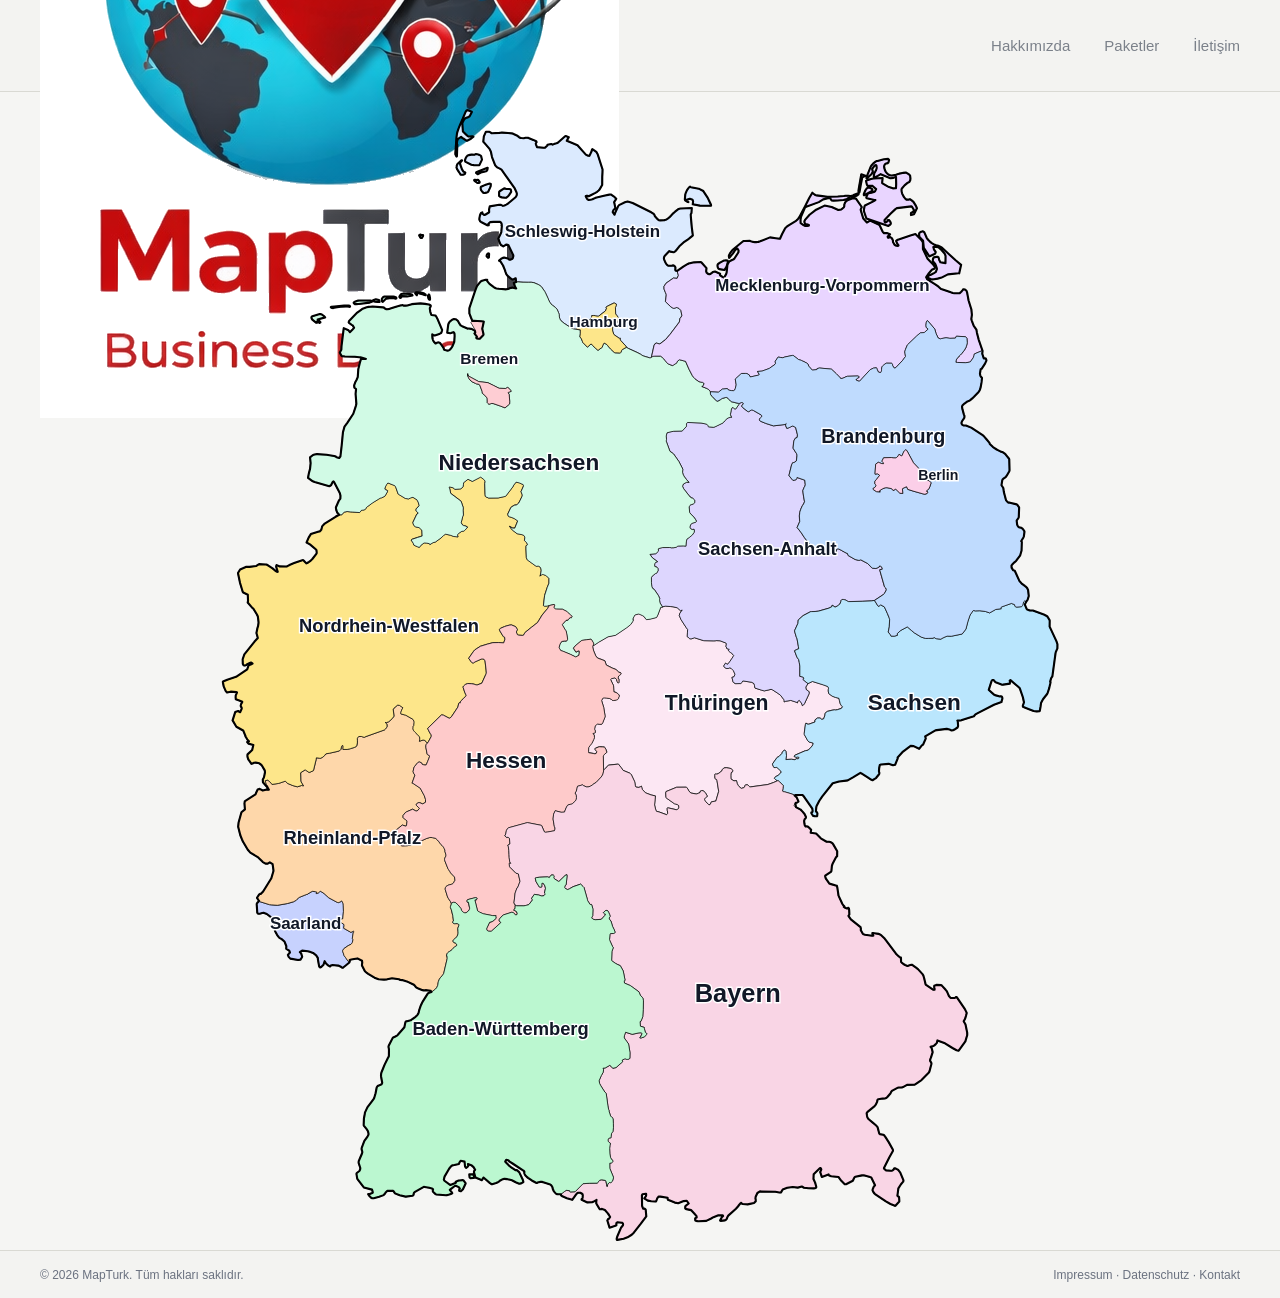
==== index.html @ 2ae25740 "index.html" ====
<!DOCTYPE html>
<html lang="tr">
<head>
<meta charset="UTF-8" />
<meta name="viewport" content="width=device-width, initial-scale=1.0" />
<title>MapTurk – Almanya Eyalet Haritası</title>
<style>
  :root {
    --bg: #f5f5f3;
    --line: #d9d9d3;
    --text: #374151;
    --muted: #6b7280;
  }
  * { box-sizing: border-box; }
  body { margin:0; font-family: Arial, Helvetica, sans-serif; background: var(--bg); color: var(--text); }
  .page { min-height: 100vh; display:flex; flex-direction:column; }
  .topbar { height: 92px; background:#f3f3f1; border-bottom:1px solid var(--line); display:flex; align-items:center; justify-content:center; padding:0 28px; }
  .topbar-inner { width:min(1200px, 100%); display:flex; align-items:center; justify-content:space-between; gap:24px; }
  .brand { display:flex; align-items:center; gap:14px; }
  .logo-box { width:48px; height:48px; border:2px dashed #94a3b8; border-radius:50%; display:grid; place-items:center; color:#94a3b8; font-size:11px; background:#fff; }
  .brand-text { line-height:1.05; }
  .brand-title { font-size:22px; font-weight:700; letter-spacing:0.02em; }
  .brand-sub { font-size:11px; color:var(--muted); margin-top:4px; }
  .nav { display:flex; align-items:center; gap:34px; flex-wrap:wrap; justify-content:flex-end; }
  .nav a { text-decoration:none; color:#7b818a; font-size:15px; }
  .nav a:hover { color:#111827; }
  .content { flex:1; display:flex; align-items:center; justify-content:center; padding:18px 28px 10px; }
  .map-wrap { width:min(1200px, 100%); height:100%; display:flex; align-items:flex-start; justify-content:center; }
  .map-card { width:100%; max-width:1040px; aspect-ratio: 0.92; display:flex; align-items:center; justify-content:center; }
  svg { width:100%; height:100%; overflow:visible; }
  .state { cursor:pointer; transform-box: fill-box; transform-origin: center; transition: transform .18s ease, filter .18s ease, stroke-width .18s ease, opacity .18s ease; }
  .state:hover { transform: translateY(-3px) scale(1.015); filter: drop-shadow(0 7px 10px rgba(15,23,42,.18)); stroke-width: 0.9 !important; }
  #Schleswig-Holstein { fill:#dbeafe !important; }
  #Hamburg { fill:#fde68a !important; }
  #Bremen { fill:#fecdd3 !important; }
  #Niedersachsen { fill:#d1fae5 !important; }
  #Mecklenburg-Vorpommern { fill:#e9d5ff !important; }
  #Brandenburg { fill:#bfdbfe !important; }
  #Berlin { fill:#fbcfe8 !important; }
  #Nordrhein-Westfalen { fill:#fde68a !important; }
  #Hessen { fill:#fecaca !important; }
  #Rheinland-Pfalz { fill:#fed7aa !important; }
  #Saarland { fill:#c7d2fe !important; }
  #Sachsen-Anhalt { fill:#ddd6fe !important; }
  #Thüringen { fill:#fce7f3 !important; }
  #Sachsen { fill:#bae6fd !important; }
  #Baden__x26__Württemberg { fill:#bbf7d0 !important; }
  #Bayern { fill:#f9d5e5 !important; }
  .footer { height:48px; border-top:1px solid var(--line); background:#f3f3f1; display:flex; align-items:center; justify-content:center; padding:0 24px; }
  .footer-inner { width:min(1200px, 100%); display:flex; align-items:center; justify-content:space-between; gap:16px; font-size:12px; color:#6b7280; }
  @media (max-width: 900px) {
    .topbar { height:auto; padding:16px 18px; }
    .topbar-inner { flex-direction:column; align-items:flex-start; }
    .nav { gap:16px; }
    .content { padding:10px 14px 8px; }
    .footer { height:auto; padding:10px 14px; }
    .footer-inner { flex-direction:column; align-items:flex-start; }
    .brand {
  display: flex;
  align-items: center;
}

.brand-logo {
  height: 20px;
  width: 20px;
  display: block;
}
  }
</style>
</head>
  <script>
  document.addEventListener("DOMContentLoaded", function () {
    const statePages = {
      "Baden__x26__Württemberg": "baden-wurttemberg.html",
      "Bayern": "bayern.html",
      "Berlin": "berlin.html",
      "Brandenburg": "brandenburg.html",
      "Bremen": "bremen.html",
      "Hamburg": "hamburg.html",
      "Hessen": "hessen.html",
      "Mecklenburg-Vorpommern": "mecklenburg.html",
      "Niedersachsen": "niedersachsen.html",
      "Nordrhein-Westfalen": "nordrhein-westfalen.html",
      "Rheinland-Pfalz": "rheinland-pfalz.html",
      "Saarland": "saarland.html",
      "Sachsen": "sachsen.html",
      "Sachsen-Anhalt": "sachsen-anhalt.html",
      "Schleswig-Holstein": "schleswig-holstein.html",
      "Thüringen": "thueringen.html"
    };

    Object.keys(statePages).forEach(function (stateId) {
      const el = document.getElementById(stateId);
      if (el) {
        el.addEventListener("click", function () {
          window.location.href = statePages[stateId];
        });
      }
    });
  });
</script>
  <script>
document.addEventListener("DOMContentLoaded", function () {
  const statePages = {
    "Baden__x26__Württemberg": "baden-wurttemberg.html",
    "Bayern": "bayern.html",
    "Berlin": "berlin.html",
    "Brandenburg": "brandenburg.html",
    "Bremen": "bremen.html",
    "Hamburg": "hamburg.html",
    "Hessen": "hessen.html",
    "Mecklenburg-Vorpommern": "mecklenburg.html",
    "Niedersachsen": "niedersachsen.html",
    "Nordrhein-Westfalen": "nordrhein-westfalen.html",
    "Rheinland-Pfalz": "rheinland-pfalz.html",
    "Saarland": "saarland.html",
    "Sachsen": "sachsen.html",
    "Sachsen-Anhalt": "sachsen-anhalt.html",
    "Schleswig-Holstein": "schleswig-holstein.html",
    "Thüringen": "thueringen.html"
  };

  Object.keys(statePages).forEach(function (stateId) {
    const el = document.getElementById(stateId);
    if (el) {
      el.addEventListener("click", function () {
        window.location.href = statePages[stateId];
      });
    }
  });
});
</script>
<body>
<div class="page">
  <header class="topbar">
    <div class="topbar-inner">
     <div class="brand">
  <a href="index.html" class="brand-logo-link">
    <img src="mapturk-logo.png" alt="MapTurk Logo" class="brand-logo">
  </a>
</div>
      <nav class="nav">
        <a href="#">Hakkımızda</a>
        <a href="#">Paketler</a>
        <a href="#">İletişim</a>
      </nav>
    </div>
  </header>
  <main class="content">
    <div class="map-wrap">
      <div class="map-card">
        <svg xmlns="http://www.w3.org/2000/svg" xmlns:cc="http://web.resource.org/cc/" xmlns:dc="http://purl.org/dc/elements/1.1/" xmlns:inkscape="http://www.inkscape.org/namespaces/inkscape" xmlns:rdf="http://www.w3.org/1999/02/22-rdf-syntax-ns#" xmlns:sodipodi="http://sodipodi.sourceforge.net/DTD/sodipodi-0.dtd" version="1.1" id="Bundesrepublik_Deutschland" width="100%" height="100%" viewBox="0 0 591.504 800.504" overflow="visible" enable-background="new 0 0 591.504 800.504" xml:space="preserve" sodipodi:version="0.32" inkscape:version="0.44.1" sodipodi:docname="Karte_Deutschland.svg" sodipodi:docbase="C:\temp"><metadata id="metadata24"><rdf:RDF><cc:Work rdf:about=""><dc:format>image/svg+xml</dc:format><dc:type rdf:resource="http://purl.org/dc/dcmitype/StillImage" /></cc:Work></rdf:RDF></metadata>
<sodipodi:namedview inkscape:window-height="1146" inkscape:window-width="1600" inkscape:pageshadow="2" inkscape:pageopacity="0.0" guidetolerance="10.0" gridtolerance="10.0" objecttolerance="10.0" borderopacity="1.0" bordercolor="#666666" pagecolor="#ffffff" id="base" inkscape:zoom="0.93940815" inkscape:cx="-47.643609" inkscape:cy="481.74912" inkscape:window-x="-4" inkscape:window-y="-4" inkscape:current-layer="Bundesrepublik_Deutschland" />

<style type="text/css"><![CDATA[
#Bundesrepublik_Deutschland path[id] {
  cursor: pointer;
  transition: transform 0.18s ease, filter 0.18s ease, stroke-width 0.18s ease;
  transform-box: fill-box;
  transform-origin: center;
}
#Bundesrepublik_Deutschland path[id]:hover {
  transform: translateY(-3px) scale(1.015);
  filter: drop-shadow(0 6px 10px rgba(0,0,0,0.22));
  stroke: #1f2937 !important;
  stroke-width: 2.2 !important;
}
]]></style>
<g id="g1923"><path id="Thüringen" class="state" d="M 312.004,351.725 L 313.849,351.324 L 317.239,351.598 L 319.151,351.767 L 322.07,352.455 L 322.5,352.763 L 324.461,354.581 L 325.726,354.041 L 324.06,356.282 L 323.582,357.889 L 324.794,360.775 L 326.884,364.032 L 328.564,366.623 L 329.522,367.85 L 329.376,370.24 L 329.243,372.946 L 330.019,373.413 L 330.879,374.374 L 331.721,374.479 L 332.471,374.406 L 333.629,373.994 L 334.258,373.678 L 340.703,375.718 L 341.162,375.772 L 347.604,375.909 L 349.006,375.879 L 349.709,375.731 L 352.479,375.847 L 356.667,377.453 L 356.899,377.749 L 356.941,378.088 L 356.667,379.959 L 357.217,380.975 L 357.238,381.376 L 359.036,381.98 L 358.513,382.487 L 358.449,382.635 L 358.43,382.781 L 358.92,383.415 L 359.597,384.061 L 359.906,384.165 L 360.302,384.377 L 361.608,385.55 L 362.074,386.059 L 362.115,386.332 L 362.052,386.48 L 361.652,387.168 L 360.949,388.277 L 359.483,390.423 L 358.665,391.574 L 358.145,392.168 L 357.872,392.367 L 357.399,392.548 L 357.347,392.536 L 356.597,391.682 L 356.411,391.693 L 356.188,391.851 L 355.849,392.379 L 355.273,393.384 L 355.169,394.187 L 356.723,395.424 L 358.314,395.466 L 359.251,395.022 L 359.494,395.043 L 360.355,395.401 L 361.926,397.008 L 363.008,399.46 L 363.008,399.735 L 362.475,400.982 L 362.201,401.49 L 360.885,401.732 L 361.715,405.158 L 362.201,405.529 L 363.104,405.952 L 363.158,406.216 L 367.032,406.133 L 367.874,405.424 L 368.129,405.193 L 368.471,404.44 L 368.673,404.261 L 374.969,405.255 L 376.53,406.216 L 376.843,407.434 L 377.031,408.765 L 377.171,409.327 L 381.947,410.848 L 383.753,411.334 L 386.561,410.753 L 388.59,410.214 L 389.425,410.486 L 392.877,412.685 L 395.045,414.241 L 395.299,414.472 L 397.647,417.485 L 397.827,418.015 L 397.848,418.257 L 397.891,419.147 L 398.847,418.722 L 399.19,418.639 L 402.417,418.118 L 402.66,418.097 L 406.275,419.292 L 407.365,419.79 L 407.291,419.069 L 407.539,418.797 L 407.814,418.488 L 408.49,417.938 L 408.596,418.042 L 410.002,419.841 L 410.445,420.677 L 410.71,421.753 L 410.752,421.784 L 411.328,421.383 L 411.57,421.259 L 412.284,420.326 L 415.467,413.455 L 415.53,413.147 L 415.572,412.122 L 415.097,411.498 L 414.715,411.266 L 413.408,410.303 L 413.16,408.622 L 414.767,406.116 L 417.758,404.657 L 417.854,404.636 L 425.546,407.046 L 428.442,408.103 L 428.818,408.347 L 429.008,408.621 L 429.249,409.511 L 429.122,410.164 L 429.051,411.412 L 429.358,413.179 L 431.833,415.039 L 434.213,415.937 L 436.634,416.549 L 436.973,418.197 L 437.559,420.469 L 437.705,420.724 L 438.366,421.822 L 438.631,422.076 L 439.172,422.447 L 438.357,423.684 L 435.561,424.595 L 434.139,424.847 L 433.577,424.711 L 431.683,425.006 L 428.474,425.819 L 428.209,425.967 L 426.755,427.202 L 426.724,428.449 L 425.8,431.072 L 425.599,431.156 L 424.332,431.526 L 424.292,431.463 L 423.736,430.734 L 423.143,430.513 L 421.568,430.513 L 421.272,430.609 L 419.639,431.879 L 419.628,431.95 L 419.649,433.326 L 415.293,434.9 L 413.968,434.753 L 413.396,434.014 L 412.925,434.977 L 412.17,440.42 L 412.085,441.468 L 412.116,441.974 L 412.137,442.26 L 414.627,446.689 L 415.42,447.473 L 418.375,448.266 L 418.152,449.558 L 417.067,450.996 L 416.973,451.1 L 414.932,453.236 L 412.997,453.679 L 412.849,453.658 L 409.206,455.223 L 405.975,456.64 L 405.457,456.861 L 405.246,457.01 L 404.955,457.854 L 406.922,458.435 L 407.272,458.119 L 407.955,458.14 L 408.05,458.181 L 408.282,458.584 L 408.135,459.124 L 408.03,459.208 L 407.819,459.312 L 406.977,459.406 L 406.626,459.269 L 405.47,460.031 L 402.996,459.726 L 399.03,459.925 L 399.489,457.112 L 399.051,454.038 L 398.3,453.246 L 397.924,453.349 L 397.787,453.436 L 396.439,454.671 L 396.384,455.484 L 394.143,457.801 L 393.931,457.884 L 393.206,458.222 L 392.826,458.447 L 389.695,462.843 L 389.573,463.183 L 389.563,463.278 L 390.308,465.074 L 390.615,465.582 L 391.529,465.603 L 392.655,465.465 L 393.485,466.228 L 395.469,468.087 L 395.706,468.582 L 395.748,468.85 L 395.415,469.377 L 393.568,471.109 L 391.939,471.976 L 391.328,472.473 L 390.884,473.171 L 391.022,473.37 L 391.508,473.856 L 393.078,474.957 L 390.413,476.151 L 386.307,477.609 L 373.825,479.324 L 373.612,479.324 L 373.317,479.155 L 372.753,478.626 L 372.33,478.14 L 372.045,477.929 L 371.656,477.741 L 370.34,478.024 L 370.182,478.119 L 370.025,478.374 L 369.865,479.145 L 369.845,479.357 L 369.406,479.77 L 367.519,480.362 L 366.931,480.067 L 365.256,478.194 L 364.595,477.009 L 364.046,474.821 L 362.29,475.034 L 360.308,473.859 L 360.203,473.68 L 360.117,473.12 L 360.083,471.014 L 360.225,469.439 L 360.669,468.785 L 361.112,468.796 L 361.186,468.691 L 361.456,468.015 L 361.456,467.868 L 360.891,467.043 L 360.564,466.566 L 360.299,466.345 L 356.823,465.677 L 355.249,465.887 L 355.079,465.951 L 353.995,467.103 L 353.773,467.854 L 351.574,469.63 L 350.057,470.328 L 349.961,470.17 L 349.506,470.032 L 349.077,470.17 L 348.855,470.422 L 348.709,471.046 L 348.709,471.247 L 348.823,473.382 L 349.515,473.859 L 349.959,474.018 L 350.256,474.853 L 351.455,482.414 L 351.455,482.477 L 349.449,489.35 L 346.338,489.866 L 345.4,491.75 L 345.304,491.888 L 344.485,491.917 L 342.275,489.781 L 341.579,488.766 L 341.548,488.661 L 341.45,488.176 L 341.557,487.595 L 341.979,487.118 L 342.307,486.833 L 342.862,486.421 L 343.285,486.282 L 343.328,485.67 L 341.971,483.302 L 340.348,481.938 L 339.453,481.928 L 338.709,482.095 L 338.582,482.202 L 338.199,483.354 L 337.032,483.85 L 335.673,484.315 L 335.272,484.262 L 331.687,483.627 L 330.339,482.157 L 329.202,480.128 L 328.653,479.566 L 328.464,479.524 L 328.304,479.524 L 321.664,479.566 L 314.156,482.632 L 313.944,483.571 L 314.125,486.628 L 314.211,486.999 L 314.578,487.307 L 320.082,491.195 L 320.253,491.251 L 320.876,491.398 L 322.158,491.819 L 322.746,492.129 L 323.159,492.655 L 323.213,494.03 L 322.989,494.645 L 322.852,494.812 L 322.168,495.277 L 321.472,495.459 L 321.187,495.417 L 318.359,494.77 L 315.936,494.211 L 315.355,494.095 L 315.064,494.319 L 314.991,494.53 L 315.033,496.23 L 315.177,496.295 L 315.315,498.05 L 314.866,498.81 L 314.678,498.896 L 314.402,498.94 L 309.174,497.023 L 307.339,496.571 L 307.148,496.127 L 306.731,494.964 L 306.064,492.087 L 306.404,488.516 L 306.668,485.703 L 303.624,485.006 L 299.627,483.506 L 297.343,481.01 L 297.035,479.825 L 296.781,478.81 L 295.898,479.253 L 294.973,479.676 L 293.117,479.476 L 292.948,479.455 L 292.415,478.703 L 292.394,478.121 L 292.003,475.712 L 289.571,470.553 L 289.067,470.024 L 288.519,469.58 L 283.844,467.627 L 282.389,465.658 L 280.549,463.25 L 280.01,463.194 L 273.37,463.903 L 271.557,465.912 L 270.569,466.895 L 270.199,467.074 L 269.92,467.161 L 269.718,457.455 L 269.888,457.086 L 270.284,456.449 L 270.497,456.218 L 272.3,454.707 L 271.56,452.645 L 270.783,451.291 L 270.487,451.049 L 269.215,450.922 L 267.057,450.795 L 266.576,450.922 L 264.145,451.872 L 263.902,452.188 L 263.944,452.802 L 265.176,454.334 L 264.636,455.571 L 263.711,455.76 L 262.626,455.578 L 259.354,454.998 L 259.291,454.066 L 259.363,451.415 L 259.666,450.972 L 260.344,449.999 L 261.733,448.283 L 262.987,445.609 L 263.459,444.372 L 263.459,444.045 L 263.29,442.573 L 262.363,441.444 L 263.713,441.019 L 263.977,440.924 L 264.104,440.778 L 264.093,440.313 L 263.999,439.339 L 263.616,438.628 L 263.606,438.068 L 263.964,436.271 L 264.102,435.922 L 265.198,435.032 L 265.657,434.706 L 267.279,434.917 L 268.66,434.876 L 269.375,433.722 L 270.998,429.62 L 270.977,428.826 L 270.009,422.918 L 268.544,418.105 L 269.152,416.837 L 269.299,416.54 L 269.446,416.444 L 269.711,416.306 L 270.573,416.201 L 272.006,416.348 L 274.301,416.665 L 275.585,417.364 L 275.881,417.721 L 276.171,417.944 L 276.636,418.081 L 277.049,418.027 L 278.763,417.795 L 279.004,417.616 L 279.185,417.659 L 279.7,417.459 L 279.973,417.3 L 280.523,416.646 L 280.376,416.465 L 280.964,415.302 L 281.134,414.805 L 280.609,413.864 L 280.102,413.337 L 279.901,413.125 L 279.006,412.521 L 277.21,411.868 L 276.998,407.555 L 276.386,406.327 L 275.037,403.464 L 274.931,403.197 L 275.387,402.628 L 277.997,401.992 L 279.05,403.07 L 279.409,404.392 L 279.688,404.835 L 279.677,404.879 L 280.048,405.574 L 280.617,405.574 L 280.803,405.353 L 280.845,404.569 L 280.803,402.783 L 280.597,402.814 L 280.239,402.287 L 280.207,402.022 L 280.63,400.689 L 280.964,400.383 L 281.333,400.202 L 281.947,399.759 L 282.268,398.965 L 281.989,398.353 L 280.746,398.057 L 279.43,396.767 L 278.848,396.291 L 278.031,395.794 L 276.377,395.231 L 271.818,392.918 L 270.903,390.021 L 269.015,389.217 L 265.601,388 L 264.389,386.467 L 262.951,383.02 L 262.37,380.854 L 262.223,379.849 L 262.422,378.94 L 262.623,379.078 L 262.835,379.015 L 263.327,378.824 L 266.402,376.753 L 273.064,372.884 L 278.382,371.806 L 286.402,366.369 L 288.995,364.299 L 289.138,364.182 L 290.645,361.931 L 290.792,361.603 L 291.024,360.789 L 290.981,360.693 L 290.547,360.493 L 291.456,358.557 L 292.147,357.395 L 294.516,356.772 L 294.707,356.751 L 295.547,357.024 L 297.086,357.679 L 297.503,357.868 L 298.242,358.334 L 298.629,358.589 L 299.839,360.386 L 300.421,360.692 L 302.854,360.386 L 307.421,359.223 L 308.347,357.457 L 310.429,351.927 L 310.704,351.97 L 311.859,351.811 L 312.004,351.725 z " style="fill:#e7e7e7;stroke:#000000;stroke-width:0.5;stroke-linejoin:round" /><path id="Schleswig-Holstein" class="state" d="M 321.984,114.018 L 322.887,117.02 L 321.942,119.156 L 319.319,118.967 L 314.097,122.635 L 312.678,124.909 L 312.699,126.717 L 313.687,129.191 L 313.889,129.572 L 314.22,130.471 L 314.284,130.978 L 314.103,132.479 L 313.685,135.598 L 317.493,139.298 L 319.019,140.229 L 319.243,140.325 L 320.495,140.262 L 320.897,140.146 L 320.928,139.966 L 321.144,139.839 L 321.315,139.797 L 322.441,140.028 L 323.339,140.463 L 324.659,141.911 L 325.37,145.695 L 323.968,147.641 L 323.567,150.072 L 317.01,158.763 L 314.864,161.29 L 313.864,162.389 L 313.557,162.706 L 309.723,165.613 L 308.344,165.317 L 307.696,165.043 L 307.186,165.012 L 306.187,165.593 L 305.58,166.872 L 303.8,174.971 L 303.853,175.013 L 303.768,175.066 L 303.333,175.321 L 303.011,175.469 L 302.527,175.425 L 298.39,174.21 L 297.81,173.978 L 296.894,173.439 L 296.075,172.857 L 293.655,171.61 L 287.759,168.914 L 286.156,168.037 L 285.617,167.001 L 281.886,162.993 L 281.642,162.2 L 281.78,161.577 L 281.303,161.64 L 280.923,161.555 L 277.429,159.114 L 277.216,158.913 L 276.366,156.491 L 276.302,154.408 L 276.599,153.224 L 277.249,152.589 L 279.306,150.929 L 280.558,148.265 L 280.6,148.161 L 280.829,147.495 L 279.232,145.328 L 278.481,144.438 L 278.338,139.765 L 278.945,138.349 L 279.072,137.492 L 277.788,136.763 L 277.587,136.68 L 277.302,136.637 L 273.019,138.709 L 271.587,139.649 L 272.084,140.272 L 271.28,142.217 L 266.399,145.99 L 265.649,145.99 L 265.145,145.937 L 264.184,145.726 L 263.935,145.525 L 262.694,145.495 L 261.567,145.558 L 261.494,146.319 L 261.505,146.646 L 261.178,147.209 L 260.807,147.769 L 257.281,152.189 L 256.526,152.558 L 255.997,152.326 L 254.945,151.354 L 253.244,149.282 L 253.117,148.615 L 253.211,148.097 L 252.82,148.118 L 252.588,148.434 L 251.863,150.528 L 251.608,151.427 L 251.185,152.98 L 250.737,155.254 L 249.059,155.073 L 247.411,154.522 L 242.052,151.023 L 239.787,149.206 L 239.352,148.594 L 238.947,147.715 L 238.596,146.467 L 238.512,144.86 L 238.408,144.395 L 237.99,143.372 L 237.208,141.489 L 236.864,140.896 L 235.882,139.796 L 233.544,138.062 L 232.683,137.27 L 232.096,136.446 L 231.356,135.167 L 230.589,133.316 L 228.766,129.393 L 228.243,128.43 L 225.886,125.027 L 224.083,123.726 L 220.535,122.193 L 218.641,121.939 L 216.57,121.971 L 212.936,121.918 L 209.745,121.706 L 208.734,121.736 L 207.893,121.884 L 207.628,119.273 L 207.459,119.315 L 205.979,120.056 L 205.663,120.172 L 205.198,120.161 L 204.833,120.012 L 203.786,119.157 L 201.883,117.602 L 200.948,116.28 L 200.302,114.568 L 199.979,113.468 L 198.642,110.265 L 196.559,106.955 L 196.189,107.008 L 195.873,106.955 L 195.82,106.742 L 197.326,105.496 L 198.505,104.841 L 199.464,104.64 L 201.959,105.232 L 202.435,105.559 L 202.874,106.045 L 203.526,106.142 L 204.369,105.919 L 204.877,105.708 L 205.125,105.517 L 205.379,105.232 L 205.601,104.851 L 205.749,104.281 L 205.919,103.614 L 205.93,103.361 L 205.897,103.054 L 205.793,102.695 L 202.567,96.034 L 202.329,95.738 L 201.641,95.527 L 201.382,95.474 L 200.43,95.663 L 200.034,95.917 L 198.781,96.74 L 198.261,96.414 L 197.177,95.717 L 197.03,95.537 L 196.497,94.52 L 195.472,91.729 L 195.371,91.253 L 195.392,91.083 L 195.63,90.479 L 196.692,88.238 L 197.338,86.875 L 197.434,86.452 L 197.742,82.963 L 197.794,82.244 L 197.794,82.044 L 197.563,81.99 L 197.744,81.843 L 197.744,81.547 L 197.681,80.965 L 197.554,80.542 L 197.28,80.023 L 196.91,79.547 L 196.74,79.42 L 196.439,79.335 L 192.638,79.325 L 191.881,79.378 L 189.449,79.558 L 188.434,80.552 L 187.804,81.302 L 187.857,81.365 L 188.343,81.481 L 188.486,81.493 L 188.571,81.429 L 188.602,81.451 L 188.55,81.566 L 188.434,81.693 L 188.28,81.756 L 187.921,81.799 L 187.521,81.746 L 183.081,79.409 L 182.519,79.028 L 181.975,77.992 L 181.869,77.464 L 181.924,76.725 L 182.176,75.287 L 182.399,74.481 L 182.744,73.604 L 182.944,73.224 L 183.049,73.107 L 183.964,72.631 L 184.027,73.54 L 185.257,74.417 L 185.819,74.364 L 185.988,74.301 L 188.595,72.715 L 188.722,72.611 L 188.805,72.399 L 188.805,71.491 L 188.784,71.31 L 188.721,70.76 L 189.259,68.349 L 195.889,67.198 L 197.184,67.336 L 198.564,67.991 L 199.659,67.694 L 200.914,67.125 L 202.007,66.554 L 207.48,61.933 L 207.617,61.787 L 208.263,60.719 L 208.433,59.619 L 208.412,59.269 L 208.201,58.488 L 206.936,55.675 L 200.523,46.562 L 197.547,42.333 L 196.367,41.624 L 194.554,40.769 L 193.375,39.606 L 193.03,39.172 L 190.825,33.442 L 190.05,29.659 L 189.178,27.84 L 189.062,27.682 L 186.809,25.017 L 184.695,22.661 L 184.664,22.46 L 185.051,18.844 L 186.535,15.482 L 188.364,15.515 L 189.052,15.599 L 189.464,15.788 L 190.664,16.612 L 196.103,16.328 L 196.806,16.212 L 197.567,16.127 L 198.1,16.159 L 202.176,16.432 L 204.884,16.664 L 205.448,16.833 L 205.703,16.938 L 208.806,18.376 L 209.689,19.011 L 209.653,19.222 L 210.092,19.487 L 210.79,19.889 L 211.673,19.984 L 213.32,20.1 L 214.628,19.75 L 215.984,19.761 L 216.386,19.836 L 217.11,20.078 L 220.06,21.306 L 222.144,22.268 L 222.417,22.902 L 222.048,23.38 L 221.837,23.771 L 221.868,24.194 L 222.014,24.638 L 222.692,26.414 L 227.396,26.879 L 228.407,26.783 L 229.868,25.493 L 230.047,25.312 L 230.121,24.678 L 232.73,24.17 L 233.827,24.646 L 235.185,24.097 L 236.522,23.726 L 237.446,23.292 L 242.587,18.715 L 243.058,18.619 L 245.214,19.39 L 244.807,20.045 L 243.777,21.938 L 248.059,23.694 L 251.374,25.048 L 257.277,31.731 L 258.289,32.27 L 259.186,32.523 L 259.701,32.577 L 259.796,32.577 L 259.9,32.461 L 261.513,28.982 L 261.427,28.771 L 261.607,28.274 L 261.784,27.967 L 261.888,27.883 L 262.945,28.538 L 264.679,29.712 L 265.751,31.678 L 269.13,42.273 L 269.067,44.439 L 268.898,47.474 L 268.874,52.856 L 268.83,53.299 L 267.154,56.176 L 266.965,56.439 L 266.335,57.169 L 265.294,58.046 L 263.692,58.977 L 261.111,60.299 L 259.355,61.165 L 258.943,61.261 L 258.703,61.092 L 258.519,60.849 L 257.902,60.828 L 257.576,60.901 L 257.309,61.048 L 257.193,61.186 L 257.902,62.592 L 258.176,63.057 L 258.541,63.459 L 259.026,63.755 L 259.301,63.828 L 261.299,63.521 L 261.981,63.374 L 262.289,63.193 L 264.183,62.358 L 264.183,62.286 L 264.944,62.031 L 270.052,60.814 L 273.878,60.064 L 274.236,60.001 L 274.756,59.989 L 275.227,60.075 L 276.712,61.047 L 277.383,61.586 L 278.806,62.993 L 278.346,63.785 L 277.299,65.36 L 277.479,65.963 L 278.23,69.728 L 276.988,70.775 L 276.427,71.907 L 276.3,72.519 L 277.648,74.296 L 277.986,73.067 L 280.302,68.004 L 280.761,67.497 L 285.324,65.245 L 286.353,65.044 L 286.91,65.023 L 287.534,65.129 L 288.722,65.456 L 290.425,65.941 L 302.861,72.148 L 303.587,72.559 L 305.071,73.511 L 305.441,73.838 L 305.921,74.567 L 306.153,75.086 L 306.09,75.14 L 306.206,75.426 L 308.247,77.624 L 308.67,77.973 L 308.913,78.111 L 309.478,78.27 L 310.1,78.259 L 312.771,78.132 L 313.164,78.079 L 313.703,77.91 L 314.448,77.602 L 314.977,77.286 L 316.836,75.784 L 317.561,75.045 L 318.708,73.681 L 320.469,72.126 L 322.986,70.19 L 324.174,69.883 L 332.333,69.513 L 332.079,73.087 L 331.619,73.89 L 331.555,74.207 L 331.702,76.521 L 332.31,83.237 L 333.054,88.903 L 333.023,89.007 L 332.939,89.081 L 330.333,91.206 L 329.679,91.671 L 326.45,93.935 L 323.476,96.672 L 320.858,99.961 L 320.417,100.331 L 319.919,100.638 L 319.418,100.827 L 317.186,100.426 L 316.871,100.341 L 316.395,100.003 L 313.238,103.364 L 312.973,103.639 L 312.804,103.989 L 312.629,104.592 L 312.566,105.068 L 312.578,105.353 L 312.682,105.862 L 313.375,107.533 L 313.962,108.632 L 314.343,109.235 L 314.766,109.774 L 314.998,109.998 L 315.521,110.326 L 315.974,110.399 L 317.869,110.399 L 318.1,110.368 L 318.982,110.145 L 319.3,110.187 L 319.817,110.43 L 320.225,110.768 L 320.541,111.18 L 320.742,111.7 L 320.753,111.89 L 320.615,112.936 L 320.742,113.729 L 321.264,113.953 L 321.57,113.994 L 321.984,114.018 z M 168.301,10.266 L 167.186,13.131 L 166.273,15.722 L 165.976,17.138 L 165.727,19.168 L 165.516,21.548 L 164.881,30.703 L 164.87,31.412 L 165.42,32.681 L 165.736,33.093 L 165.865,33.05 L 165.974,32.87 L 165.995,32.458 L 166.237,24.645 L 166.1,24.414 L 165.961,23.948 L 165.961,23.779 L 166.12,22.277 L 166.554,20.892 L 166.808,20.564 L 168.934,19.18 L 169.54,19.708 L 169.657,19.866 L 171.099,20.679 L 172.499,21.695 L 172.965,21.853 L 173.181,21.853 L 175.921,20.457 L 177.67,18.998 L 177.586,18.924 L 177.235,18.839 L 176.707,18.786 L 174.551,18.871 L 174.017,18.786 L 173.743,18.69 L 171.898,17.043 L 171.858,17 L 170.22,15.318 L 169.808,9.368 L 170.945,7.104 L 171.453,6.458 L 172.41,5.696 L 172.505,5.642 L 173.716,5.357 L 174.989,4.563 L 176.553,1.499 L 176.532,1.415 L 176.423,1.318 L 174.303,0.44 L 173.727,0.271 L 173.389,0.25 L 173.209,0.313 L 172.694,0.641 L 172.557,0.778 L 172.134,1.466 L 170.231,5.948 L 169.861,6.887 L 168.301,10.266 z M 176.734,31.719 L 176.221,31.708 L 174.28,32.078 L 173.716,32.288 L 173.293,32.617 L 172.748,33.177 L 172.347,33.896 L 171.819,35.167 L 171.74,35.992 L 171.831,36.415 L 171.999,36.721 L 172.2,36.89 L 176.203,38.857 L 177.032,39.089 L 178.001,39.152 L 181.263,39.279 L 181.685,39.258 L 181.898,39.163 L 183.75,35.294 L 183.151,32.903 L 183.004,32.629 L 182.09,31.994 L 180.984,31.602 L 180.53,31.498 L 180.234,31.424 L 179.52,31.37 L 178.69,31.666 L 178.374,31.794 L 176.734,31.719 z M 165.696,40.79 L 165.707,41.012 L 166.008,41.783 L 167.23,43.75 L 167.876,44.744 L 168.609,45.875 L 168.779,45.959 L 169.13,46.013 L 170.266,46.003 L 170.34,45.981 L 171.528,45.4 L 171.644,45.273 L 171.946,44.522 L 171.904,44.418 L 171.819,44.375 L 170.625,43.771 L 169.589,42.175 L 168.324,38.644 L 168.182,37.904 L 168.356,37.407 L 168.631,36.899 L 169.651,35.895 L 169.566,35.79 L 169.403,35.736 L 169,35.917 L 166.547,38.146 L 166.231,38.558 L 165.856,39.489 L 165.813,40.325 L 165.696,40.79 z M 182.946,44.406 L 186.597,43.497 L 187.075,43.212 L 187.42,42.768 L 187.608,42.164 L 187.79,41.148 L 187.62,41.064 L 181.334,43.527 L 179.686,44.205 L 179.54,44.618 L 179.592,44.765 L 180.644,45.621 L 182.946,44.406 z M 178.674,49.554 L 178.41,49.586 L 178.209,49.756 L 178.262,49.935 L 178.516,50.328 L 178.685,50.455 L 180.292,51.648 L 180.577,51.838 L 181.429,51.849 L 181.948,51.702 L 182.064,51.49 L 182.053,51.047 L 181.302,49.895 L 181.192,49.726 L 181.086,49.652 L 180.759,49.556 L 180.098,49.746 L 178.674,49.554 z M 184.199,58.299 L 184.749,58.795 L 185.061,58.891 L 185.728,58.859 L 186.749,58.648 L 187.621,58.394 L 187.864,58.248 L 188.213,57.855 L 189.317,55.414 L 189.916,54.007 L 190,52.527 L 189.768,52.389 L 189.149,52.285 L 188.589,52.358 L 186.367,53.056 L 186.051,53.151 L 183.465,54.229 L 183.096,54.419 L 182.883,54.692 L 182.831,54.958 L 182.86,56.101 L 182.989,56.587 L 183.136,56.901 L 183.368,57.219 L 183.505,57.324 L 184.199,58.299 z M 199.42,55.612 L 196.274,57.653 L 195.861,58.162 L 195.861,58.434 L 195.85,61.015 L 196.528,61.543 L 197.115,61.839 L 197.891,62.019 L 200.065,62.23 L 200.978,62.221 L 202.253,61.162 L 202.808,60.474 L 202.892,60.359 L 204.388,58.064 L 204.419,57.906 L 204.177,56.604 L 203.861,56.248 L 202.924,56.035 L 200.682,55.949 L 199.42,55.612 z M 331.823,54.883 L 331.353,54.725 L 331.164,54.544 L 331.067,54.386 L 330.91,54.449 L 330.582,54.705 L 329.794,55.601 L 329.187,56.447 L 328.83,57.072 L 328.132,58.627 L 327.786,59.62 L 327.691,59.947 L 327.384,63.352 L 327.511,63.913 L 327.648,64.113 L 329.219,65.172 L 329.467,65.288 L 329.859,65.351 L 329.912,65.298 L 329.859,65.255 L 329.838,65.298 L 329.775,65.298 L 329.382,65.16 L 328.427,64.556 L 328.437,63.933 L 328.628,63.753 L 330.941,62.938 L 331.994,63.278 L 332.387,63.447 L 332.798,63.616 L 332.931,63.881 L 333.217,64.717 L 333.131,65.648 L 332.984,66.926 L 338.048,67.866 L 345.851,67.94 L 345.92,67.919 L 345.952,67.823 L 345.909,67.231 L 344.65,64.525 L 343.615,62.337 L 340.469,57.525 L 337.24,55.843 L 331.823,54.883 z M 188.042,104.776 L 187.862,104.661 L 187.513,104.302 L 187.009,103.688 L 187.02,103.288 L 187.136,102.802 L 187.344,102.379 L 187.513,102.147 L 187.734,101.936 L 187.936,101.809 L 188.188,101.704 L 188.437,101.683 L 188.745,101.938 L 188.766,102.001 L 188.619,104.55 L 188.329,104.75 L 188.042,104.776 z M 140.778,88.758 L 141.958,88.642 L 142.031,89.256 L 141.165,90.777 L 140.43,90.714 L 140.145,90.651 L 139.262,89.036 L 139.304,88.792 L 139.837,88.422 L 140.272,88.274 L 140.778,88.758 z " style="fill:#e7e7e7;stroke:#000000;stroke-width:0.5;stroke-linejoin:round" /><path id="Sachsen-Anhalt" class="state" d="M 365.987,207.776 L 367.383,207.206 L 367.638,207.164 L 368.125,207.206 L 368.335,207.259 L 368.563,207.386 L 368.775,207.566 L 368.848,207.809 L 368.827,208.01 L 368.721,208.18 L 367.86,209.331 L 367.806,209.638 L 367.86,210.019 L 367.998,210.304 L 368.241,210.559 L 371.811,213.403 L 372.027,213.541 L 372.555,213.637 L 372.863,213.552 L 373.606,213.033 L 374.596,212.451 L 374.765,212.42 L 375.304,212.505 L 375.7,212.644 L 376.081,212.822 L 376.304,212.939 L 381.478,215.942 L 381.722,216.249 L 381.817,216.514 L 381.848,216.789 L 381.827,217.031 L 381.732,217.306 L 381.593,217.496 L 381.059,217.949 L 380.541,218.5 L 380.351,218.901 L 380.298,219.101 L 380.361,219.587 L 380.615,220.084 L 380.839,220.306 L 381.188,220.486 L 384.78,221.945 L 389.996,223.628 L 390.281,223.681 L 398.504,222.708 L 399.25,222.02 L 399.116,222.189 L 398.863,222.835 L 398.831,223.513 L 399.673,225.5 L 401.317,224.95 L 402.232,224.473 L 403.781,223.775 L 405.261,224.441 L 405.885,224.854 L 405.98,225.127 L 407.213,230.023 L 407.011,231.832 L 405.546,232.561 L 404.873,233.851 L 404.524,234.993 L 404.1,239.434 L 404.132,239.538 L 405.375,241.567 L 406.563,243.355 L 406.838,244.243 L 406.859,244.824 L 406.448,248.505 L 404.818,249.698 L 404.395,249.677 L 403.982,249.561 L 403.079,251.188 L 401.304,258.304 L 401.261,259.054 L 401.304,259.097 L 403.133,261.264 L 403.994,262.29 L 405.172,262.1 L 406.288,261.773 L 406.605,261.306 L 406.646,261.159 L 406.827,260.22 L 412.374,262.144 L 412.743,265.411 L 412.435,266.343 L 411.859,267.367 L 410.994,269.523 L 411.182,271.173 L 411.584,274.027 L 412.234,277.454 L 411.045,279.853 L 410.797,279.969 L 410.691,280.138 L 409.523,282.708 L 408.954,284.494 L 408.826,284.971 L 408.555,287.445 L 408.784,291.473 L 406.954,295.618 L 409.88,299.371 L 411.967,302.586 L 414.616,306.032 L 416.28,307.914 L 420.87,310.769 L 428.08,313.57 L 432.041,314.173 L 432.808,314.046 L 434.63,312.756 L 434.783,311.402 L 435.227,310.81 L 436.153,310.798 L 438.145,311.72 L 438.837,312.162 L 440.439,313.061 L 442.251,314 L 442.6,314.021 L 443.08,315.458 L 448.007,318.293 L 450.429,318.905 L 450.947,318.926 L 452.01,318.544 L 456.884,321.135 L 459.912,324.266 L 460.209,324.454 L 460.368,324.475 L 462.725,324.686 L 464.776,323.852 L 465.114,323.639 L 465.051,322.974 L 465.954,323.016 L 466.366,323.281 L 467.092,324 L 467.23,324.613 L 467.251,325.236 L 465.513,325.512 L 465.524,325.734 L 465.533,325.987 L 468.854,337.691 L 469.334,338.126 L 469.608,338.378 L 470.073,339.319 L 470.115,339.796 L 470.115,339.935 L 468.716,342.451 L 468.196,343.013 L 461.747,347.294 L 459.596,347.59 L 453.038,347.907 L 452.985,347.907 L 443.461,348.096 L 442.534,347.747 L 442.43,347.684 L 441.726,347.165 L 440.72,346.807 L 440.377,346.702 L 439.848,346.606 L 438.838,346.606 L 438.479,346.828 L 438.21,347.145 L 438.082,347.376 L 437.977,347.968 L 437.289,349.82 L 437.066,350 L 436.256,350.635 L 435.427,351.248 L 433.856,352.009 L 431.828,350.624 L 431.5,351.745 L 429.513,352.728 L 421.985,354.883 L 419.691,355.107 L 417.153,355.16 L 416.492,355.244 L 411.227,358.015 L 407.763,361.102 L 407.563,363.492 L 405.122,368.799 L 405.512,370.237 L 406.522,373.621 L 406.662,373.684 L 406.703,373.768 L 406.926,374.456 L 407.894,379.923 L 408.075,381.509 L 406.748,382.017 L 405.145,382.883 L 406.821,387.376 L 408.087,389.205 L 408.486,391.107 L 408.528,391.373 L 408.904,393.793 L 408.883,401.025 L 410.918,401.459 L 411.231,401.618 L 411.77,402.199 L 411.716,402.59 L 411.05,403.153 L 413.35,405.172 L 414.735,406.146 L 413.129,408.652 L 413.383,410.333 L 414.683,411.296 L 415.065,411.528 L 415.542,412.152 L 415.5,413.176 L 415.437,413.483 L 412.254,420.355 L 411.54,421.275 L 411.296,421.414 L 410.719,421.815 L 410.677,421.783 L 410.413,420.705 L 409.969,419.871 L 408.563,418.071 L 408.459,417.967 L 407.78,418.518 L 407.508,418.824 L 407.259,419.099 L 407.332,419.819 L 406.247,419.321 L 402.627,418.126 L 402.383,418.147 L 399.164,418.667 L 398.814,418.751 L 397.857,419.173 L 397.814,418.285 L 397.793,418.043 L 397.612,417.513 L 395.265,414.5 L 395.011,414.269 L 392.842,412.714 L 389.391,410.516 L 388.556,410.241 L 386.526,410.779 L 383.719,411.361 L 381.915,410.876 L 377.136,409.355 L 376.999,408.793 L 376.808,407.46 L 376.496,406.245 L 374.935,405.282 L 368.638,404.288 L 368.438,404.469 L 368.093,405.22 L 367.839,405.451 L 366.999,406.16 L 363.124,406.245 L 363.069,405.98 L 362.168,405.555 L 361.682,405.187 L 360.851,401.76 L 362.168,401.518 L 362.441,401.009 L 362.975,399.761 L 362.975,399.489 L 361.89,397.035 L 360.321,395.429 L 359.46,395.072 L 359.216,395.05 L 358.278,395.493 L 356.688,395.452 L 355.133,394.215 L 355.239,393.411 L 355.814,392.407 L 356.152,391.879 L 356.375,391.72 L 356.561,391.709 L 357.312,392.565 L 357.367,392.576 L 357.837,392.396 L 358.11,392.195 L 358.629,391.602 L 359.449,390.44 L 360.914,388.303 L 361.617,387.195 L 362.017,386.507 L 362.081,386.361 L 362.038,386.087 L 361.573,385.579 L 360.266,384.405 L 359.87,384.194 L 359.561,384.088 L 358.89,383.443 L 358.394,382.808 L 358.415,382.66 L 358.478,382.513 L 359,382.005 L 357.203,381.403 L 357.182,381.001 L 356.631,379.985 L 356.907,378.114 L 356.864,377.776 L 356.631,377.48 L 352.444,375.873 L 349.673,375.757 L 348.969,375.905 L 347.568,375.936 L 341.13,375.797 L 340.665,375.744 L 334.22,373.704 L 333.59,374.02 L 332.433,374.432 L 331.682,374.505 L 330.843,374.401 L 329.98,373.439 L 329.205,372.974 L 329.337,370.267 L 329.484,367.876 L 328.526,366.65 L 326.846,364.059 L 324.757,360.801 L 323.546,357.914 L 324.022,356.309 L 325.688,354.067 L 324.423,354.606 L 322.461,352.789 L 322.033,352.482 L 319.116,351.794 L 317.202,351.625 L 313.812,351.351 L 311.966,351.752 L 311.596,351.635 L 311.542,351.582 L 311.241,351.17 L 309.976,349.142 L 309.838,348.749 L 309.616,347.471 L 309.532,346.615 L 309.743,346.087 L 308.806,343.858 L 305.793,339.406 L 304.761,338.836 L 304.059,337.365 L 303.794,334.543 L 303.784,331.086 L 303.93,330.578 L 304.288,330.113 L 306.434,328.337 L 306.821,328.18 L 307.202,328.159 L 307.381,328.032 L 308.402,326.435 L 308.507,326.085 L 308.507,325.346 L 308.432,324.691 L 308.328,324.406 L 307.805,323.76 L 307.001,323.433 L 306.106,323.106 L 306.085,321.478 L 306.106,321.296 L 306.864,320.197 L 308.136,319.774 L 304.405,316.971 L 302.718,314.591 L 306.925,314.149 L 308.696,312.404 L 308.749,312.267 L 308.791,311.981 L 308.633,311.538 L 308.738,310.586 L 310.662,310.005 L 311.682,309.805 L 316.717,309.742 L 316.971,309.742 L 317.917,309.965 L 319.74,309.911 L 321.126,309.615 L 321.484,309.468 L 322.421,308.801 L 322.939,308.707 L 326.372,308.601 L 328.08,308.771 L 328.189,308.867 L 328.496,305.779 L 328.878,303.855 L 330.907,302.406 L 332.784,300.873 L 333.973,299.099 L 334.137,298.824 L 334.189,297.365 L 334.085,297.007 L 334.025,296.934 L 333.856,296.912 L 332.977,297.029 L 332.51,297 L 331.845,296.598 L 331.469,296.302 L 331.289,296.112 L 331.151,295.805 L 331.088,295.383 L 331.205,294.632 L 331.617,293.585 L 331.908,293.046 L 332.234,292.834 L 333.232,292.368 L 333.93,292.189 L 335.014,291.965 L 335.6,291.183 L 335.633,291.12 L 335.612,291.035 L 335.174,290.071 L 333.741,288.073 L 332.383,286.71 L 330.949,285.136 L 330.895,285.04 L 330.478,280.937 L 331.706,279.223 L 332.266,279.361 L 332.446,279.308 L 333.573,278.79 L 334.382,278.144 L 334.436,277.965 L 334.477,276.559 L 334.425,276.166 L 333.807,275.562 L 333.036,274.897 L 332.807,274.792 L 332.49,274.738 L 331.195,273.934 L 326.67,268.163 L 325.814,266.322 L 326.439,264.768 L 328.678,263.562 L 330.418,263.636 L 328.595,261.523 L 327.279,259.841 L 326.523,258.551 L 326.184,257.8 L 325.846,256.446 L 326.026,254.258 L 326.038,254.216 L 323.239,248.792 L 319.512,243.473 L 316.901,241.549 L 314.268,234.36 L 314.353,233.791 L 314.5,233.187 L 314.277,230.915 L 314.298,230.714 L 314.807,228.526 L 316.869,227.945 L 319.545,227.395 L 325.608,227.237 L 328.459,224.138 L 328.661,223.715 L 328.68,223.557 L 328.586,223.103 L 328.629,222.351 L 328.798,221.696 L 329.125,221.316 L 329.383,221.212 L 329.723,221.18 L 338.986,221.581 L 342.882,222.343 L 343.628,223.114 L 343.943,223.442 L 344.07,223.759 L 344.07,224.032 L 344.113,224.16 L 344.218,224.233 L 344.535,224.296 L 347.689,224.625 L 348.816,224.307 L 354.51,221.527 L 354.657,221.37 L 355.551,220.207 L 357.312,218.505 L 358.428,217.87 L 359.658,217.585 L 360.519,217.596 L 359.721,215.724 L 360.297,212.52 L 360.519,211.506 L 360.858,210.797 L 361.689,210.639 L 361.772,210.681 L 362.154,211.21 L 362.803,211.568 L 363.543,211.641 L 363.575,211.588 L 366.054,207.951 L 366.065,207.866 L 365.987,207.776 z " style="fill:#e7e7e7;stroke:#000000;stroke-width:0.5;stroke-linejoin:round" /><path id="Sachsen" class="state" d="M 461.779,347.263 L 464.189,351.144 L 464.765,351.46 L 465.499,350.983 L 465.827,350.668 L 466.016,350.36 L 468.661,351.776 L 469.109,352.589 L 470.975,356.682 L 472.102,359.431 L 472.324,360.107 L 472.482,360.784 L 472.261,365.997 L 471.488,369.686 L 473.016,371.516 L 473.239,372.15 L 473.451,372.551 L 475.733,372.604 L 476.246,372.477 L 477.955,372 L 477.851,370.933 L 477.84,370.786 L 480.46,368.461 L 484.998,366.028 L 485.591,366.482 L 487.896,368.535 L 490.042,370.278 L 494.957,373.293 L 497.859,374.159 L 498.208,374.201 L 500.196,374.148 L 503.511,374.053 L 503.976,373.375 L 504.315,373.81 L 505.144,374.264 L 505.653,374.368 L 508.756,374.749 L 509.597,374.179 L 511.654,373.163 L 513.231,372.571 L 516.023,372.656 L 516.349,372.602 L 523.872,371.059 L 526.536,367.559 L 527.958,362.04 L 529.471,357.599 L 531.592,354.523 L 531.988,354.46 L 533.283,354.671 L 536.35,354.575 L 540.368,355.094 L 543.298,356.109 L 547.644,353.656 L 551.086,353.214 L 551.413,353.394 L 551.327,352.855 L 551.316,352.474 L 551.443,352.114 L 551.803,351.861 L 558.749,349.397 L 560.958,350.254 L 561.107,350.919 L 561.545,351.67 L 561.692,351.839 L 562.116,351.934 L 562.649,352.008 L 565.842,351.691 L 566.011,351.628 L 566.481,351.078 L 566.639,350.847 L 566.745,350.581 L 567.394,348.233 L 568.219,347.472 L 569.197,348.265 L 568.198,350.22 L 568.168,350.378 L 569.44,353.37 L 569.878,353.898 L 570.951,354.29 L 571.807,354.533 L 572.689,354.596 L 573.627,354.523 L 573.869,354.544 L 582.068,357.599 L 582.292,357.715 L 583.941,358.594 L 584.045,358.689 L 584.479,359.386 L 585.744,361.522 L 585.765,361.934 L 585.712,365.962 L 590.586,376.407 L 591.247,378.428 L 591.215,381.324 L 590.058,384.019 L 589.831,385.214 L 587.878,399.562 L 587.657,401.2 L 586.796,402.417 L 586.102,404.9 L 586.362,405.143 L 586.383,405.228 L 586.166,406.296 L 585.427,409.52 L 584.227,413.179 L 583.931,413.686 L 582.397,415.642 L 581.017,417.386 L 579.617,420.125 L 579.3,422.534 L 578.851,424.955 L 578.705,425.666 L 578.354,425.877 L 576.922,426.003 L 576.451,426.016 L 574.326,425.666 L 568.857,423.593 L 566.805,422.769 L 566.711,421.998 L 567.551,419.563 L 566.711,415.809 L 564.596,409.646 L 563.269,408.367 L 557.96,403.885 L 557.438,404.235 L 557.596,404.911 L 557.512,406.349 L 552.754,407.037 L 552.257,407.091 L 552.088,407.08 L 547.498,405.357 L 547.317,405.26 L 547.123,405.091 L 546.16,403.949 L 545.954,403.779 L 545.806,403.749 L 545.098,403.801 L 544.734,404.256 L 544.46,404.88 L 542.605,410.716 L 542.69,410.905 L 546.322,414.098 L 546.554,414.277 L 546.998,414.467 L 550.504,415.398 L 551.185,415.21 L 551.556,415.378 L 551.863,415.59 L 552.133,416.003 L 552.272,416.922 L 551.569,419.428 L 546.293,421.33 L 535.127,427.01 L 533.177,428.076 L 532.06,429.43 L 531.475,429.651 L 523.063,432.339 L 522.254,432.41 L 520.407,432.55 L 520.661,433.015 L 520.885,436.189 L 520.821,436.611 L 520.494,437.403 L 518.021,439.063 L 517.412,439.263 L 516.233,439.444 L 516.095,439.423 L 515.672,439.296 L 515.117,438.905 L 514.809,438.789 L 512.922,438.377 L 512.768,438.356 L 505.805,439.277 L 504.827,439.413 L 497.583,443.747 L 497.773,444.257 L 498.004,445.178 L 497.964,445.316 L 496.133,449.469 L 495.213,450.038 L 493.311,452.481 L 489.436,450.579 L 487.299,450.379 L 481.426,454.884 L 478.06,458.594 L 478.154,459.281 L 476.299,463.797 L 474.798,464.126 L 471.721,463.152 L 466.206,463.638 L 465.603,463.869 L 465.45,463.942 L 465.407,464.11 L 464.983,466.246 L 464.837,468.299 L 464.963,469.019 L 465.12,469.4 L 465.101,469.897 L 465.09,469.938 L 465.004,470.308 L 464.781,470.678 L 462.771,473.185 L 462.371,473.46 L 460.267,474.749 L 459.521,474.484 L 456.604,472.59 L 452.426,469.913 L 451.771,469.563 L 451.708,469.596 L 446.437,472.767 L 442.731,474.851 L 441.626,474.997 L 436.582,475.643 L 432.12,476.891 L 424.721,486.162 L 422.616,489.261 L 420.687,493.047 L 420.481,493.807 L 420.207,496.567 L 420.364,497.024 L 420.493,497.162 L 420.72,497.277 L 420.931,497.478 L 421.281,498.195 L 421.112,500.078 L 420.838,500.279 L 420.062,500.279 L 419.296,500.184 L 418.311,499.973 L 418.116,499.865 L 418,499.731 L 417.197,498.444 L 416.927,497.883 L 416.968,497.629 L 417.501,497.397 L 417.681,497.268 L 417.882,496.467 L 417.65,494.836 L 411.84,486.484 L 410.704,485.183 L 410.226,485.162 L 408.26,485.183 L 405.541,485.279 L 405.154,485.594 L 404.688,484.95 L 402.702,484.198 L 398.233,482.877 L 397.078,482.686 L 396.671,482.391 L 396.982,480.636 L 397.206,478.922 L 397.249,478.499 L 394.688,475.855 L 394.005,475.222 L 393.08,475.032 L 391.51,473.93 L 391.024,473.446 L 390.892,473.245 L 391.33,472.55 L 391.941,472.05 L 393.57,471.184 L 395.417,469.45 L 395.75,468.922 L 395.708,468.657 L 395.471,468.162 L 393.487,466.301 L 392.658,465.54 L 391.531,465.679 L 390.618,465.658 L 390.31,465.149 L 389.565,463.352 L 389.576,463.256 L 389.704,462.917 L 392.828,458.52 L 393.208,458.297 L 393.933,457.957 L 394.145,457.873 L 396.386,455.56 L 396.441,454.747 L 397.789,453.51 L 397.926,453.426 L 398.302,453.321 L 399.053,454.113 L 399.491,457.189 L 399.03,460 L 402.996,459.8 L 405.47,460.108 L 406.626,459.346 L 406.977,459.484 L 407.819,459.389 L 408.03,459.282 L 408.135,459.198 L 408.283,458.657 L 408.05,458.259 L 407.955,458.215 L 407.272,458.194 L 406.922,458.512 L 404.955,457.931 L 405.246,457.085 L 405.457,456.937 L 405.975,456.714 L 409.206,455.298 L 412.849,453.733 L 412.997,453.754 L 414.932,453.311 L 416.978,451.175 L 417.067,451.07 L 418.152,449.632 L 418.375,448.342 L 415.42,447.55 L 414.632,446.767 L 412.137,442.336 L 412.116,442.052 L 412.085,441.543 L 412.17,440.496 L 412.925,435.052 L 413.402,434.09 L 413.968,434.829 L 415.293,434.975 L 419.672,433.401 L 419.651,432.026 L 419.663,431.952 L 421.297,430.683 L 421.593,430.589 L 423.167,430.589 L 423.761,430.811 L 424.317,431.54 L 424.358,431.603 L 425.623,431.232 L 425.823,431.148 L 426.748,428.526 L 426.779,427.279 L 428.233,426.03 L 428.498,425.892 L 431.708,425.078 L 433.602,424.783 L 434.163,424.919 L 435.584,424.668 L 438.381,423.759 L 439.194,422.523 L 438.656,422.153 L 438.391,421.898 L 437.73,420.799 L 437.583,420.546 L 436.997,418.272 L 436.657,416.624 L 434.236,416.012 L 431.857,415.113 L 429.382,413.252 L 429.074,411.486 L 429.147,410.239 L 429.274,409.583 L 429.032,408.696 L 428.846,408.421 L 428.466,408.179 L 425.569,407.111 L 417.877,404.713 L 417.781,404.724 L 414.791,406.193 L 413.404,405.221 L 411.104,403.2 L 411.771,402.64 L 411.824,402.247 L 411.284,401.665 L 410.972,401.508 L 408.937,401.073 L 408.958,393.843 L 408.583,391.421 L 408.539,391.156 L 408.138,389.255 L 406.874,387.426 L 405.197,382.932 L 406.8,382.065 L 408.128,381.558 L 407.946,379.972 L 406.978,374.505 L 406.757,373.817 L 406.714,373.732 L 406.574,373.669 L 405.564,370.284 L 405.172,368.847 L 407.615,363.537 L 407.816,361.148 L 411.278,358.06 L 416.545,355.289 L 417.206,355.204 L 419.743,355.151 L 422.037,354.929 L 429.564,352.772 L 431.553,351.789 L 431.881,350.67 L 433.909,352.054 L 435.48,351.293 L 436.309,350.681 L 437.117,350.046 L 437.342,349.864 L 438.03,348.013 L 438.134,347.421 L 438.261,347.189 L 438.532,346.873 L 438.891,346.651 L 439.9,346.651 L 440.429,346.746 L 440.774,346.851 L 441.779,347.21 L 442.482,347.728 L 442.587,347.791 L 443.512,348.141 L 453.036,347.951 L 453.091,347.951 L 459.647,347.635 L 461.779,347.263 z " style="fill:#e7e7e7;stroke:#000000;stroke-width:0.5;stroke-linejoin:round" /><path id="Saarland" class="state" d="M 25.858,560.262 L 26.339,560.548 L 33.381,562.745 L 34.707,562.905 L 39.06,563.202 L 46.144,561.952 L 50.415,560.718 L 51.022,560.377 L 52.371,559.606 L 52.551,559.479 L 53.08,558.939 L 53.291,558.59 L 53.856,557.979 L 54.13,557.79 L 54.896,557.429 L 57.92,556.215 L 59.823,555.474 L 60.257,555.474 L 60.246,555.389 L 60.3,555.326 L 60.427,555.222 L 63.476,553.434 L 63.847,553.296 L 65.834,553.55 L 66.78,553.731 L 66.707,554.037 L 66.537,554.735 L 66.548,554.924 L 66.695,554.883 L 68.34,554.247 L 68.874,553.794 L 69.425,553.172 L 72.057,554.883 L 75.352,557.874 L 81.456,561.163 L 82.213,561.309 L 83.023,561.035 L 84.132,560.454 L 84.561,560.03 L 84.741,560.339 L 85.1,561.068 L 85.56,562.084 L 85.581,562.282 L 85.644,563.118 L 85.769,567.527 L 85.29,572.75 L 83.625,573.26 L 83.243,573.535 L 83.264,573.681 L 83.445,574.676 L 83.592,575.067 L 86.109,576.747 L 86.214,577.571 L 85.941,579.063 L 85.92,579.434 L 90.941,582.307 L 91.666,582.119 L 92.909,581.556 L 93.351,581.94 L 92.749,582.371 L 92.035,586.719 L 92.056,586.814 L 92.633,587.207 L 92.099,589.49 L 91.516,590.335 L 91.142,590.771 L 90.539,591.033 L 89.158,591.722 L 86.299,593.656 L 85.299,594.977 L 85.289,595.137 L 85.257,595.729 L 86.278,598.785 L 87.173,599.979 L 88.97,602.57 L 89.129,602.791 L 89.394,603.005 L 90.373,602.992 L 89.839,603.848 L 85.477,607.349 L 85.123,607.571 L 84.394,607.339 L 83.415,606.599 L 81.963,605.995 L 77.84,605.605 L 77.395,605.709 L 76.734,605.977 L 76.142,606.662 L 75.911,606.547 L 75.068,606.061 L 74.589,605.789 L 73.305,604.55 L 72.342,602.894 L 71.512,605.441 L 69.873,607.057 L 69.206,607.282 L 68.879,607.166 L 68.589,606.88 L 68.388,606.383 L 67.721,602.627 L 67.484,601.201 L 67.558,600.673 L 66.315,598.748 L 64.11,597.067 L 61.775,596.221 L 60.379,595.828 L 56.364,595.374 L 54.931,596.274 L 54.793,596.494 L 55.235,596.875 L 55.812,597.691 L 56.374,599.58 L 56.332,599.891 L 56.163,600.312 L 55.225,601.791 L 53.529,602.089 L 48.005,601.086 L 46.847,599.828 L 46.287,598.474 L 47.728,596.719 L 47.237,595.365 L 45.106,594.139 L 45.18,592.309 L 45.138,592.121 L 43.837,588.917 L 41.907,587.255 L 40.29,586.359 L 39.993,586.05 L 39.047,584.865 L 38.709,584.39 L 37.34,581.863 L 37.266,581.695 L 35.728,575.721 L 35.665,575.287 L 35.769,575.021 L 36.467,574.472 L 37.065,574.324 L 36.659,573.7 L 36.131,573.129 L 35.644,572.758 L 31.352,569.449 L 29.025,568.582 L 27.349,568.932 L 27.006,569.091 L 26.34,569.25 L 25.087,569.174 L 24.595,568.605 L 24.194,562.357 L 24.248,562.168 L 24.512,561.733 L 25.858,560.262 z " style="fill:#e7e7e7;stroke:#000000;stroke-width:0.5;stroke-linejoin:round" /><path id="Rheinland-Pfalz" class="state" d="M 145.208,448.327 L 144.325,449.334 L 144.178,449.744 L 144.115,450.295 L 144.104,451.225 L 145.029,456.09 L 145.155,456.343 L 145.515,456.556 L 146.685,457.221 L 146.695,457.814 L 146.314,458.998 L 145.58,460.795 L 145.306,461.46 L 144.529,463.314 L 144.34,463.745 L 143.579,463.853 L 142.505,463.641 L 141.484,463.291 L 140.983,462.245 L 139.771,461.759 L 139.465,461.727 L 138.861,461.897 L 138.485,462.033 L 136.095,464.877 L 135.566,465.945 L 135.096,468.379 L 135.101,468.705 L 135.641,469.995 L 136.376,470.968 L 134.62,475.915 L 134.334,476.689 L 134.842,476.698 L 140.123,480.219 L 142.777,485.073 L 142.977,485.472 L 143.051,485.642 L 143.786,487.884 L 143.858,488.282 L 143.879,490.207 L 141.881,491.361 L 139.786,490.506 L 139.119,490.419 L 138.225,490.694 L 137.237,491.994 L 137.465,492.472 L 139.142,494.102 L 139.512,494.365 L 139.607,494.533 L 137.93,496.394 L 137.634,496.405 L 136.636,496.163 L 134.796,495.084 L 130.456,496.967 L 130.11,497.148 L 129.528,497.57 L 128.002,499.579 L 127.934,499.707 L 127.993,501.028 L 128.362,501.545 L 128.882,501.863 L 129.67,502.467 L 130.669,503.364 L 130.796,503.722 L 130.414,506.713 L 130.112,507.114 L 127.799,506.47 L 127.417,506.322 L 123.257,509.79 L 121.269,510.912 L 120.323,511.11 L 121.007,513.045 L 126.42,520.618 L 126.891,520.945 L 127.165,521.029 L 127.515,521.07 L 130.851,520.966 L 132.839,520.648 L 133.134,520.563 L 140.155,517.877 L 144.298,515.995 L 146.823,515.169 L 147.738,515.106 L 148.791,515.253 L 150.642,515.646 L 151.223,515.888 L 152.38,516.997 L 153.072,517.746 L 153.515,518.392 L 154.292,519.555 L 155.566,520.716 L 156.284,521.565 L 156.659,522.126 L 157.126,522.939 L 157.606,524.113 L 157.637,525.063 L 158.23,526.966 L 158.356,527.517 L 158.336,528.014 L 158.272,528.352 L 157.965,529 L 157.617,529.566 L 157.483,529.919 L 157.368,530.445 L 157.368,530.838 L 157.557,531.63 L 159.788,537.268 L 160.089,537.763 L 161.094,539.201 L 161.616,540.185 L 164.408,543.101 L 164.752,545.44 L 164.134,546.454 L 163.986,546.749 L 163.903,546.94 L 163.496,547.544 L 163.019,547.926 L 162.607,548.158 L 162.22,548.317 L 160.714,548.643 L 160.015,548.907 L 159.535,549.151 L 158.985,549.488 L 158.355,549.974 L 158.24,550.101 L 158.04,550.471 L 157.965,550.714 L 157.796,551.688 L 157.901,552.142 L 159.505,557.289 L 160.007,558.211 L 161.599,560.601 L 162.105,561.786 L 162.021,562.928 L 161.62,563.625 L 161.493,564.122 L 161.472,564.544 L 161.514,564.914 L 161.619,565.223 L 162.043,566.068 L 163.137,570.488 L 163.222,571.112 L 163.651,574.305 L 163.414,574.486 L 163.191,574.718 L 163.076,575.024 L 163.087,575.381 L 163.213,575.625 L 163.372,575.805 L 163.631,576.028 L 163.861,576.134 L 164.444,576.238 L 165.104,576.209 L 166.104,576.178 L 166.665,576.282 L 167.024,576.441 L 167.368,576.842 L 167.465,577.159 L 167.454,577.476 L 166.676,579.571 L 166.846,581.863 L 166.899,582.72 L 166.857,583.289 L 166.613,584.22 L 166.232,585.067 L 165.645,585.935 L 165.149,586.451 L 164.706,586.792 L 164.257,587.099 L 163.737,587.584 L 163.514,587.9 L 163.383,588.227 L 163.351,588.428 L 163.383,588.863 L 163.525,589.241 L 163.715,589.467 L 163.927,589.605 L 164.958,589.954 L 165.201,590.093 L 165.551,590.408 L 165.781,590.768 L 165.903,591.306 L 165.856,591.728 L 165.75,591.953 L 164.392,592.649 L 162.631,594.618 L 162.14,595.061 L 160.698,595.991 L 160.147,596.329 L 159.635,596.772 L 159.275,597.205 L 158.99,597.746 L 158.81,598.359 L 158.757,599.066 L 158.778,599.108 L 158.875,599.108 L 159.045,599.066 L 159.203,600.866 L 156.791,611.153 L 156.61,611.67 L 156.163,612.399 L 155.475,613.245 L 155.464,613.256 L 154.486,614.315 L 153.772,615.373 L 153.413,616.029 L 152.959,617.214 L 152.764,618.111 L 152.563,619.517 L 152.489,619.814 L 152.393,620.129 L 151.97,621.069 L 151.685,621.599 L 151.372,622.051 L 150.971,622.463 L 149.898,623.311 L 148.307,624.547 L 147.9,624.789 L 147.615,624.199 L 147.446,623.912 L 147.299,623.815 L 143.814,623.393 L 143.498,623.531 L 142.51,623.573 L 141.659,623.403 L 138.644,622.187 L 137.016,621.438 L 136.9,621.152 L 136.239,620.348 L 135.52,619.628 L 130.53,617.216 L 127.278,616.286 L 125.929,616.17 L 124.95,615.705 L 120.045,614.965 L 116.624,615.748 L 116.328,615.821 L 114.383,615.916 L 110.507,615.694 L 107.615,614.592 L 103.146,611.846 L 102.232,611.242 L 100.833,610.048 L 98.741,606 L 98.753,605.207 L 98.942,603.97 L 98.753,602.554 L 95.555,600.937 L 93.186,601.351 L 91.188,601.707 L 90.099,601.992 L 90.063,602.498 L 90.122,602.784 L 90.31,603.071 L 89.332,603.082 L 89.067,602.869 L 88.91,602.648 L 87.111,600.056 L 86.217,598.851 L 85.196,595.806 L 85.228,595.214 L 85.238,595.057 L 86.238,593.735 L 89.097,591.8 L 90.476,591.112 L 91.08,590.846 L 91.455,590.413 L 92.036,589.567 L 92.569,587.282 L 92.024,586.797 L 92.003,586.702 L 92.717,582.356 L 93.321,581.921 L 92.877,581.541 L 91.635,582.102 L 90.911,582.29 L 85.889,579.414 L 85.91,579.044 L 86.184,577.565 L 86.08,576.733 L 83.561,575.048 L 83.414,574.657 L 83.233,573.664 L 83.213,573.516 L 83.593,573.243 L 85.258,572.734 L 85.739,567.51 L 85.61,563.103 L 85.547,562.268 L 85.526,562.066 L 85.065,561.049 L 84.707,560.32 L 84.526,560.014 L 84.098,560.436 L 82.99,561.017 L 82.179,561.293 L 81.422,561.145 L 75.317,557.856 L 72.023,554.864 L 69.389,553.151 L 68.84,553.775 L 68.305,554.231 L 66.661,554.864 L 66.514,554.908 L 66.503,554.717 L 66.672,554.019 L 66.746,553.711 L 65.8,553.531 L 63.812,553.279 L 63.443,553.416 L 60.391,555.203 L 60.264,555.307 L 60.211,555.372 L 60.222,555.455 L 59.788,555.455 L 57.886,556.193 L 54.863,557.412 L 54.096,557.769 L 53.821,557.96 L 53.257,558.572 L 53.044,558.923 L 52.516,559.46 L 52.336,559.587 L 50.994,560.359 L 50.379,560.695 L 46.108,561.933 L 39.024,563.18 L 34.673,562.885 L 33.346,562.728 L 26.304,560.527 L 25.825,560.244 L 24.424,558.064 L 24.424,557.948 L 24.508,557.78 L 25.857,555.823 L 26.286,555.37 L 26.509,555.254 L 27.017,555.233 L 27.291,555.106 L 27.539,554.851 L 28.751,553.572 L 34.569,544.153 L 36.066,539.025 L 36.045,538.379 L 35.468,534.162 L 33.486,532.849 L 32.017,533.789 L 30.551,533.81 L 30.414,533.778 L 28.61,532.732 L 28.373,532.509 L 25.273,529.433 L 19.665,526.005 L 17.884,523.934 L 14.537,518.363 L 14.107,517.402 L 13.77,516.631 L 12.59,513.713 L 11.071,507.634 L 11.388,504.629 L 13.397,497.463 L 15.86,495.392 L 15.545,491.162 L 15.725,489.83 L 15.736,489.733 L 15.894,489.512 L 23.349,484.712 L 23.708,483.802 L 24.896,481.277 L 25.334,481.119 L 26.291,480.875 L 28.488,482 L 31.316,481.269 L 32.759,481.375 L 32.051,480.297 L 31.591,479.484 L 31.402,478.955 L 30.687,476.292 L 30.361,474.959 L 32.243,474.514 L 34.404,476.452 L 34.483,476.534 L 35.204,477.595 L 40.035,476.855 L 44.709,475.257 L 45.994,476.621 L 46.132,476.821 L 49.959,478.407 L 53.132,479.285 L 56.139,478.355 L 56.901,478.491 L 57.457,478.618 L 56.554,477.074 L 55.597,475.299 L 55.481,469.326 L 58.721,467.242 L 59.091,467.516 L 61.491,469.122 L 62.173,468.911 L 64.574,467.812 L 66.444,460.061 L 66.676,458.707 L 68.844,459.045 L 69.552,459.098 L 71.266,458.264 L 71.455,458.125 L 72.539,457.003 L 73.417,455.905 L 76.012,455.469 L 81.278,454.277 L 82.924,453.821 L 83.934,452.806 L 84.007,452.722 L 84.372,451.273 L 84.476,450.797 L 84.752,450.215 L 85.015,450.088 L 85.507,450.109 L 85.57,450.382 L 85.57,450.838 L 85.507,452.401 L 85.475,452.804 L 88.437,452.825 L 90.039,452.475 L 90.858,452.233 L 93.633,451.377 L 94.982,450.656 L 95.171,450.319 L 95.69,448.215 L 95.711,446.639 L 95.625,445.17 L 96.097,444.163 L 96.583,443.678 L 98.518,443.615 L 100.596,444.303 L 100.856,444.07 L 101.745,443.67 L 114.849,439.006 L 115.31,438.594 L 116.381,437.219 L 116.732,436.365 L 116.561,434.777 L 116.276,434.462 L 115.31,433.649 L 115.955,433.797 L 116.276,433.797 L 117.838,433.215 L 117.954,433.172 L 120.344,431.026 L 121.597,429.229 L 121.036,424.259 L 121.49,423.709 L 123.89,421.636 L 124.333,421.405 L 125.623,421.658 L 127.966,423.329 L 127.468,424.079 L 127.034,424.948 L 126.491,426.501 L 126.404,426.894 L 126.393,427.181 L 126.468,427.654 L 128.773,428.258 L 129.888,428.544 L 134.816,431.336 L 135.07,431.556 L 135.33,431.853 L 135.879,433.249 L 135.868,433.811 L 135.637,435.924 L 135.562,436.126 L 135.194,436.508 L 135.14,437.16 L 135.072,438.081 L 135.277,439.032 L 135.562,439.497 L 136.176,440.26 L 136.446,440.558 L 137.912,441.983 L 139.364,443.53 L 139.765,443.964 L 139.898,445.527 L 139.597,447.038 L 142.245,446.117 L 143.517,446.458 L 144.205,447.082 L 145.208,448.327 z " style="fill:#e7e7e7;stroke:#000000;stroke-width:0.5;stroke-linejoin:round" /><path id="Nordrhein-Westfalen" class="state" d="M 231.536,350.825 L 230.242,353.004 L 226.397,357.612 L 223.158,362.93 L 218.694,366.419 L 214.381,369.898 L 213.726,370.944 L 213.128,371.949 L 212.536,372.045 L 209.775,371.865 L 209.157,371.664 L 208.883,371.484 L 208.714,371.241 L 208.148,369.613 L 208.862,367.838 L 207.683,365.882 L 204.759,364.646 L 203.59,364.699 L 201.37,365.249 L 199.778,365.787 L 196.924,367.005 L 196.241,367.692 L 196.241,368.136 L 196.421,368.792 L 198.938,372.936 L 199.483,373.063 L 199.79,373.231 L 199.833,373.456 L 200.045,374.81 L 199.22,377.262 L 199.073,377.316 L 195.633,377.093 L 191.466,377.189 L 187.696,378.193 L 182.716,379.726 L 179.761,381.608 L 178.677,382.316 L 177.583,383.67 L 174.972,387.424 L 174.4,388.278 L 176.467,391.167 L 176.684,391.378 L 176.993,391.482 L 177.748,391.525 L 177.853,391.492 L 178.816,390.838 L 183.383,388.787 L 184.085,388.724 L 185,388.745 L 185.855,389.909 L 185.971,390.163 L 186.716,396.581 L 186.875,398.622 L 186.801,399.002 L 186.527,399.657 L 183.693,405.874 L 180.505,407.101 L 180.067,407.123 L 178.947,406.856 L 178.189,406.55 L 176.488,406.275 L 173.675,406.095 L 173.527,406.21 L 172.263,406.687 L 172.137,406.761 L 171.37,407.407 L 170.842,407.862 L 170.404,408.497 L 170.404,408.686 L 170.499,408.992 L 171.562,412.269 L 172.234,413.728 L 172.605,414.606 L 172.128,415.335 L 171.741,415.706 L 170.748,416.571 L 169.309,418.126 L 168.455,419.057 L 168.37,419.216 L 168.381,419.459 L 168.647,419.83 L 168.488,419.765 L 167.89,419.776 L 167.794,419.832 L 167.393,420.062 L 167.34,420.187 L 166.742,422.78 L 162.455,429.251 L 161.328,430.456 L 161.212,430.584 L 160.668,430.699 L 160.487,430.647 L 156.405,428.49 L 156.216,428.427 L 155.244,428.397 L 155.047,428.427 L 154.848,428.594 L 145.363,437.857 L 145.781,438.863 L 146.173,439.688 L 146.944,441.199 L 147.744,442.32 L 147.925,443.27 L 147.872,443.621 L 145.866,447.345 L 145.133,448.337 L 144.123,447.091 L 143.435,446.467 L 142.165,446.126 L 139.511,447.047 L 139.818,445.535 L 139.68,443.972 L 139.279,443.538 L 137.825,441.991 L 136.361,440.566 L 136.091,440.268 L 135.478,439.506 L 135.193,439.041 L 134.986,438.09 L 135.06,437.169 L 135.107,436.516 L 135.478,436.134 L 135.552,435.932 L 135.783,433.819 L 135.795,433.258 L 135.243,431.862 L 134.984,431.565 L 134.731,431.345 L 129.803,428.553 L 128.688,428.267 L 126.382,427.663 L 126.308,427.189 L 126.32,426.902 L 126.403,426.509 L 126.948,424.957 L 127.384,424.088 L 127.879,423.338 L 125.543,421.667 L 124.248,421.414 L 123.803,421.644 L 121.404,423.717 L 120.949,424.267 L 121.512,429.237 L 120.258,431.034 L 117.868,433.18 L 117.752,433.223 L 116.192,433.805 L 115.869,433.805 L 115.223,433.657 L 116.192,434.47 L 116.477,434.786 L 116.646,436.374 L 116.297,437.228 L 115.223,438.603 L 114.763,439.015 L 101.657,443.679 L 100.769,444.08 L 100.51,444.312 L 98.432,443.624 L 96.496,443.687 L 96.012,444.173 L 95.541,445.179 L 95.624,446.648 L 95.603,448.224 L 95.084,450.328 L 94.894,450.665 L 93.55,451.385 L 90.77,452.241 L 89.951,452.483 L 88.349,452.834 L 85.388,452.813 L 85.42,452.411 L 85.483,450.848 L 85.483,450.392 L 85.42,450.119 L 84.928,450.098 L 84.663,450.225 L 84.389,450.807 L 84.283,451.283 L 83.92,452.732 L 83.846,452.816 L 82.836,453.832 L 81.19,454.288 L 75.925,455.479 L 73.328,455.916 L 72.45,457.013 L 71.366,458.135 L 71.176,458.274 L 69.464,459.108 L 68.761,459.055 L 66.588,458.717 L 66.36,460.071 L 64.482,467.822 L 62.084,468.922 L 61.4,469.132 L 59,467.523 L 58.629,467.25 L 55.388,469.334 L 55.505,475.306 L 56.462,477.082 L 57.364,478.626 L 56.809,478.499 L 56.048,478.362 L 53.039,479.293 L 49.867,478.415 L 46.039,476.829 L 45.9,476.628 L 44.617,475.264 L 39.943,476.862 L 35.11,477.602 L 34.396,476.542 L 34.311,476.46 L 32.149,474.522 L 30.267,474.967 L 30.595,476.3 L 31.309,478.963 L 31.498,479.493 L 31.964,480.306 L 32.667,481.384 L 31.224,481.278 L 31.532,480.074 L 31.52,479.959 L 31.055,479.069 L 28.613,476.206 L 28.503,474.186 L 29.09,473.169 L 29.418,472.376 L 29.962,469.87 L 30.046,469.162 L 29.962,468.053 L 29.772,467.597 L 28.069,464.699 L 27.586,463.962 L 26.469,463.241 L 26.269,462.97 L 26.02,462.744 L 23.472,462.302 L 22.272,462.323 L 22.145,462.366 L 21.626,462.724 L 20.67,463.137 L 20.573,463.158 L 20.469,463.114 L 18.502,460.346 L 18.185,459.794 L 17.695,458.218 L 17.632,456.706 L 17.717,456.451 L 21.01,453.344 L 21.808,449.729 L 18.356,448.821 L 17.463,447.677 L 17.621,447.614 L 18.736,447.18 L 17.954,446.44 L 17.482,445.773 L 16.494,444.146 L 16.24,443.628 L 16.125,443.172 L 14.776,439.757 L 14.448,439.45 L 14.262,439.335 L 9.806,436.84 L 7.136,432.377 L 8.754,427.195 L 8.984,426.446 L 9.983,426.053 L 11.013,425.747 L 11.416,425.79 L 11.5,426.062 L 12.532,426.583 L 13.595,424.003 L 13.509,423.263 L 13.202,422.902 L 12.942,422.375 L 12.87,421.87 L 13.308,420.389 L 13.392,420.186 L 13.763,419.831 L 13.89,419.564 L 13.942,419.193 L 13.161,418.856 L 11.818,418.295 L 9.408,417.429 L 9.28,416.05 L 9.344,414.646 L 9.931,413.41 L 10.216,412.542 L 10.184,412.438 L 9.665,412.354 L 5.731,412.038 L 3.194,412.65 L 2.3,411.613 L 0.888,408.496 L 0.275,405.481 L 0.254,404.962 L 0.317,404.889 L 3.351,403.545 L 9.6,401.524 L 17.477,396.239 L 18.467,393.375 L 20.844,392.37 L 21.247,392.189 L 20.295,391.342 L 19.222,391.766 L 17.519,392.517 L 17.023,392.855 L 16.907,393.045 L 16.707,393.245 L 16.341,393.403 L 16.014,393.52 L 15.57,393.532 L 15.366,393.51 L 14.889,393.373 L 14.349,392.305 L 14.259,389.08 L 15.447,385.634 L 22.665,376.541 L 25.002,374.004 L 24.013,370.43 L 24.649,367.248 L 25.162,365.661 L 25.489,363.409 L 25.501,362.755 L 25.015,358.788 L 24.354,357.415 L 21.774,353.165 L 21.083,352.668 L 17.819,348.914 L 18.058,347.846 L 17.899,343.343 L 14.701,341.863 L 14.342,341.409 L 14.29,341.3 L 12.415,335.052 L 10.929,328.031 L 12.456,325.535 L 16.866,323.569 L 19.054,323.665 L 23.939,323.01 L 25.889,321.73 L 30.828,321.943 L 31.076,321.996 L 31.784,322.335 L 32.455,322.769 L 35.436,324.693 L 37.381,326.385 L 38.653,327.114 L 39.089,327.177 L 38.02,323.656 L 37.973,323.34 L 38.253,322.409 L 38.422,322.43 L 40.538,323.338 L 45.39,323.391 L 46.305,322.906 L 47.781,322.124 L 50.687,320.992 L 56.445,319.025 L 57.065,318.879 L 57.561,319.186 L 57.878,319.694 L 59.316,321.132 L 59.348,321.153 L 60.025,320.91 L 61.256,320.097 L 62.486,319.242 L 63.752,317.921 L 66.411,314.494 L 66.675,313.87 L 66.696,313.648 L 66.592,312.284 L 66.397,311.513 L 61.897,307.686 L 59.507,306.407 L 60.982,302.908 L 62.521,300.454 L 68.214,298.627 L 68.77,298.552 L 69.552,297.813 L 69.938,297.413 L 70.351,295.783 L 70.509,294.97 L 72.349,292.991 L 80.026,288.191 L 82.564,286.691 L 84.668,286.617 L 85.36,285.624 L 85.583,285.358 L 86.186,284.798 L 88.323,284.321 L 90.914,284.605 L 92.209,284.69 L 97.204,284.956 L 98.093,283.919 L 98.501,283.338 L 99.304,283.254 L 100.325,283.148 L 101.366,282.598 L 101.633,282.101 L 101.976,281.425 L 102.59,280.896 L 106.307,278.148 L 110.514,275.557 L 112.212,274.583 L 112.477,274.553 L 112.798,274.532 L 115.112,273.381 L 116.917,270.197 L 117.043,269.52 L 115.663,268.78 L 114.986,268.314 L 115.452,266.803 L 115.832,265.998 L 116.43,264.963 L 117.214,263.989 L 117.448,264.093 L 122.054,265.903 L 122.207,266.061 L 122.406,266.326 L 122.935,267.446 L 124.49,271.896 L 129.565,274.984 L 131.774,275.323 L 133.101,274.731 L 133.366,274.562 L 134.936,274.18 L 137.722,275.882 L 138.678,277.564 L 139.376,280.101 L 137.272,282.343 L 137.176,282.724 L 137.134,283.189 L 137.208,283.781 L 137.365,283.981 L 138.729,285.377 L 137.677,286.086 L 134.944,291.899 L 134.933,292.015 L 135.096,292.787 L 135.403,293.78 L 135.689,294.265 L 136.92,295.143 L 136.983,295.174 L 139.309,295.629 L 141.276,297.458 L 141.466,301.603 L 138.278,302.575 L 134.584,303.804 L 133.646,304.512 L 133.603,304.65 L 133.879,304.65 L 135.284,306.944 L 135.527,307.949 L 136.558,308.487 L 138.36,309.251 L 139.507,309.684 L 140.136,308.753 L 140.529,308.225 L 142.8,306.491 L 142.97,306.48 L 144.497,306.596 L 145.539,306.743 L 146.633,307.029 L 146.935,307.652 L 149.205,306.246 L 150.802,305.877 L 154.825,302.971 L 156.526,301.342 L 157.906,300.316 L 158.51,300.401 L 161.433,301.024 L 163.876,301.913 L 166.89,302.23 L 166.646,301.511 L 166.53,300.94 L 166.585,300.603 L 166.923,300.116 L 167.351,299.716 L 169.561,298.245 L 169.731,298.182 L 170.377,298.225 L 170.741,298.162 L 171.27,297.908 L 171.501,297.718 L 172.511,296.66 L 172.987,296.067 L 173.629,295.221 L 172.386,294.575 L 171.176,294.184 L 170.816,294.163 L 170.539,294.047 L 169.756,293.359 L 169.211,292.344 L 169.126,292.111 L 170.242,287.661 L 170.722,286.688 L 170.484,283.357 L 170.631,281.601 L 169.07,276.982 L 166.892,275.3 L 161.678,271.377 L 161.028,268.174 L 160.533,267.096 L 160.944,266.831 L 161.382,266.926 L 163.751,267.55 L 164.058,267.857 L 164.027,268.048 L 164.524,268.555 L 167.88,268.3 L 168.858,268.163 L 170.398,266.851 L 170.502,266.512 L 170.697,265.201 L 170.836,263.794 L 173.943,261.404 L 177.025,262.917 L 182.93,259.852 L 185.055,261.511 L 185.784,262.209 L 186.007,262.778 L 186.054,263.086 L 185.784,264.43 L 186.021,272.052 L 186.202,273.522 L 186.742,273.914 L 188.582,274.708 L 195.311,274.645 L 200.423,273.502 L 200.613,273.429 L 203.509,269.664 L 205.636,266.884 L 206.391,265.478 L 207.972,263.416 L 210.308,263.965 L 213.016,265.193 L 213.226,265.87 L 213.276,266.082 L 211.477,270.175 L 212.392,272.51 L 212.307,273.208 L 212.118,273.693 L 210.627,276.75 L 209.822,278.283 L 209.695,278.398 L 208.951,279.086 L 208.164,279.54 L 206.964,279.709 L 205.996,280.185 L 204.971,280.863 L 204.31,281.317 L 202.046,286.096 L 202.555,287.65 L 202.718,287.777 L 203.004,287.893 L 204.563,288.327 L 206.573,289.132 L 209.122,290.823 L 209.059,291.055 L 207.07,295.971 L 205.619,295.95 L 203.323,294.744 L 205.236,297.283 L 208.688,299.936 L 212.152,300.603 L 213.083,300.929 L 213.311,301.034 L 213.839,301.615 L 214.178,302.59 L 213.893,304.81 L 215.241,306.037 L 216.155,307.623 L 216.017,307.739 L 215.515,308 L 215.05,308.666 L 215.017,308.909 L 214.986,310.707 L 215.26,316.913 L 215.889,318.446 L 221.541,322.538 L 222.419,323.024 L 223.428,322.865 L 223.491,322.834 L 223.83,322.888 L 224.893,323.458 L 224.956,323.543 L 225.427,324.367 L 225.766,325.668 L 225.723,326.272 L 225.576,327.287 L 225.063,329.709 L 224.831,329.856 L 225.841,329.221 L 226.18,329.021 L 226.798,328.809 L 227.011,328.82 L 227.454,328.936 L 228.933,329.487 L 229.495,329.814 L 231.27,331.588 L 231.249,334.992 L 230.008,338.038 L 228.199,343.609 L 227.337,350.841 L 227.797,351.179 L 228.071,351.252 L 228.282,351.252 L 229.889,351.21 L 230.027,351.189 L 230.482,350.946 L 230.545,350.925 L 231.132,350.736 L 231.362,350.725 L 231.536,350.825 z " style="fill:#e7e7e7;stroke:#000000;stroke-width:0.5;stroke-linejoin:round" /><path id="Niedersachsen" class="state" d="M 176.903,149.425 L 175.989,147.247 L 174.81,144.223 L 174.798,142.203 L 174.798,140.934 L 174.861,140.278 L 178.632,128.924 L 179.154,127.538 L 180.185,124.916 L 182.379,122.052 L 183.219,121.258 L 185.028,120.719 L 186.312,120.392 L 187.417,120.329 L 187.386,120.869 L 187.449,121.176 L 187.595,121.483 L 189.06,123.259 L 191.883,125.33 L 192.851,126.007 L 193.492,126.303 L 194.23,126.505 L 195.787,126.705 L 200.86,127.117 L 202.495,126.79 L 202.786,126.685 L 202.849,126.61 L 202.86,126.463 L 203.145,126.359 L 205.228,125.916 L 205.756,125.947 L 207.902,126.465 L 207.418,125.831 L 206.651,123.863 L 206.238,122.636 L 207.051,122.267 L 207.945,121.959 L 208.787,121.812 L 209.796,121.78 L 212.991,121.993 L 216.622,122.046 L 218.693,122.014 L 220.587,122.269 L 224.135,123.801 L 225.938,125.102 L 228.295,128.507 L 228.818,129.469 L 230.641,133.391 L 231.409,135.242 L 232.149,136.522 L 232.735,137.346 L 233.595,138.138 L 235.933,139.872 L 236.916,140.971 L 237.26,141.564 L 238.043,143.446 L 238.459,144.471 L 238.564,144.936 L 238.649,146.533 L 238.999,147.793 L 239.406,148.671 L 239.84,149.283 L 242.103,151.101 L 247.463,154.6 L 249.112,155.151 L 250.789,155.332 L 253.483,155.701 L 253.483,158.523 L 253.177,160.743 L 254.007,161.6 L 254.963,163.83 L 255.037,164.422 L 258.448,167.933 L 258.701,167.817 L 259.531,167.192 L 260.815,165.765 L 261.068,165.607 L 261.396,165.83 L 262.141,166.75 L 264.255,168.759 L 265.837,170.08 L 266.26,170.049 L 269.077,167.977 L 269.257,167.069 L 269.861,165.767 L 270.417,165.028 L 272.178,166.074 L 272.691,166.655 L 273.061,167.165 L 274.821,169.173 L 277.364,171.572 L 277.807,171.868 L 278.189,171.953 L 281.399,172.092 L 281.769,172.038 L 281.954,171.911 L 282.196,171.657 L 282.8,170.167 L 282.989,169.893 L 283.237,169.638 L 283.608,169.439 L 285.829,168.222 L 286.018,168.127 L 286.165,168.115 L 287.768,168.993 L 293.664,171.687 L 296.084,172.935 L 296.903,173.516 L 297.819,174.056 L 298.4,174.289 L 302.536,175.505 L 303.02,175.546 L 303.342,175.399 L 303.777,175.145 L 303.86,175.092 L 303.808,175.05 L 304.469,174.638 L 305.146,174.395 L 306.197,174.291 L 310.157,174.27 L 310.358,174.354 L 310.587,174.502 L 311.608,175.305 L 312.231,175.897 L 313.455,177.368 L 313.957,178.023 L 314.306,178.573 L 315.401,179.566 L 316.066,179.968 L 318.725,180.983 L 319.582,180.498 L 320.686,179.769 L 321.813,179.029 L 321.855,178.755 L 321.813,178.659 L 322.206,177.907 L 323.59,176.83 L 326.171,177.495 L 327.963,177.972 L 330.404,183.534 L 332.689,187.966 L 333.835,189.52 L 334.508,190.198 L 337.373,192.323 L 338.542,192.608 L 339.436,192.819 L 340,192.873 L 340.782,193.307 L 340.929,193.538 L 340.972,193.898 L 340.676,194.829 L 340.612,195.029 L 340.063,195.579 L 339.518,195.779 L 343.077,197.207 L 343.694,197.515 L 344.265,197.915 L 345.201,198.932 L 345.414,199.217 L 345.594,199.567 L 345.626,201.015 L 345.655,201.353 L 345.729,201.554 L 346.876,202.94 L 349.862,206.005 L 350.148,206.162 L 350.381,206.204 L 350.84,206.194 L 352.537,205.285 L 353.566,204.491 L 353.841,204.333 L 354.227,204.229 L 356.262,203.658 L 356.669,203.615 L 357.188,203.658 L 357.6,203.858 L 357.964,204.143 L 358.672,204.937 L 359.831,206.163 L 360.395,206.564 L 361.032,206.755 L 365.418,207.812 L 366.022,207.833 L 366.113,207.972 L 366.101,208.057 L 363.622,211.694 L 363.589,211.747 L 362.85,211.674 L 362.201,211.315 L 361.82,210.787 L 361.735,210.745 L 360.905,210.903 L 360.566,211.611 L 360.344,212.627 L 359.766,215.83 L 360.566,217.701 L 359.705,217.69 L 358.474,217.976 L 357.36,218.611 L 355.598,220.312 L 354.704,221.475 L 354.557,221.634 L 348.864,224.414 L 347.736,224.722 L 344.583,224.404 L 344.265,224.341 L 344.161,224.267 L 344.119,224.141 L 344.119,223.866 L 343.993,223.551 L 343.674,223.223 L 342.931,222.451 L 339.035,221.69 L 329.771,221.289 L 329.432,221.32 L 329.173,221.425 L 328.845,221.806 L 328.675,222.46 L 328.635,223.211 L 328.729,223.666 L 328.708,223.824 L 328.506,224.247 L 325.656,227.346 L 319.593,227.505 L 316.918,228.054 L 314.855,228.636 L 314.348,230.824 L 314.327,231.024 L 314.549,233.298 L 314.401,233.901 L 314.317,234.471 L 316.949,241.66 L 319.561,243.584 L 323.289,248.901 L 326.087,254.326 L 326.076,254.368 L 325.895,256.556 L 326.234,257.899 L 326.572,258.66 L 327.329,259.95 L 328.645,261.633 L 330.468,263.745 L 328.728,263.673 L 326.487,264.877 L 325.864,266.433 L 326.719,268.273 L 331.244,274.044 L 332.54,274.85 L 332.856,274.903 L 333.084,275.008 L 333.855,275.674 L 334.472,276.277 L 334.525,276.669 L 334.483,278.075 L 334.431,278.254 L 333.622,278.9 L 332.496,279.419 L 332.315,279.473 L 331.752,279.334 L 330.526,281.048 L 330.943,285.151 L 330.998,285.246 L 332.43,286.821 L 333.789,288.185 L 335.222,290.183 L 335.66,291.146 L 335.681,291.23 L 335.649,291.293 L 335.063,292.075 L 333.98,292.298 L 333.282,292.478 L 332.283,292.943 L 331.956,293.156 L 331.666,293.695 L 331.253,294.742 L 331.137,295.492 L 331.201,295.915 L 331.338,296.223 L 331.517,296.412 L 331.894,296.708 L 332.559,297.11 L 333.039,297.121 L 333.917,297.004 L 334.086,297.025 L 334.146,297.099 L 334.251,297.457 L 334.197,298.915 L 334.034,299.191 L 332.845,300.965 L 330.968,302.498 L 328.938,303.946 L 328.557,305.871 L 328.25,308.959 L 328.139,308.863 L 326.433,308.693 L 323,308.797 L 322.48,308.894 L 321.545,309.56 L 321.186,309.707 L 319.799,309.992 L 317.976,310.055 L 317.032,309.832 L 316.776,309.832 L 311.744,309.895 L 310.723,310.095 L 308.799,310.676 L 308.694,311.628 L 308.852,312.071 L 308.81,312.345 L 308.757,312.492 L 306.986,314.236 L 302.779,314.68 L 304.465,317.059 L 308.197,319.861 L 306.924,320.284 L 306.168,321.386 L 306.147,321.566 L 306.168,323.193 L 307.061,323.52 L 307.868,323.849 L 308.389,324.494 L 308.494,324.779 L 308.568,325.434 L 308.568,326.174 L 308.462,326.524 L 307.441,328.121 L 307.261,328.248 L 306.88,328.269 L 306.494,328.428 L 304.348,330.203 L 303.989,330.668 L 303.842,331.175 L 303.854,334.633 L 304.119,337.455 L 304.821,338.925 L 305.852,339.496 L 308.866,343.948 L 309.802,346.178 L 309.591,346.705 L 309.675,347.56 L 309.899,348.839 L 310.036,349.231 L 311.3,351.261 L 311.602,351.672 L 311.655,351.726 L 312.025,351.842 L 311.92,352.022 L 310.763,352.181 L 310.489,352.138 L 308.406,357.667 L 307.48,359.434 L 302.915,360.597 L 300.48,360.904 L 299.899,360.597 L 298.688,358.797 L 298.302,358.545 L 297.562,358.08 L 297.145,357.89 L 295.607,357.235 L 294.764,356.961 L 294.575,356.982 L 292.207,357.606 L 291.51,358.769 L 290.606,360.703 L 291.042,360.905 L 291.082,361 L 290.851,361.814 L 290.705,362.129 L 289.198,364.393 L 289.054,364.498 L 286.463,366.58 L 278.438,372.016 L 273.125,373.093 L 266.462,376.964 L 263.385,379.036 L 262.895,379.224 L 262.683,379.287 L 262.482,379.151 L 262.841,378.918 L 262.884,378.78 L 262.841,377.607 L 262.502,377.014 L 261.249,374.985 L 260.964,374.816 L 257.871,375.227 L 254.673,375.682 L 254.492,375.724 L 254.058,375.998 L 249.66,379.698 L 248.577,381.199 L 250.351,383.98 L 252.072,383.156 L 252.585,383.135 L 252.658,383.282 L 252.731,384.645 L 252.637,385.122 L 252.366,386.307 L 250.045,387.501 L 249.913,387.27 L 246.551,385.61 L 241.258,383.4 L 239.529,382.849 L 238.868,381.698 L 238.361,380.915 L 238.434,380.599 L 238.942,378.601 L 239.142,378.166 L 240.215,376.476 L 240.729,376.38 L 242.341,376.115 L 243.624,376.168 L 244.369,375.026 L 244.466,374.815 L 243.71,370.511 L 243.361,368.925 L 242.816,368.322 L 240.75,364.801 L 240.696,364.643 L 240.707,364.546 L 240.854,364.23 L 243.286,361.513 L 244.812,361.247 L 244.994,360.889 L 245.581,360.095 L 246.31,359.492 L 246.97,359.682 L 247.076,359.682 L 247.192,359.512 L 247.518,358.677 L 247.338,358.275 L 247.157,358.085 L 246.339,357.558 L 245.641,356.977 L 244.218,355.423 L 244.146,355.317 L 240.737,353.573 L 239.767,353.594 L 236.57,353.54 L 235.873,353.445 L 235.148,353.001 L 234.84,352.59 L 234.798,352.263 L 235.01,351.438 L 235.252,350.899 L 235.22,350.518 L 235.073,350.295 L 234.8,350.241 L 231.527,350.961 L 231.389,350.876 L 231.159,350.888 L 230.572,351.077 L 230.508,351.098 L 230.053,351.341 L 229.916,351.362 L 228.31,351.404 L 228.097,351.404 L 227.824,351.331 L 227.364,350.992 L 228.224,343.761 L 230.034,338.191 L 231.277,335.145 L 231.298,331.741 L 229.522,329.967 L 228.962,329.639 L 227.483,329.088 L 227.038,328.96 L 226.827,328.95 L 226.208,329.173 L 225.87,329.373 L 224.86,330.009 L 225.092,329.861 L 225.604,327.439 L 225.752,326.424 L 225.794,325.821 L 225.456,324.52 L 224.985,323.696 L 224.922,323.611 L 223.859,323.04 L 223.52,322.987 L 223.457,323.018 L 222.447,323.176 L 221.575,322.69 L 215.917,318.599 L 215.288,317.066 L 215.013,310.859 L 215.045,309.062 L 215.077,308.819 L 215.542,308.153 L 216.044,307.888 L 216.182,307.772 L 215.267,306.186 L 213.919,304.959 L 214.205,302.739 L 213.866,301.765 L 213.338,301.184 L 213.11,301.079 L 212.178,300.751 L 208.716,300.084 L 205.263,297.432 L 203.348,294.894 L 205.645,296.1 L 207.098,296.121 L 209.085,291.205 L 209.148,290.974 L 206.6,289.283 L 204.59,288.478 L 203.031,288.045 L 202.745,287.929 L 202.581,287.802 L 202.074,286.246 L 204.337,281.469 L 205.002,281.014 L 206.023,280.338 L 206.992,279.86 L 208.192,279.691 L 208.977,279.226 L 209.729,278.548 L 209.839,278.409 L 210.643,276.867 L 212.134,273.821 L 212.324,273.336 L 212.408,272.639 L 211.494,270.302 L 213.297,266.211 L 213.243,265.998 L 213.033,265.321 L 210.325,264.093 L 207.989,263.545 L 206.408,265.607 L 205.651,267.012 L 203.525,269.793 L 200.629,273.556 L 200.44,273.63 L 195.328,274.773 L 188.598,274.836 L 186.759,274.042 L 186.219,273.65 L 186.045,272.181 L 185.801,264.556 L 186.072,263.214 L 186.025,262.906 L 185.801,262.337 L 185.072,261.639 L 182.947,259.979 L 177.042,263.045 L 173.96,261.533 L 170.851,263.923 L 170.714,265.328 L 170.518,266.64 L 170.414,266.979 L 168.874,268.291 L 167.896,268.429 L 164.539,268.683 L 164.042,268.175 L 164.074,267.986 L 163.766,267.678 L 161.399,267.054 L 160.961,266.959 L 160.548,267.224 L 161.044,268.301 L 161.695,271.505 L 166.908,275.428 L 169.086,277.109 L 170.647,281.729 L 170.499,283.485 L 170.737,286.814 L 170.256,287.789 L 169.14,292.239 L 169.226,292.471 L 169.772,293.487 L 170.554,294.175 L 170.833,294.291 L 171.192,294.312 L 172.402,294.705 L 173.644,295.35 L 173.003,296.196 L 172.527,296.79 L 171.516,297.847 L 171.285,298.036 L 170.757,298.291 L 170.393,298.354 L 169.747,298.311 L 169.577,298.374 L 167.367,299.844 L 166.939,300.245 L 166.599,300.731 L 166.546,301.07 L 166.662,301.64 L 166.906,302.359 L 163.89,302.042 L 161.449,301.154 L 158.526,300.519 L 157.922,300.445 L 156.542,301.471 L 154.84,303.098 L 150.818,306.005 L 149.22,306.375 L 146.957,307.781 L 146.649,307.158 L 145.554,306.873 L 144.512,306.725 L 142.986,306.609 L 142.816,306.62 L 140.544,308.354 L 140.151,308.882 L 139.523,309.813 L 138.376,309.378 L 136.573,308.616 L 135.543,308.077 L 135.299,307.072 L 133.894,304.778 L 133.619,304.778 L 133.662,304.64 L 134.599,303.932 L 138.293,302.704 L 141.481,301.731 L 141.292,297.586 L 139.325,295.747 L 136.999,295.303 L 136.936,295.272 L 135.705,294.393 L 135.419,293.908 L 135.118,292.914 L 134.949,292.143 L 134.96,292.027 L 137.693,286.214 L 138.745,285.506 L 137.382,284.11 L 137.221,283.91 L 137.15,283.318 L 137.192,282.853 L 137.287,282.472 L 139.391,280.23 L 138.694,277.693 L 137.738,276.011 L 134.952,274.31 L 133.381,274.69 L 133.117,274.859 L 131.79,275.451 L 129.581,275.113 L 124.505,272.026 L 122.951,267.575 L 122.422,266.455 L 122.222,266.19 L 122.07,266.031 L 117.464,264.223 L 117.227,264.117 L 116.446,265.092 L 115.847,266.128 L 115.467,266.931 L 115.002,268.444 L 115.677,268.909 L 117.058,269.649 L 116.931,270.326 L 115.129,273.509 L 112.814,274.662 L 112.492,274.683 L 112.226,274.714 L 110.53,275.687 L 106.323,278.278 L 102.605,281.026 L 101.992,281.546 L 101.649,282.233 L 101.382,282.731 L 100.341,283.28 L 99.32,283.385 L 98.515,283.47 L 98.109,284.051 L 97.225,285.088 L 92.213,284.718 L 90.918,284.634 L 88.328,284.347 L 86.191,284.823 L 85.587,285.386 L 85.365,285.65 L 84.672,286.645 L 82.568,286.718 L 81.175,285.143 L 80.569,283.504 L 80.421,282.733 L 80.275,281.887 L 80.328,281.4 L 81.708,278.27 L 82.368,276.801 L 83.431,275.373 L 83.536,273.236 L 83.04,271.365 L 78.969,263.543 L 78.884,263.394 L 78.63,263.172 L 78.002,263.564 L 77.451,264.611 L 76.938,265.711 L 75.933,266.389 L 75.61,266.505 L 65.239,263.574 L 63.906,263.078 L 60.544,260.626 L 60.587,260.33 L 60.945,258.374 L 61.189,257.157 L 61.975,254.27 L 62.388,250.179 L 61.954,246.151 L 64.067,244.418 L 65.125,244.08 L 66.722,243.814 L 67.157,243.825 L 73.692,244.217 L 78.989,245.105 L 80.262,245.54 L 80.443,245.783 L 80.464,245.846 L 80.829,246.057 L 82.58,246.522 L 82.653,246.501 L 82.896,246.258 L 83.494,245.434 L 84.324,238.233 L 84.724,234.122 L 85.275,228.358 L 86.37,224.34 L 88.474,221.486 L 92.597,215.238 L 93.978,211.03 L 94.54,209.255 L 94.761,208.111 L 94.235,201.167 L 94.55,197.72 L 93.392,196.78 L 93.254,195.944 L 93.212,195.098 L 94.074,192.73 L 94.872,191.313 L 95.75,189.251 L 96.137,183.783 L 97.251,179.037 L 97.928,176.923 L 98.012,176.67 L 98.109,176.573 L 98.642,176.384 L 101.518,176.384 L 101.161,176.247 L 98.896,175.601 L 97.655,175.314 L 96.794,175.177 L 93.695,174.902 L 86.706,174.68 L 84.676,174.395 L 84.276,174.152 L 83.996,173.793 L 83.255,172.419 L 83.067,171.911 L 83.152,171.627 L 84.133,169.935 L 84.266,167.324 L 85.836,154.573 L 89.193,156.095 L 90.17,157.481 L 92.09,155.556 L 93.153,154.414 L 92.154,152.627 L 91.476,152.225 L 89.828,151.126 L 89.32,150.47 L 89.605,149.572 L 94.194,144.814 L 95.406,143.609 L 98.123,141.631 L 99.227,140.86 L 102.046,139.866 L 103.394,139.559 L 104.624,139.412 L 106.279,139.265 L 113.744,139.878 L 114.098,140.005 L 114.702,140.355 L 114.84,140.544 L 115.352,140.894 L 116.073,141.253 L 116.532,141.264 L 118.293,140.936 L 122.237,139.657 L 126.451,138.463 L 126.847,138.389 L 127.451,138.305 L 127.893,138.348 L 127.905,138.506 L 128.47,138.653 L 129.617,138.683 L 130.847,138.567 L 134.003,137.616 L 140.193,137.066 L 143.381,137.417 L 146.235,137.87 L 147.214,138.368 L 147.458,138.664 L 147.415,139.141 L 147.33,139.372 L 146.881,140.007 L 146.785,140.736 L 147.13,143.008 L 147.351,143.875 L 147.881,145.26 L 150.761,145.66 L 151.046,146.01 L 151.566,146.792 L 152.142,147.912 L 155.498,155.79 L 155.498,155.894 L 155.445,156.222 L 155.34,156.581 L 155.081,157.47 L 154.796,158.051 L 153.892,158.516 L 152.994,158.854 L 150.848,159.636 L 150.442,159.741 L 149.523,159.711 L 148.534,158.939 L 148.608,161.002 L 148.712,161.933 L 148.839,162.462 L 149.083,163.128 L 149.395,163.805 L 150.009,164.618 L 150.807,165.485 L 151.2,165.327 L 152.03,164.776 L 152.218,164.734 L 153.113,164.703 L 153.81,164.903 L 154.81,166.183 L 156.02,167.938 L 156.66,168.953 L 156.714,169.058 L 156.693,169.302 L 156.904,169.724 L 157.042,169.871 L 157.691,170.146 L 158.77,170.399 L 159.556,170.495 L 159.926,170.452 L 160.546,170.137 L 161.052,169.756 L 161.227,169.567 L 161.906,168.804 L 162.48,167.991 L 162.947,167.168 L 163.68,165.433 L 164.008,164.662 L 164.135,163.87 L 164.368,160.148 L 164.293,158.593 L 164.221,158.37 L 163.977,157.873 L 163.829,157.704 L 163.391,157.45 L 161.821,158.063 L 161.271,158.221 L 159.135,157.82 L 159.62,153.654 L 159.874,151.994 L 159.949,151.688 L 160.366,150.798 L 160.694,150.333 L 161.629,149.402 L 162.567,148.663 L 163.881,148.177 L 165.082,148.293 L 166.481,149.213 L 166.917,149.837 L 167.661,151.232 L 168.576,152.596 L 169.692,153.21 L 173.419,154.89 L 173.631,154.934 L 174.032,154.881 L 174.492,154.869 L 175.904,155.112 L 176.66,155.239 L 178.579,156.424 L 178.706,156.561 L 178.802,156.826 L 178.966,157.788 L 178.945,157.862 L 178.759,158.031 L 178.41,158.285 L 178.748,158.762 L 180.111,160.579 L 180.111,160.76 L 180.052,160.961 L 179.683,161.489 L 179.852,161.721 L 180.174,161.922 L 181.997,162.121 L 182.177,162.11 L 184.738,159.403 L 184.833,158.885 L 183.935,155.005 L 185.008,150.034 L 184.945,149.939 L 183.262,149.675 L 177.869,149.4 L 176.903,149.425 z M 204.517,199.233 L 204.251,198.664 L 202.871,196.993 L 202.188,196.507 L 201.872,196.496 L 200.726,197.225 L 196.02,197.087 L 192.251,195.173 L 188.022,193.102 L 181.545,192.331 L 174.031,188.279 L 173.757,187.414 L 173.746,186.736 L 173.725,187.465 L 173.948,188.777 L 174.344,189.632 L 174.662,190.193 L 175.395,191.271 L 176.944,192.519 L 179.323,193.662 L 180.123,194 L 181.031,194.128 L 181.799,194.329 L 182.156,194.636 L 182.412,195.143 L 183.986,199.34 L 184.134,200.661 L 185.049,201.285 L 187.009,203.399 L 187.502,204.076 L 187.565,204.71 L 187.628,207.321 L 188.114,207.83 L 188.659,208.295 L 188.966,208.369 L 190.019,208.01 L 190.388,207.862 L 191.737,207.874 L 197.083,209.725 L 200.191,210.941 L 203.442,208.161 L 203.496,206.193 L 203.114,201.425 L 202.327,200.197 L 202.412,200.07 L 202.55,199.997 L 203.517,199.638 L 204.517,199.233 z M 137.575,131.304 L 136.544,130.045 L 136.438,129.93 L 136.438,129.749 L 136.873,129.368 L 137.254,129.21 L 138.591,129.156 L 139.337,129.187 L 140.018,129.284 L 141.78,129.675 L 142.399,129.855 L 142.621,129.971 L 143.851,130.828 L 143.906,131.304 L 143.736,131.346 L 142.108,130.743 L 138.264,129.76 L 138.116,129.77 L 138.021,129.844 L 137.767,130.278 L 137.575,131.304 z M 146.854,134.475 L 146.75,134.464 L 146.422,134.317 L 146.167,134.149 L 145.956,133.906 L 145.86,133.674 L 145.431,131.993 L 145.442,131.61 L 146.167,130.745 L 146.526,131.188 L 146.937,133.302 L 146.916,134.37 L 146.854,134.475 z M 126.208,133.153 L 125.679,133.058 L 125.504,132.954 L 125.294,132.551 L 125.305,132.16 L 125.578,131.598 L 126.186,130.837 L 126.471,130.563 L 126.735,130.394 L 127.342,130.204 L 128.396,130.163 L 129.902,130.204 L 132.281,130.415 L 132.716,130.479 L 134.07,130.848 L 134.462,131.26 L 134.515,131.407 L 134.462,131.45 L 130.788,132.138 L 127.093,131.905 L 126.208,133.153 z M 113.525,135.986 L 113.302,135.944 L 112.943,135.648 L 112.796,134.751 L 112.817,134.022 L 112.891,133.736 L 113.609,132.755 L 113.806,132.586 L 114.43,132.268 L 114.863,132.194 L 118.254,132.173 L 120.934,132.31 L 121.907,132.427 L 122.155,132.5 L 122.556,132.647 L 122.915,132.859 L 123.043,133.049 L 123.074,133.535 L 123.053,133.639 L 123.011,133.65 L 122.218,133.704 L 122.207,133.65 L 122.333,133.523 L 122.321,133.47 L 122.258,133.449 L 120.134,133.312 L 119.9,133.312 L 118.314,133.449 L 115.987,133.673 L 115.703,133.768 L 113.525,135.986 z M 111.209,136.114 L 109.829,136.06 L 108.217,135.871 L 106.826,135.555 L 106.503,135.069 L 106.514,134.965 L 106.6,134.868 L 108.07,134.265 L 108.323,134.212 L 108.651,134.212 L 110.734,134.667 L 110.873,134.74 L 111.188,135.859 L 111.231,136.018 L 111.209,136.114 z M 93.805,137.721 L 93.166,137.182 L 92.899,136.802 L 92.845,136.611 L 92.973,136.38 L 93.28,136.157 L 93.655,135.969 L 95.067,135.334 L 95.994,135.091 L 96.543,135.017 L 103.69,135.048 L 104.762,135.08 L 105.291,135.218 L 105.541,135.344 L 105.72,135.852 L 105.677,135.999 L 104.793,136.315 L 104.194,136.506 L 96.529,137.457 L 94.543,137.626 L 93.805,137.721 z M 78.277,140.406 L 77.69,140.362 L 77.575,140.352 L 77.235,140.237 L 76.733,139.909 L 76.67,139.739 L 76.733,139.601 L 77.077,139.506 L 79.178,139.305 L 86.103,138.618 L 89.228,138.618 L 90.101,138.807 L 90.227,138.965 L 90.28,139.112 L 90.27,139.366 L 90.1,139.6 L 90.041,139.442 L 89.956,139.4 L 88.46,139.304 L 87.836,139.283 L 87.09,139.304 L 83.553,139.431 L 78.88,140.15 L 78.318,140.32 L 78.277,140.406 z M 68.587,150.948 L 68.067,149.87 L 67.76,149.669 L 67.238,149.701 L 66.804,149.858 L 66.741,149.997 L 66.741,150.293 L 66.845,150.6 L 66.972,150.695 L 66.961,150.737 L 66.845,150.769 L 66.196,150.664 L 63.594,148.594 L 63.151,147.916 L 62.982,147.06 L 63.065,146.647 L 63.223,146.394 L 63.319,146.298 L 63.605,146.193 L 68.845,144.608 L 69.118,144.596 L 69.668,144.671 L 70.329,144.955 L 72.091,146.276 L 72.612,146.827 L 72.666,146.985 L 67.385,148.475 L 68.648,149.606 L 69.32,150.421 L 69.266,150.515 L 68.712,150.939 L 68.587,150.948 z " style="fill:#e7e7e7;stroke:#000000;stroke-width:0.5;stroke-linejoin:round" /><path id="Mecklenburg-Vorpommern" class="state" d="M 321.984,114.018 L 326.543,110.91 L 329.498,109.143 L 330.508,108.709 L 330.942,108.604 L 333.121,108.077 L 333.776,108.023 L 338.714,107.791 L 338.994,107.96 L 339.352,108.331 L 342.719,112.115 L 342.508,114.009 L 342.539,114.558 L 342.877,115.362 L 343.469,115.913 L 344.077,116.229 L 344.627,116.41 L 345.172,116.356 L 345.318,116.293 L 346.508,115.48 L 346.962,115.142 L 347.136,114.877 L 348.76,114.497 L 351.118,115.52 L 352.371,116.091 L 352.308,116.988 L 352.424,117.221 L 353.032,117.697 L 354.357,118.479 L 355.139,118.88 L 356.618,116.332 L 356.967,115.327 L 357.54,109.734 L 358.44,107.905 L 358.57,107.715 L 358.966,107.356 L 360.77,106.321 L 361.622,106.035 L 361.949,105.823 L 362.426,105.381 L 362.6,105.138 L 365.35,100.867 L 365.433,99.704 L 365.38,99.452 L 364.73,98.403 L 364.52,98.172 L 364.276,98.172 L 363.98,98.437 L 362.674,99.75 L 362.099,100.773 L 361.347,101.81 L 360.591,102.75 L 358.866,104.844 L 358.803,104.875 L 358.73,104.812 L 358.584,103.935 L 358.563,103.407 L 358.678,102.899 L 359.319,101.663 L 361.058,99.273 L 368.624,93.044 L 368.835,92.981 L 369.374,92.928 L 369.928,92.896 L 373.329,92.78 L 373.498,92.801 L 374.122,93.087 L 374.855,93.309 L 375.811,93.532 L 376.97,93.679 L 377.979,93.711 L 378.868,93.648 L 379.424,93.509 L 380.699,93.109 L 387.686,90.329 L 391.826,90.951 L 394.77,91.334 L 396.268,87.938 L 398.245,84.142 L 398.562,83.688 L 399.56,82.779 L 401.173,81.647 L 404.677,79.459 L 405.824,78.76 L 406.314,78.401 L 406.843,77.968 L 407.474,77.322 L 407.938,76.751 L 408.519,75.811 L 412.728,67.892 L 415.465,62.489 L 417.675,58.694 L 419.431,60.132 L 420.278,60.49 L 420.739,60.607 L 424.813,61.135 L 428.381,61.547 L 435.636,61.357 L 439.96,61.05 L 441.275,60.892 L 443.073,60.85 L 444.422,60.997 L 444.539,61.06 L 444.602,61.176 L 444.633,61.377 L 444.561,61.481 L 442.001,63.194 L 441.605,63.417 L 439.727,63.902 L 435.478,64.219 L 432.558,64.314 L 431.528,64.24 L 431.402,64.2 L 431.179,64.009 L 430.73,63.321 L 430.476,62.644 L 430.21,62.507 L 430.156,62.507 L 428.613,62.58 L 425.356,63.415 L 422.263,65.36 L 413.319,68.617 L 412.388,69.388 L 409.643,75.836 L 409.337,77.708 L 409.368,80.214 L 409.41,80.287 L 411.64,81.809 L 412.703,82.201 L 413.882,82.274 L 414.88,82.094 L 415.24,81.893 L 415.251,81.693 L 414.954,81.451 L 414.605,81.27 L 413.368,81.016 L 412.901,81.016 L 412.722,80.942 L 412.135,79.791 L 412.061,78.935 L 412.51,77.941 L 415.694,74.314 L 420.368,70.71 L 426.347,67.813 L 431.408,68.838 L 436.092,70.975 L 438.053,70.617 L 438.429,70.373 L 439.788,69.168 L 439.999,68.957 L 440.211,68.544 L 440.295,68.09 L 440.305,67.128 L 440.893,65.584 L 440.947,65.436 L 442.339,64.209 L 442.582,64.019 L 446.341,62.603 L 448.561,62.826 L 452.674,68.831 L 451.886,70.63 L 452.055,71.422 L 453.778,77.004 L 456.288,79.817 L 458.015,78.844 L 458.708,78.507 L 458.877,78.507 L 465.004,81.434 L 465.151,81.583 L 465.582,82.312 L 467.15,85.601 L 467.404,86.193 L 467.628,86.585 L 467.808,86.701 L 467.993,86.689 L 468.267,87.293 L 470.466,87.272 L 472.687,88.118 L 472.708,88.214 L 471.017,89.704 L 471.154,90.381 L 471.344,90.582 L 471.645,90.612 L 472.165,90.274 L 472.397,90.043 L 472.626,90.022 L 473.856,90.793 L 473.952,90.866 L 474.099,91.151 L 474.755,92.568 L 474.765,93.488 L 474.86,93.774 L 475.987,95.613 L 476.352,95.93 L 476.72,96.099 L 478.207,96.364 L 478.396,96.311 L 478.644,96.152 L 478.676,96.089 L 478.603,95.847 L 478.165,95.255 L 477.699,94.599 L 477.038,93.035 L 477.027,92.835 L 477.953,92.072 L 478.279,91.957 L 487.109,89.018 L 490.645,87.951 L 494.541,91.831 L 495.171,92.54 L 495.72,93.419 L 495.933,94.073 L 495.974,94.431 L 495.985,98.619 L 499.299,105.437 L 503.218,109.549 L 503.962,110.596 L 504.386,111.284 L 504.513,111.622 L 504.481,111.864 L 504.101,112.458 L 503.771,112.807 L 503.667,112.87 L 503.486,112.816 L 503.1,112.828 L 502.719,112.997 L 502.37,113.304 L 501.561,114.182 L 499.751,116.265 L 498.298,118.39 L 498.381,118.781 L 498.958,119.934 L 499.159,120.122 L 504.979,123.718 L 507.03,125.239 L 508.599,126.677 L 508.98,126.846 L 515.769,129.267 L 517.106,129.702 L 518.147,129.859 L 521.515,129.934 L 521.854,129.913 L 522.065,129.774 L 523.138,128.824 L 523.979,127.883 L 524.381,127.271 L 524.518,127.124 L 524.948,127.103 L 525.625,127.261 L 526.001,127.419 L 526.836,128.148 L 527.254,129.292 L 528.326,135.001 L 530.307,141.377 L 530.672,145.162 L 530.276,147.995 L 530.265,148.11 L 530.517,149.093 L 531.231,151.049 L 532.06,153.174 L 532.231,153.301 L 533.854,155.573 L 534.219,157.794 L 535.46,162.721 L 538.009,170.07 L 538.295,170.767 L 537.851,170.671 L 537.539,170.692 L 532.517,172.806 L 532.358,173.738 L 531.741,175.534 L 529.716,178.369 L 528.907,178.634 L 526.401,179.034 L 520.57,178.835 L 519.464,178.708 L 519.645,177.49 L 519.749,177.014 L 520.229,176.211 L 521.8,174.308 L 522.533,173.642 L 523.55,172.574 L 524.623,171.286 L 525.41,170.238 L 526.421,168.59 L 526.845,167.607 L 526.981,167.13 L 527.515,165.165 L 527.536,164.635 L 527.294,161.792 L 526.874,161.104 L 526.145,160.619 L 519.811,160.227 L 519.09,161.623 L 515.211,161.749 L 512.525,161.325 L 509.126,161.929 L 508.545,162.183 L 506.927,161.528 L 505.451,158.378 L 504.484,155.068 L 499.481,149.274 L 498.962,149.401 L 498.598,150.035 L 498.524,150.352 L 498.271,152.288 L 498.283,152.615 L 498.44,154.001 L 499.808,155.237 L 497.06,157.67 L 494.374,157.871 L 492.629,159.256 L 491.677,160.111 L 485.09,166.433 L 484.879,166.931 L 483.698,169.764 L 483.227,171.371 L 483.476,172.671 L 483.772,174.479 L 483.784,174.595 L 483.72,174.691 L 481.585,177.567 L 476.848,182.546 L 476.145,182.853 L 475.787,182.749 L 474.703,181.12 L 474.575,180.231 L 474.512,180.029 L 474.121,179.491 L 473.909,179.376 L 470.392,179.321 L 469.298,179.842 L 467.479,181.416 L 467.121,181.924 L 466.932,182.675 L 466.827,183.902 L 466.838,184.409 L 466.71,185.087 L 466.22,185.954 L 464.734,185.731 L 464.553,185.53 L 463.736,183.774 L 463.503,183.14 L 463.197,182.57 L 461.259,182.823 L 461.079,182.855 L 458.817,183.956 L 458.382,184.356 L 451.371,192.002 L 451.07,192.161 L 450.911,192.181 L 448.839,191.293 L 448.692,191.166 L 448.681,191.103 L 448.952,190.69 L 449.883,189.961 L 450.924,189.337 L 450.903,189.168 L 450.69,188.661 L 450.651,188.619 L 449.965,188.418 L 442.681,188.619 L 440.899,189.199 L 440.815,189.262 L 440.794,189.41 L 439.638,189.853 L 438.807,190.161 L 437.638,190.035 L 437.259,189.347 L 434.795,186.788 L 431.406,183.627 L 430.628,183.488 L 422.952,182.769 L 421.186,183.15 L 421.228,183.67 L 421.028,183.882 L 417.776,184.273 L 415.299,181.481 L 414.791,180.054 L 413.813,179.261 L 411.953,178.256 L 411.214,177.905 L 410.607,177.736 L 410.055,177.367 L 408.07,176.764 L 404.204,173.804 L 403.871,173.825 L 398.342,174.957 L 396.858,175.497 L 395.155,175.265 L 393.617,174.979 L 391.544,177.94 L 391.702,179.716 L 391.333,180.213 L 387.585,182.887 L 387.199,183.13 L 382.186,184.959 L 378.976,185.19 L 380.08,187.051 L 380.213,187.4 L 380.187,187.516 L 379.975,187.748 L 374.448,188.984 L 373.818,189.089 L 373.121,187.63 L 371.417,186.668 L 370.396,186.595 L 367.658,186.637 L 367.092,187.071 L 363.218,190.602 L 363.902,194.694 L 363.26,197.231 L 362.932,198.213 L 362.073,198.817 L 360.534,198.764 L 358.9,198.468 L 358.257,198.172 L 358.227,197.917 L 357.428,197.324 L 354.05,197.727 L 351.29,199.904 L 345.67,199.576 L 345.49,199.227 L 345.28,198.942 L 344.342,197.926 L 343.773,197.525 L 343.155,197.218 L 339.596,195.79 L 340.139,195.591 L 340.692,195.04 L 340.754,194.839 L 341.051,193.899 L 341.009,193.549 L 340.863,193.317 L 340.081,192.883 L 339.515,192.83 L 338.621,192.619 L 337.454,192.334 L 334.587,190.208 L 333.915,189.53 L 332.768,187.975 L 330.48,183.545 L 328.042,177.983 L 326.251,177.506 L 323.67,176.84 L 322.278,177.919 L 321.892,178.669 L 321.934,178.765 L 321.892,179.039 L 320.766,179.779 L 319.662,180.508 L 318.807,180.994 L 316.147,179.978 L 315.482,179.577 L 314.387,178.584 L 314.039,178.033 L 313.535,177.379 L 312.311,175.909 L 311.688,175.316 L 310.667,174.512 L 310.435,174.364 L 310.242,174.28 L 306.282,174.301 L 305.229,174.405 L 304.551,174.648 L 303.89,175.06 L 305.666,166.961 L 306.28,165.683 L 307.279,165.1 L 307.786,165.132 L 308.434,165.406 L 309.816,165.703 L 313.65,162.797 L 313.951,162.479 L 314.956,161.378 L 317.102,158.852 L 323.659,150.163 L 324.059,147.73 L 325.461,145.786 L 324.752,142.001 L 323.424,140.553 L 322.531,140.119 L 321.404,139.886 L 321.235,139.929 L 321.013,140.056 L 320.981,140.237 L 320.585,140.352 L 319.332,140.416 L 319.11,140.319 L 317.582,139.388 L 313.775,135.687 L 314.194,132.568 L 314.374,131.068 L 314.31,130.56 L 313.972,129.662 L 313.777,129.281 L 312.783,126.807 L 312.762,124.998 L 314.186,122.725 L 319.41,119.056 L 322.031,119.246 L 322.976,117.109 L 321.984,114.018 z M 463.021,36.296 L 462.439,36.654 L 460.674,38.092 L 459.389,39.571 L 459.167,39.921 L 456.174,47.375 L 456.101,47.576 L 456.01,48.454 L 456.143,48.475 L 456.62,48.317 L 456.852,48.128 L 459.838,45.251 L 460.493,43.561 L 460.335,42.957 L 460.069,42.067 L 460.038,41.929 L 460.092,41.814 L 461.745,39.466 L 462.786,39.17 L 462.893,39.201 L 463.093,39.635 L 463.244,40.852 L 463.223,41.159 L 463.113,41.751 L 462.785,42.756 L 462.047,44.077 L 461.767,44.459 L 461.524,45.028 L 461.165,47.068 L 461.208,48.104 L 464.01,46.773 L 466.082,45.579 L 472.913,48.392 L 473.071,48.435 L 473.186,48.424 L 475.068,48.191 L 476.925,47.44 L 477.039,52.622 L 476.902,55.435 L 476.754,55.531 L 476.385,55.543 L 474.693,55.585 L 472.018,54.729 L 471.327,54.39 L 467.335,52.064 L 467.104,51.8 L 467.125,51.472 L 467.452,48.342 L 464.327,48.459 L 460.997,48.597 L 459.871,48.85 L 456.577,49.791 L 455.683,50.31 L 456.291,52.974 L 456.744,53.851 L 458.765,53.736 L 460.346,53.884 L 462.852,56.155 L 461.995,57.795 L 461.759,57.933 L 459.517,58.716 L 458.361,58.927 L 457.087,59.181 L 455.93,61.76 L 455.941,62.31 L 455.984,62.449 L 456.326,62.638 L 461.636,63.801 L 462.308,63.939 L 460.864,64.828 L 454.928,67.703 L 454.774,67.926 L 454.637,68.328 L 454.193,70.78 L 454.236,71.826 L 455.912,76.796 L 456.033,77.04 L 471.539,82.24 L 472.813,81.279 L 473.078,80.951 L 473.216,80.686 L 473.247,80.56 L 473.173,79.967 L 472.761,79.027 L 471.909,78.033 L 471.813,77.99 L 471.249,77.99 L 471.091,78.191 L 471.005,78.36 L 471.06,78.603 L 471.017,78.731 L 470.371,79.291 L 469.584,79.684 L 469.213,79.715 L 468.85,79.291 L 468.818,78.087 L 473,73.653 L 476.294,70.491 L 477.348,69.71 L 477.675,69.583 L 487.721,68.355 L 488.138,68.429 L 489.529,70.723 L 489.571,70.84 L 489.582,71.305 L 489.394,71.739 L 489.321,71.866 L 488.52,72.47 L 488.457,72.511 L 487.513,72.998 L 487.5,74.54 L 489.639,73.979 L 490.533,72.204 L 491.743,69.709 L 491.051,68.049 L 489.28,65.174 L 488.016,64.137 L 486.736,63.239 L 486.62,63.378 L 486.399,63.493 L 485.753,63.567 L 484.512,63.63 L 484.316,63.609 L 484.032,63.429 L 483.619,63.059 L 482.609,61.865 L 481.505,59.782 L 481.25,59.128 L 480.933,58.008 L 480.823,56.548 L 480.933,55.986 L 481.123,55.648 L 481.282,55.425 L 481.376,55.309 L 482.958,53.523 L 485.062,51.756 L 485.622,51.471 L 485.829,51.429 L 486.441,50.985 L 487.006,49.822 L 487.153,48.765 L 486.91,46.651 L 486.514,46.142 L 485.826,45.508 L 484.398,44.568 L 484.144,44.483 L 483.691,44.483 L 481.915,44.653 L 481.492,44.695 L 479.219,45.172 L 478.903,45.309 L 476.861,45.955 L 473.975,46.481 L 473.333,46.438 L 472.303,46.186 L 471.911,46.047 L 471.431,45.73 L 471.135,45.53 L 470.301,44.684 L 469.566,43.711 L 469.042,42.622 L 468.619,41.1 L 468.482,40.243 L 468.525,39.918 L 468.873,38.881 L 469.218,38.404 L 469.388,38.289 L 469.925,38.033 L 470.322,37.929 L 470.714,37.898 L 470.998,37.771 L 471.41,37.412 L 471.658,36.935 L 472.009,35.571 L 471.997,35.508 L 471.634,35 L 471.388,34.735 L 468.342,35.009 L 463.847,36.279 L 463.021,36.296 z M 450.555,58.489 L 450.681,58.804 L 450.778,58.804 L 450.959,58.552 L 451.139,57.854 L 452.233,51.763 L 453.022,47.872 L 455.305,46.72 L 452.328,45.662 L 450.515,56.045 L 450.377,57.092 L 450.366,57.631 L 450.439,57.969 L 450.555,58.489 z M 455.407,59.989 L 459.658,57.642 L 460.178,57.23 L 460.294,57.083 L 460.008,56.163 L 459.754,55.846 L 458.447,55.243 L 458.21,55.138 L 457.522,55.054 L 456.851,55.223 L 456.195,55.666 L 455.354,56.787 L 455.196,57.145 L 454.133,59.629 L 454.103,60.296 L 454.165,60.454 L 454.304,60.517 L 455.407,59.989 z M 445.84,60.941 L 445.693,60.899 L 445.48,60.911 L 445.295,60.974 L 445.062,61.121 L 444.947,61.248 L 444.959,61.386 L 445.231,61.65 L 445.48,61.873 L 446.146,61.831 L 449.375,60.688 L 450.043,60.106 L 450.397,59.726 L 449.895,59.176 L 449.672,59.229 L 446.838,60.297 L 446.474,60.719 L 445.954,61.343 L 445.84,60.941 z M 497.063,86.929 L 496.555,86.379 L 496.312,86.21 L 495.798,86.084 L 495.471,86.114 L 494.811,86.295 L 494.082,86.686 L 493.601,87.068 L 493.454,87.279 L 493.285,87.638 L 493.328,88.98 L 493.678,90.04 L 493.889,90.304 L 495.876,92.525 L 496.089,92.663 L 496.602,97.685 L 500.307,103.446 L 500.411,103.605 L 500.592,103.711 L 500.782,103.74 L 504.585,101.901 L 504.633,101.871 L 505.032,100.769 L 505.011,100.653 L 503.759,98.782 L 503.388,97.134 L 503.377,97.081 L 503.45,96.976 L 506.929,97.282 L 508.473,98.615 L 511.169,101.618 L 511.422,101.946 L 511.611,102.327 L 512.029,103.435 L 511.956,108.584 L 508.333,107.948 L 507.59,106.417 L 506.997,104.438 L 506.844,104.301 L 506.389,104.1 L 505.645,104.005 L 503.758,104.501 L 503.618,104.554 L 503.491,104.65 L 503.127,105.412 L 502.958,106.775 L 502.989,107.018 L 503.17,107.43 L 503.472,107.684 L 504.702,109.174 L 505.062,110.03 L 505.849,112.336 L 505.88,112.821 L 505.451,113.942 L 505.125,114.766 L 504.893,114.967 L 503.83,115.612 L 502.576,116.289 L 501.292,116.935 L 500.873,117.02 L 500.473,116.999 L 500.207,116.957 L 499.45,118.501 L 500.196,119.22 L 501.387,119.738 L 502.785,120.089 L 503.827,119.983 L 506.429,119.528 L 509.178,118.778 L 509.5,118.641 L 513.66,116.505 L 521.157,115.723 L 521.479,115.734 L 521.69,115.776 L 523.039,109.751 L 519.133,106.547 L 514.851,102.612 L 509.712,97.781 L 508.616,97.135 L 507.141,96.374 L 506.777,96.204 L 506.427,96.12 L 505.406,95.951 L 504.396,95.592 L 502.561,94.555 L 502.028,94.239 L 500.924,93.308 L 499.827,92.187 L 499.044,91.29 L 498.802,90.931 L 497.063,86.929 z M 356.921,110.972 L 357.628,108.773 L 357.846,107.567 L 357.791,107.041 L 357.714,106.851 L 357.447,106.724 L 356.511,106.501 L 355.454,106.66 L 355.109,106.755 L 354.611,106.956 L 352.265,108.191 L 350.79,109.323 L 350.529,109.917 L 350.584,110.952 L 350.727,111.606 L 350.97,112.135 L 351.201,112.442 L 351.56,112.738 L 351.924,112.812 L 355.461,113.467 L 356.921,110.972 z " style="fill:#e7e7e7;stroke:#000000;stroke-width:0.5;stroke-linejoin:round" /><path id="Hessen" class="state" d="M 262.476,379.055 L 262.275,379.965 L 262.422,380.969 L 262.999,383.137 L 264.441,386.582 L 265.652,388.104 L 269.061,389.351 L 270.95,390.155 L 271.865,393.052 L 276.423,395.366 L 278.077,395.928 L 278.895,396.425 L 279.477,396.901 L 280.789,398.191 L 282.031,398.487 L 282.316,399.1 L 281.99,399.893 L 281.382,400.336 L 281.011,400.517 L 280.678,400.823 L 280.255,402.156 L 280.287,402.41 L 280.646,402.948 L 280.851,402.918 L 280.893,404.693 L 280.851,405.487 L 280.666,405.709 L 280.095,405.709 L 279.724,405.012 L 279.735,404.969 L 279.458,404.526 L 279.098,403.204 L 278.046,402.126 L 275.434,402.762 L 274.979,403.331 L 275.086,403.598 L 276.434,406.462 L 277.046,407.688 L 277.253,412.003 L 279.055,412.656 L 279.95,413.26 L 280.15,413.473 L 280.659,414 L 281.181,414.94 L 281.011,415.437 L 280.424,416.589 L 280.571,416.779 L 280.021,417.434 L 279.748,417.593 L 279.233,417.792 L 279.053,417.75 L 278.811,417.928 L 277.099,418.161 L 276.685,418.215 L 276.22,418.079 L 275.929,417.853 L 275.633,417.497 L 274.348,416.798 L 272.054,416.482 L 270.621,416.334 L 269.76,416.439 L 269.495,416.566 L 269.347,416.67 L 269.201,416.968 L 268.593,418.237 L 270.057,423.05 L 271.025,428.958 L 271.046,429.752 L 269.422,433.854 L 268.709,435.008 L 267.329,435.049 L 265.706,434.838 L 265.246,435.165 L 264.151,436.055 L 264.013,436.403 L 263.654,438.199 L 263.665,438.762 L 264.046,439.471 L 264.142,440.445 L 264.153,440.91 L 264.025,441.056 L 263.761,441.151 L 262.413,441.575 L 263.338,442.707 L 263.507,444.177 L 263.507,444.504 L 263.029,445.742 L 261.783,448.417 L 260.391,450.13 L 259.715,451.104 L 259.413,451.547 L 259.338,454.198 L 259.401,455.129 L 262.673,455.711 L 263.757,455.893 L 264.682,455.704 L 265.221,454.456 L 263.992,452.933 L 263.949,452.32 L 264.186,452.005 L 266.618,451.054 L 267.103,450.927 L 269.26,451.054 L 270.534,451.181 L 270.83,451.424 L 271.606,452.778 L 272.346,454.84 L 270.543,456.353 L 270.332,456.584 L 269.935,457.219 L 269.766,457.59 L 269.967,467.296 L 270.01,468.058 L 269.702,469.707 L 269.235,471.016 L 268.31,472.404 L 264.785,476.197 L 263.192,477.119 L 261.982,478.1 L 260.814,478.819 L 259.614,479.316 L 258.071,479.499 L 255.829,478.565 L 255.067,477.961 L 251.509,478.999 L 251.16,480.584 L 250.594,482.732 L 250.436,483.059 L 249.753,483.691 L 250.445,484.697 L 250.699,485.259 L 250.784,486.897 L 250.699,488.007 L 250.583,488.4 L 250.149,489.204 L 249.382,489.965 L 247.77,491.425 L 247.045,491.707 L 246.949,491.742 L 246.265,491.742 L 244.558,492.353 L 244.431,492.521 L 244.104,493.062 L 243.412,494.342 L 242.475,496.718 L 242.4,497.141 L 242.274,497.247 L 240.683,497.353 L 239.907,497.372 L 236.855,496.594 L 235.766,496.224 L 234.578,498.748 L 234.224,502.162 L 234.894,506.225 L 235.138,507.45 L 235.573,508.487 L 235.573,509.291 L 235.172,510.477 L 230.065,511.396 L 228.716,511.544 L 228.521,511.544 L 227.981,511.11 L 226.123,506.797 L 226.016,506.67 L 225.709,506.584 L 216.013,504.692 L 202.543,508.393 L 202.416,508.487 L 201.896,509.098 L 201.162,510.284 L 200.696,512.767 L 200.048,514.08 L 201.343,515.2 L 201.645,515.136 L 202.226,515.157 L 202.739,515.316 L 202.877,515.38 L 203.193,515.654 L 203.333,515.927 L 203.691,519.818 L 202.11,520.705 L 202.46,521.184 L 202.502,521.405 L 202.877,524.43 L 203.025,527.284 L 203.121,529.346 L 203.502,532.393 L 203.606,532.614 L 204.32,533.565 L 203.405,533.461 L 203.193,533.515 L 203.224,534.148 L 203.34,535.586 L 203.437,535.978 L 203.702,536.262 L 208.057,540.618 L 208.45,540.639 L 209.225,540.808 L 209.458,540.88 L 209.638,541.007 L 210.817,546.315 L 209.195,550.629 L 208.699,550.872 L 207.34,554.595 L 206.522,561.562 L 207.416,563.2 L 207.242,564.841 L 207.331,564.925 L 206.945,565.908 L 206.798,566.13 L 206.258,566.563 L 207.871,567.431 L 208.219,567.686 L 208.784,569.07 L 208.773,569.492 L 208.483,569.917 L 207.562,570.16 L 206.083,568.437 L 204.939,568.169 L 199.299,569.979 L 199.055,570.094 L 198.013,570.835 L 196.427,572.664 L 196.047,573.373 L 195.845,574.009 L 196.586,574.686 L 197.141,575.529 L 190.661,581.45 L 190.406,581.633 L 190.28,581.665 L 188.415,581.579 L 187.934,581.485 L 187.342,580.839 L 187.04,579.971 L 187.414,579.117 L 189.176,575.372 L 191.481,574.569 L 193.806,572.464 L 193.606,571.218 L 193.764,570.573 L 191.375,570.573 L 184.877,569.293 L 184.417,569.136 L 182.111,568.11 L 180.658,567.117 L 178.787,559.482 L 179.15,559.282 L 179.246,559.471 L 179.681,559.63 L 179.785,559.515 L 180.299,558.52 L 180.172,558.044 L 179.204,557.821 L 175.27,558.804 L 173.561,559.29 L 173.265,559.894 L 173.308,560.708 L 173.519,561.099 L 174.149,561.003 L 175.046,565.063 L 175.046,565.57 L 174.942,566.109 L 174.275,567.2 L 172.543,568.562 L 171.605,568.605 L 171.31,568.521 L 170.855,568.341 L 169.941,567.653 L 169.31,566.797 L 168.931,565.612 L 166.89,562.989 L 165.436,561.721 L 164.886,561.255 L 163.886,561.14 L 163.602,561.161 L 163.289,561.234 L 162.248,561.742 L 162.089,561.825 L 161.583,560.64 L 159.991,558.25 L 159.489,557.331 L 157.885,552.183 L 157.78,551.727 L 157.949,550.755 L 158.023,550.513 L 158.224,550.142 L 158.34,550.015 L 158.969,549.529 L 159.52,549.179 L 160,548.949 L 160.698,548.682 L 162.204,548.355 L 162.591,548.196 L 163.003,547.965 L 163.479,547.586 L 163.885,546.982 L 163.97,546.793 L 164.118,546.496 L 164.737,545.478 L 164.391,543.143 L 161.599,540.226 L 161.077,539.242 L 160.074,537.804 L 159.771,537.307 L 157.54,531.672 L 157.351,530.877 L 157.351,530.487 L 157.467,529.96 L 157.6,529.61 L 157.949,529.039 L 158.257,528.393 L 158.32,528.057 L 158.341,527.56 L 158.214,527.011 L 157.622,525.108 L 157.59,524.157 L 157.109,522.981 L 156.643,522.168 L 156.269,521.607 L 155.55,520.761 L 154.275,519.598 L 153.499,518.436 L 153.056,517.79 L 152.365,517.037 L 151.206,515.93 L 150.625,515.687 L 148.774,515.295 L 147.722,515.149 L 146.807,515.212 L 144.28,516.025 L 140.14,517.918 L 133.119,520.606 L 132.823,520.69 L 130.835,521.005 L 127.5,521.11 L 127.148,521.069 L 126.875,520.983 L 126.404,520.656 L 120.991,513.087 L 120.308,511.152 L 121.253,510.95 L 123.246,509.83 L 127.4,506.362 L 127.783,506.51 L 130.097,507.154 L 130.398,506.753 L 130.78,503.762 L 130.653,503.403 L 129.654,502.505 L 128.866,501.901 L 128.346,501.586 L 127.982,501.065 L 127.919,499.743 L 127.994,499.618 L 129.515,497.61 L 130.098,497.186 L 130.442,497.006 L 134.784,495.125 L 136.623,496.202 L 137.622,496.443 L 137.919,496.434 L 139.595,494.574 L 139.499,494.404 L 139.129,494.139 L 137.458,492.511 L 137.226,492.034 L 138.215,490.733 L 139.107,490.459 L 139.774,490.543 L 141.87,491.398 L 143.868,490.248 L 143.846,488.322 L 143.774,487.921 L 143.04,485.682 L 142.966,485.511 L 142.766,485.11 L 140.112,480.256 L 134.832,476.735 L 134.322,476.724 L 134.609,475.953 L 136.365,471.007 L 135.63,470.032 L 135.096,468.741 L 135.086,468.414 L 135.557,465.982 L 136.085,464.916 L 138.474,462.07 L 138.85,461.932 L 139.454,461.764 L 139.761,461.794 L 140.971,462.279 L 141.473,463.327 L 142.494,463.675 L 143.567,463.887 L 144.329,463.783 L 144.518,463.348 L 145.295,461.498 L 145.568,460.833 L 146.303,459.032 L 146.685,457.847 L 146.674,457.257 L 145.505,456.589 L 145.146,456.379 L 145.018,456.124 L 144.093,451.261 L 144.104,450.331 L 144.167,449.78 L 144.314,449.368 L 145.198,448.363 L 145.931,447.37 L 147.934,443.648 L 147.99,443.299 L 147.808,442.348 L 147.004,441.226 L 146.237,439.712 L 145.845,438.89 L 145.427,437.884 L 154.912,428.623 L 155.112,428.453 L 155.306,428.422 L 156.28,428.453 L 156.465,428.516 L 160.553,430.672 L 160.732,430.725 L 161.277,430.609 L 161.394,430.484 L 162.519,429.278 L 166.807,422.806 L 167.405,420.217 L 167.46,420.089 L 167.859,419.856 L 167.955,419.805 L 168.553,419.794 L 168.711,419.856 L 168.447,419.486 L 168.435,419.246 L 168.52,419.087 L 169.376,418.156 L 170.814,416.601 L 171.803,415.733 L 172.196,415.366 L 172.672,414.636 L 172.303,413.759 L 171.63,412.299 L 170.567,409.023 L 170.472,408.714 L 170.472,408.525 L 170.91,407.891 L 171.437,407.437 L 172.205,406.791 L 172.332,406.717 L 173.596,406.24 L 173.743,406.125 L 176.551,406.305 L 178.259,406.579 L 179.015,406.886 L 180.131,407.151 L 180.574,407.13 L 183.762,405.901 L 186.597,399.684 L 186.871,399.029 L 186.943,398.648 L 186.786,396.608 L 186.036,390.19 L 185.925,389.936 L 185.069,388.773 L 184.156,388.752 L 183.452,388.815 L 178.885,390.868 L 177.923,391.523 L 177.818,391.554 L 177.061,391.511 L 176.755,391.407 L 176.537,391.193 L 174.47,388.307 L 175.041,387.451 L 177.651,383.698 L 178.747,382.344 L 179.832,381.636 L 182.787,379.754 L 187.766,378.221 L 191.537,377.216 L 195.703,377.122 L 199.143,377.344 L 199.292,377.29 L 200.115,374.837 L 199.904,373.483 L 199.861,373.261 L 199.553,373.091 L 199.01,372.965 L 196.492,368.819 L 196.31,368.165 L 196.31,367.722 L 196.995,367.034 L 199.849,365.817 L 201.436,365.278 L 203.662,364.728 L 204.831,364.674 L 207.755,365.911 L 208.934,367.867 L 208.22,369.642 L 208.785,371.271 L 208.955,371.514 L 209.228,371.693 L 209.847,371.894 L 212.607,372.075 L 213.2,371.979 L 213.798,370.974 L 214.448,369.927 L 218.766,366.448 L 223.228,362.96 L 226.469,357.642 L 230.313,353.034 L 231.608,350.854 L 234.88,350.145 L 235.155,350.201 L 235.301,350.412 L 235.333,350.793 L 235.09,351.331 L 234.878,352.155 L 234.92,352.495 L 235.227,352.895 L 235.953,353.338 L 236.65,353.434 L 239.848,353.487 L 240.815,353.466 L 244.226,355.211 L 244.298,355.315 L 245.722,356.871 L 246.414,357.452 L 247.239,357.979 L 247.418,358.169 L 247.593,358.57 L 247.27,359.406 L 247.155,359.575 L 247.051,359.575 L 246.389,359.385 L 245.66,359.989 L 245.073,360.782 L 244.891,361.141 L 243.365,361.406 L 240.931,364.123 L 240.785,364.439 L 240.773,364.535 L 240.827,364.695 L 242.889,368.215 L 243.439,368.818 L 243.79,370.405 L 244.546,374.709 L 244.451,374.92 L 243.706,376.063 L 242.42,376.01 L 240.809,376.284 L 240.296,376.369 L 239.223,378.059 L 239.022,378.494 L 238.514,380.492 L 238.441,380.807 L 238.949,381.59 L 239.609,382.742 L 241.338,383.303 L 246.629,385.502 L 249.986,387.161 L 250.124,387.393 L 252.438,386.199 L 252.712,385.013 L 252.809,384.537 L 252.734,383.173 L 252.661,383.026 L 252.147,383.048 L 250.429,383.872 L 248.653,381.092 L 249.738,379.59 L 254.135,375.89 L 254.569,375.615 L 254.744,375.574 L 257.949,375.119 L 261.042,374.707 L 261.327,374.877 L 262.579,376.904 L 262.917,377.498 L 262.96,378.671 L 262.917,378.809 L 262.476,379.055 z " style="fill:#e7e7e7;stroke:#000000;stroke-width:0.5;stroke-linejoin:round" /><path id="Hamburg" class="state" d="M 250.76,155.304 L 251.21,153.03 L 251.633,151.477 L 251.886,150.579 L 252.611,148.484 L 252.843,148.169 L 253.236,148.148 L 253.139,148.668 L 253.267,149.334 L 254.968,151.405 L 256.022,152.379 L 256.549,152.61 L 257.305,152.24 L 260.831,147.82 L 261.202,147.26 L 261.529,146.698 L 261.518,146.371 L 261.59,145.609 L 262.717,145.546 L 263.959,145.577 L 264.208,145.777 L 265.171,145.988 L 265.673,146.042 L 266.423,146.042 L 271.302,142.268 L 272.108,140.325 L 271.61,139.701 L 273.044,138.76 L 277.327,136.688 L 277.612,136.731 L 277.81,136.815 L 279.096,137.544 L 278.969,138.399 L 278.362,139.816 L 278.506,144.489 L 279.256,145.379 L 280.853,147.546 L 280.625,148.212 L 280.583,148.316 L 279.33,150.98 L 277.273,152.64 L 276.623,153.274 L 276.327,154.46 L 276.39,156.543 L 277.241,158.965 L 277.454,159.165 L 280.949,161.607 L 281.328,161.69 L 281.804,161.627 L 281.667,162.251 L 281.91,163.043 L 285.641,167.051 L 286.18,168.087 L 286.034,168.098 L 285.844,168.193 L 283.623,169.41 L 283.253,169.61 L 283.005,169.864 L 282.814,170.139 L 282.211,171.628 L 281.969,171.883 L 281.782,172.01 L 281.414,172.063 L 278.204,171.925 L 277.822,171.841 L 277.379,171.544 L 274.836,169.145 L 273.076,167.135 L 272.706,166.628 L 272.191,166.047 L 270.431,165 L 269.878,165.74 L 269.274,167.04 L 269.094,167.949 L 266.277,170.021 L 265.853,170.052 L 264.272,168.73 L 262.159,166.721 L 261.414,165.802 L 261.086,165.578 L 260.832,165.737 L 259.548,167.166 L 258.718,167.789 L 258.464,167.904 L 255.054,164.393 L 254.98,163.801 L 254.023,161.571 L 253.193,160.716 L 253.501,158.495 L 253.501,155.673 L 250.76,155.304 z " style="fill:#e7e7e7;stroke:#000000;stroke-width:0.5;stroke-linejoin:round" /><path id="Bremen" class="state" d="M 178.358,158.232 L 178.932,157.862 L 179.113,157.406 L 179.187,157.143 L 179.144,156.36 L 179.081,156.022 L 178.956,155.715 L 176.81,151.941 L 175.948,150.598 L 176.917,149.414 L 177.842,149.34 L 183.235,149.613 L 184.918,149.879 L 184.981,149.974 L 183.908,154.943 L 184.807,158.825 L 184.711,159.344 L 182.152,162.05 L 181.972,162.061 L 180.147,161.86 L 179.827,161.661 L 179.656,161.429 L 180.025,160.901 L 180.088,160.711 L 180.088,160.521 L 178.719,158.704 L 178.358,158.232 z M 204.24,198.642 L 202.862,196.971 L 202.178,196.485 L 201.862,196.474 L 200.716,197.203 L 196.01,197.064 L 192.24,195.151 L 188.011,193.08 L 181.533,192.309 L 174.019,188.259 L 173.745,187.392 L 173.734,186.715 L 173.713,187.444 L 173.936,188.757 L 174.332,189.612 L 174.647,190.174 L 175.382,191.252 L 176.932,192.5 L 179.31,193.641 L 180.108,193.981 L 181.019,194.107 L 181.787,194.308 L 182.145,194.615 L 182.398,195.123 L 183.974,199.319 L 184.121,200.641 L 185.036,201.265 L 186.997,203.379 L 187.489,204.056 L 187.552,204.691 L 187.615,207.302 L 188.101,207.809 L 188.645,208.275 L 188.952,208.349 L 190.006,207.989 L 190.376,207.842 L 191.724,207.853 L 197.069,209.705 L 200.178,210.922 L 203.429,208.141 L 203.482,206.174 L 203.101,201.404 L 202.314,200.178 L 202.398,200.05 L 202.537,199.977 L 203.505,199.619 L 204.515,199.237 L 204.24,198.642 z " style="fill:#e7e7e7;stroke:#000000;stroke-width:0.5;stroke-linejoin:round" /><path id="Brandenburg" class="state" d="M 538.222,170.708 L 538.01,172.759 L 539.073,176.048 L 539.898,176.027 L 540.547,176.154 L 540.874,177.073 L 540.948,177.57 L 539.97,179.727 L 537.537,183.406 L 537.018,183.65 L 536.849,183.798 L 536.516,185.901 L 536.369,186.864 L 536.381,187.107 L 536.651,188.166 L 536.778,188.566 L 537.819,189.92 L 537.56,192.479 L 537.485,193.007 L 536.936,196.199 L 536.264,198.463 L 535.681,199.444 L 535.429,199.761 L 532.166,203.176 L 530.943,204.351 L 529.261,205.777 L 528.322,206.275 L 527.523,206.539 L 525.397,207.977 L 523.933,209.373 L 523.66,210.292 L 523.691,210.449 L 523.976,212.1 L 525.07,216.021 L 525.42,216.73 L 525.315,218.042 L 524.57,219.27 L 523.777,220.358 L 523.305,221.468 L 523.337,222.113 L 523.4,222.294 L 523.754,222.93 L 523.922,223.11 L 524.61,223.418 L 526.449,223.564 L 530.198,225.054 L 538.008,230.129 L 539.534,231.588 L 541.138,233.447 L 542.84,235.478 L 542.913,235.573 L 543.156,235.974 L 543.337,236.672 L 545.431,238.67 L 546.409,239.335 L 548.233,240.541 L 549.054,240.953 L 550.486,241.662 L 551.347,242.096 L 551.655,242.201 L 552.145,242.296 L 552.462,242.466 L 554.191,243.64 L 554.619,244.105 L 556.956,247.097 L 557.114,247.393 L 557.326,255.174 L 557.188,255.84 L 557.049,256.105 L 555.324,259.119 L 554.574,260.134 L 553.001,261.234 L 552.716,261.435 L 552.399,261.805 L 552.197,262.259 L 552.093,262.768 L 551.728,265.062 L 551.644,265.824 L 552.685,267.43 L 552.949,267.981 L 553.295,270.655 L 554.79,276.269 L 554.862,276.523 L 555.053,276.746 L 555.998,277.804 L 556.198,277.994 L 556.611,278.194 L 557.345,278.151 L 557.661,278.215 L 562.378,279.399 L 562.474,279.441 L 562.765,279.664 L 562.976,279.938 L 563.965,281.323 L 564.08,281.513 L 564.101,281.745 L 563.88,288.151 L 563.825,288.595 L 563.354,289.515 L 562.535,290.55 L 562.398,290.816 L 562.386,291.166 L 562.687,293.734 L 563.089,294.568 L 563.405,295.013 L 563.907,295.531 L 564.131,295.679 L 564.86,295.742 L 565.479,295.93 L 565.902,296.153 L 566.501,296.587 L 566.913,297 L 567.859,298.522 L 567.89,298.838 L 567.457,302.126 L 567.401,302.253 L 567.047,302.982 L 565.625,305.393 L 565.752,305.467 L 566.026,306.07 L 565.847,312.065 L 564.878,315.459 L 561.94,319.486 L 560.784,320.461 L 559.087,322.216 L 558.732,322.617 L 558.732,322.69 L 558.763,323.863 L 558.816,324.384 L 559.637,325.642 L 559.837,325.949 L 560.006,326.065 L 561.027,326.361 L 563.879,332.652 L 564.375,333.762 L 565.913,335.474 L 568.176,337.177 L 568.515,337.399 L 569.207,337.961 L 569.762,338.615 L 570.439,340.022 L 570.941,344.24 L 570.143,346.936 L 569.249,348.3 L 568.27,347.506 L 567.448,348.268 L 566.797,350.615 L 566.692,350.881 L 566.535,351.112 L 566.062,351.662 L 565.893,351.725 L 562.702,352.041 L 562.168,351.968 L 561.745,351.871 L 561.598,351.702 L 561.16,350.952 L 561.013,350.286 L 558.803,349.431 L 551.856,351.894 L 551.497,352.148 L 551.371,352.508 L 551.382,352.888 L 551.466,353.427 L 551.138,353.246 L 547.698,353.69 L 543.351,356.142 L 540.421,355.127 L 536.403,354.608 L 533.338,354.704 L 532.043,354.492 L 531.647,354.555 L 529.525,357.631 L 528.014,362.07 L 526.592,367.591 L 523.926,371.09 L 516.405,372.633 L 516.078,372.687 L 513.287,372.602 L 511.705,373.195 L 509.652,374.211 L 508.812,374.78 L 505.709,374.4 L 505.201,374.295 L 504.371,373.841 L 504.031,373.407 L 503.567,374.083 L 500.252,374.179 L 498.265,374.233 L 497.915,374.19 L 495.014,373.324 L 490.098,370.31 L 487.952,368.565 L 485.64,366.514 L 485.053,366.06 L 480.517,368.491 L 477.896,370.818 L 477.905,370.966 L 478.012,372.032 L 476.303,372.51 L 475.79,372.635 L 473.507,372.582 L 473.295,372.181 L 473.072,371.547 L 471.545,369.718 L 472.316,366.028 L 472.54,360.816 L 472.382,360.14 L 472.159,359.462 L 471.032,356.714 L 469.167,352.621 L 468.718,351.807 L 466.073,350.39 L 465.884,350.698 L 465.557,351.015 L 464.821,351.491 L 464.246,351.175 L 461.836,347.295 L 468.285,343.013 L 468.804,342.451 L 470.2,339.935 L 470.2,339.797 L 470.164,339.319 L 469.697,338.379 L 469.425,338.126 L 468.944,337.691 L 465.625,325.987 L 465.613,325.734 L 465.601,325.512 L 467.341,325.236 L 467.32,324.613 L 467.183,324 L 466.458,323.281 L 466.045,323.016 L 465.14,322.974 L 465.205,323.639 L 464.866,323.852 L 462.813,324.686 L 460.457,324.475 L 460.299,324.454 L 460.002,324.266 L 456.973,321.135 L 452.098,318.545 L 451.035,318.926 L 450.516,318.905 L 448.095,318.294 L 443.167,315.459 L 442.686,314.021 L 442.335,314 L 440.524,313.061 L 438.923,312.162 L 438.23,311.72 L 436.237,310.799 L 435.312,310.81 L 434.869,311.402 L 434.711,312.756 L 432.893,314.046 L 432.125,314.173 L 428.166,313.569 L 420.954,310.768 L 416.364,307.913 L 414.699,306.031 L 412.051,302.586 L 409.963,299.37 L 407.039,295.618 L 408.869,291.472 L 408.637,287.444 L 408.911,284.97 L 409.038,284.494 L 409.609,282.707 L 410.777,280.137 L 410.882,279.968 L 411.129,279.852 L 412.318,277.454 L 411.669,274.026 L 411.267,271.172 L 411.078,269.522 L 411.946,267.367 L 412.521,266.342 L 412.829,265.411 L 412.458,262.143 L 406.913,260.219 L 406.733,261.159 L 406.69,261.305 L 406.373,261.772 L 405.258,262.099 L 404.08,262.289 L 403.216,261.263 L 401.388,259.096 L 401.346,259.053 L 401.388,258.303 L 403.164,251.187 L 404.068,249.56 L 404.48,249.676 L 404.903,249.697 L 406.531,248.503 L 406.944,244.823 L 406.923,244.242 L 406.649,243.353 L 405.46,241.565 L 404.218,239.537 L 404.187,239.432 L 404.611,234.992 L 404.96,233.849 L 405.631,232.559 L 407.098,231.83 L 407.297,230.021 L 406.067,225.125 L 405.97,224.852 L 405.346,224.439 L 403.867,223.773 L 402.318,224.471 L 401.404,224.949 L 399.759,225.498 L 398.918,223.511 L 398.949,222.833 L 399.197,222.187 L 399.335,222.018 L 398.59,222.706 L 390.368,223.679 L 390.083,223.626 L 384.865,221.944 L 381.275,220.484 L 380.924,220.304 L 380.703,220.082 L 380.448,219.585 L 380.385,219.099 L 380.438,218.899 L 380.628,218.498 L 381.146,217.948 L 381.68,217.494 L 381.819,217.304 L 381.915,217.03 L 381.936,216.787 L 381.905,216.512 L 381.808,216.247 L 381.567,215.94 L 376.389,212.937 L 376.167,212.821 L 375.786,212.642 L 375.39,212.503 L 374.85,212.418 L 374.681,212.45 L 373.694,213.032 L 372.949,213.55 L 372.641,213.635 L 372.114,213.539 L 371.895,213.402 L 368.328,210.557 L 368.085,210.302 L 367.947,210.017 L 367.893,209.636 L 367.947,209.329 L 368.807,208.178 L 368.912,208.008 L 368.933,207.807 L 368.861,207.564 L 368.648,207.384 L 368.417,207.257 L 368.211,207.204 L 367.725,207.162 L 367.471,207.204 L 366.072,207.775 L 365.472,207.754 L 361.084,206.696 L 360.45,206.507 L 359.885,206.105 L 358.726,204.879 L 358.018,204.085 L 357.654,203.8 L 357.242,203.599 L 356.723,203.557 L 356.315,203.599 L 354.281,204.169 L 353.894,204.275 L 353.621,204.433 L 352.59,205.226 L 350.894,206.134 L 350.435,206.145 L 350.203,206.103 L 349.918,205.945 L 346.93,202.88 L 345.784,201.495 L 345.71,201.294 L 345.678,200.967 L 345.648,199.507 L 351.268,199.835 L 354.027,197.656 L 357.405,197.255 L 358.205,197.847 L 358.235,198.102 L 358.876,198.399 L 360.51,198.695 L 362.049,198.748 L 362.91,198.144 L 363.238,197.163 L 363.879,194.626 L 363.195,190.534 L 367.07,187.003 L 367.635,186.569 L 370.372,186.527 L 371.393,186.599 L 373.095,187.562 L 373.792,189.02 L 374.422,188.916 L 379.951,187.679 L 380.163,187.448 L 380.187,187.332 L 380.054,186.982 L 378.95,185.122 L 382.159,184.89 L 387.17,183.061 L 387.558,182.819 L 391.304,180.143 L 391.675,179.646 L 391.517,177.872 L 393.589,174.911 L 395.129,175.196 L 396.83,175.427 L 398.314,174.888 L 403.843,173.756 L 404.177,173.736 L 408.042,176.696 L 410.03,177.299 L 410.579,177.668 L 411.185,177.839 L 411.926,178.188 L 413.786,179.193 L 414.765,179.986 L 415.271,181.413 L 417.748,184.205 L 421,183.812 L 421.201,183.6 L 421.158,183.082 L 422.924,182.701 L 430.602,183.42 L 431.378,183.558 L 434.766,186.719 L 437.231,189.279 L 437.611,189.967 L 438.778,190.094 L 439.61,189.788 L 440.767,189.343 L 440.789,189.197 L 440.872,189.134 L 442.654,188.552 L 449.939,188.352 L 450.621,188.552 L 450.665,188.595 L 450.875,189.114 L 450.896,189.271 L 449.854,189.895 L 448.924,190.625 L 448.653,191.036 L 448.664,191.099 L 448.811,191.225 L 450.883,192.114 L 451.041,192.093 L 451.343,191.933 L 458.354,184.289 L 458.789,183.888 L 461.052,182.788 L 461.232,182.756 L 463.167,182.503 L 463.474,183.073 L 463.707,183.707 L 464.524,185.463 L 464.705,185.663 L 466.19,185.887 L 466.683,185.019 L 466.81,184.343 L 466.799,183.835 L 466.903,182.607 L 467.094,181.857 L 467.453,181.348 L 469.269,179.774 L 470.365,179.255 L 473.881,179.309 L 474.093,179.424 L 474.485,179.963 L 474.548,180.164 L 474.674,181.052 L 475.758,182.681 L 476.118,182.786 L 476.82,182.478 L 481.557,177.499 L 483.694,174.624 L 483.757,174.528 L 483.746,174.412 L 483.45,172.603 L 483.201,171.302 L 483.673,169.697 L 484.851,166.863 L 485.062,166.366 L 491.651,160.044 L 492.602,159.187 L 494.346,157.803 L 497.033,157.602 L 499.783,155.17 L 498.413,153.933 L 498.255,152.548 L 498.244,152.22 L 498.498,150.285 L 498.57,149.968 L 498.935,149.334 L 499.454,149.207 L 504.456,155.001 L 505.425,158.31 L 506.9,161.46 L 508.517,162.116 L 509.098,161.862 L 512.497,161.259 L 515.184,161.68 L 519.065,161.554 L 519.784,160.158 L 526.118,160.55 L 526.847,161.036 L 527.265,161.724 L 527.508,164.569 L 527.487,165.097 L 526.954,167.064 L 526.815,167.54 L 526.392,168.522 L 525.382,170.171 L 524.595,171.217 L 523.515,172.508 L 522.506,173.575 L 521.771,174.241 L 520.202,176.143 L 519.722,176.947 L 519.617,177.423 L 519.436,178.64 L 520.541,178.767 L 526.373,178.967 L 528.878,178.566 L 529.689,178.302 L 531.712,175.469 L 532.33,173.671 L 532.487,172.74 L 537.511,170.625 L 537.823,170.604 L 538.222,170.708 z M 479.231,243.809 L 478.608,244.867 L 477.946,245.723 L 477.482,246.081 L 477.094,246.293 L 476.659,246.431 L 475.935,246.41 L 475.026,246.356 L 473.879,246.125 L 468.28,246.294 L 467.154,248.523 L 467.124,248.629 L 467.261,248.935 L 467.78,249.539 L 468.144,249.824 L 468.249,249.971 L 468.27,250.107 L 468.207,250.49 L 467.113,250.406 L 466.61,250.309 L 465.367,249.77 L 464.871,249.484 L 464.351,249.631 L 462.682,250.753 L 462.639,251.154 L 462.216,257.306 L 462.268,257.918 L 463.892,257.602 L 465.468,258.723 L 463.225,261.651 L 462.808,261.959 L 462.353,262.637 L 462.069,263.187 L 462.069,264.709 L 462.523,265.237 L 462.923,265.933 L 462.321,266.98 L 461.818,267.489 L 460.825,268.029 L 460.994,268.8 L 461.226,268.99 L 463.288,270.279 L 465.263,270.407 L 465.911,270.344 L 465.365,270.227 L 465.451,269.582 L 467.672,268.186 L 469.249,267.593 L 469.459,267.54 L 470.647,267.455 L 474.015,268.175 L 475.003,269.475 L 476.9,268.523 L 479.845,271.411 L 481.848,271.558 L 481.616,268.333 L 481.647,268.164 L 481.744,268.067 L 483.382,267.296 L 484.102,266.969 L 484.625,266.81 L 485.375,268.662 L 489.16,269.868 L 496.219,271.866 L 497.478,272.129 L 499.069,271.58 L 499.461,270.883 L 499.514,270.524 L 499.367,270.175 L 499.125,270.164 L 498.602,270.004 L 498.613,269.751 L 500.423,268.239 L 501.105,266.525 L 501.919,264.051 L 500.38,262.454 L 499.485,262.391 L 496.948,260.731 L 495.337,260.266 L 494.581,257.116 L 492.978,253.616 L 489.419,249.852 L 484.756,241.162 L 483.874,240.696 L 483.073,241.308 L 482.492,242.102 L 481.885,243.519 L 481.45,244.704 L 480.863,244.884 L 479.797,244.302 L 479.231,243.809 z " style="fill:#e7e7e7;stroke:#000000;stroke-width:0.5;stroke-linejoin:round" /><path id="Berlin" class="state" d="M 479.231,243.809 L 479.776,244.286 L 480.843,244.866 L 481.43,244.686 L 481.864,243.502 L 482.471,242.085 L 483.052,241.292 L 483.852,240.679 L 484.735,241.145 L 489.397,249.835 L 492.956,253.6 L 494.559,257.098 L 495.315,260.249 L 496.927,260.714 L 499.463,262.374 L 500.358,262.437 L 501.897,264.033 L 501.084,266.509 L 500.401,268.221 L 498.592,269.734 L 498.58,269.988 L 499.103,270.146 L 499.347,270.157 L 499.493,270.508 L 499.441,270.866 L 499.047,271.563 L 497.462,272.113 L 496.197,271.849 L 489.145,269.85 L 485.355,268.645 L 484.602,266.795 L 484.08,266.953 L 483.361,267.279 L 481.722,268.05 L 481.626,268.146 L 481.595,268.316 L 481.826,271.541 L 479.822,271.394 L 476.879,268.508 L 474.981,269.459 L 473.992,268.157 L 470.625,267.438 L 469.437,267.522 L 469.227,267.577 L 467.652,268.169 L 465.43,269.565 L 465.346,270.211 L 465.89,270.328 L 465.241,270.391 L 463.268,270.264 L 461.205,268.974 L 460.973,268.784 L 460.803,268.013 L 461.797,267.474 L 462.3,266.967 L 462.904,265.919 L 462.502,265.222 L 462.048,264.694 L 462.048,263.173 L 462.331,262.623 L 462.786,261.946 L 463.205,261.638 L 465.452,258.709 L 463.87,257.588 L 462.248,257.904 L 462.194,257.292 L 462.617,251.139 L 462.66,250.738 L 464.331,249.618 L 464.85,249.471 L 465.348,249.756 L 466.591,250.295 L 467.092,250.391 L 468.187,250.475 L 468.25,250.095 L 468.229,249.957 L 468.125,249.809 L 467.761,249.523 L 467.242,248.921 L 467.104,248.613 L 467.135,248.509 L 468.261,246.278 L 473.861,246.109 L 475.007,246.341 L 475.914,246.394 L 476.64,246.415 L 477.074,246.277 L 477.461,246.066 L 477.927,245.708 L 478.588,244.851 L 479.231,243.809 z " style="fill:#e7e7e7;stroke:#000000;stroke-width:0.5;stroke-linejoin:round" /><path id="Bayern" class="state" d="M 393.093,474.992 L 394.017,475.181 L 394.702,475.815 L 397.262,478.46 L 397.219,478.885 L 396.996,480.596 L 396.683,482.353 L 397.091,482.648 L 398.248,482.839 L 402.715,484.157 L 404.702,484.909 L 405.161,485.555 L 406.659,487.024 L 407.858,489.676 L 407.795,489.857 L 407.742,489.962 L 407.007,490.531 L 406.061,490.763 L 405.648,491.187 L 404.68,492.373 L 404.829,492.679 L 406.1,493.823 L 409.374,495.567 L 409.628,495.777 L 410.753,496.972 L 412.153,498.684 L 413.164,500.768 L 413.1,501.139 L 412.899,501.731 L 412.224,502.396 L 411.901,503.379 L 411.88,503.885 L 412.069,505.44 L 412.317,506.689 L 412.403,506.878 L 412.953,507.502 L 413.038,507.554 L 413.741,507.335 L 414.248,507.473 L 415.268,508.254 L 416.807,509.85 L 416.492,511.913 L 420.346,512.516 L 423.659,515.879 L 427.771,518.299 L 429.448,518.341 L 430.436,518.497 L 431.859,519.279 L 432.489,520.19 L 435.291,525.021 L 435.228,528.51 L 434.931,528.773 L 434.345,529.471 L 432.114,533.648 L 431.522,535.392 L 431.216,538.755 L 431.063,539.43 L 426.806,542.38 L 426.763,542.654 L 426.806,542.898 L 427.176,544.26 L 427.636,545.011 L 429.533,547.674 L 429.712,547.877 L 429.924,548.004 L 430.405,548.131 L 434.867,549.409 L 435.037,549.482 L 435.438,551.131 L 436.216,556.461 L 438.963,562.391 L 439.92,563.767 L 440.332,564.105 L 439.993,564.497 L 440.931,565.088 L 442.174,565.533 L 442.712,565.588 L 442.84,565.163 L 442.944,565.067 L 443.245,565.088 L 443.553,565.554 L 443.638,565.767 L 443.786,567.151 L 443.881,569.276 L 443.881,569.839 L 443.839,569.955 L 443.225,570.758 L 444.954,573.337 L 451.794,578.761 L 452.101,580.032 L 451.921,580.781 L 453.417,583.531 L 453.899,583.782 L 455.024,584.135 L 460.045,584.873 L 460.712,584.863 L 460.845,584.768 L 460.649,584.195 L 460.279,583.742 L 460.195,583.033 L 460.77,582.961 L 461.616,583.056 L 464.572,583.543 L 464.888,583.614 L 466.438,584.482 L 468.49,586.404 L 470.519,589.05 L 476.361,596.831 L 477.24,598.026 L 478.9,599.516 L 479.827,600.256 L 480.079,600.381 L 480.43,600.394 L 480.502,603.384 L 481.405,604.318 L 482.478,605.067 L 483.331,605.564 L 485.068,606.272 L 485.698,606.084 L 486.396,605.797 L 487.754,605.459 L 488.16,605.438 L 488.637,605.638 L 491.101,607.393 L 492.481,608.482 L 495.679,612.036 L 496.249,612.903 L 496.91,615.174 L 497.908,619.458 L 498.994,620.196 L 503.382,623.127 L 503.584,623.157 L 504.229,623.03 L 504.196,622.134 L 504.059,621.711 L 503.974,621.181 L 504.016,620.273 L 505.491,619.702 L 508.933,619.849 L 509.229,620.028 L 509.404,620.187 L 511.932,622.977 L 512.984,624.321 L 513.734,626.056 L 514.395,627.516 L 515.541,628.835 L 515.891,628.973 L 516.763,628.952 L 518.618,628.879 L 518.93,628.72 L 519.33,628.318 L 519.934,628.333 L 525.715,636.854 L 527.01,639.517 L 526.428,641.748 L 525.744,643.883 L 524.847,645.49 L 526.153,647.763 L 527.332,653.482 L 527.364,655.11 L 526.038,659.646 L 521.448,666.108 L 521.236,666.275 L 519.798,665.918 L 516.892,664.404 L 516.626,664.183 L 511.607,661.022 L 506.248,658.99 L 505.878,660.609 L 505.704,660.936 L 504.932,661.793 L 503.848,662.701 L 503.362,662.931 L 501.377,663.569 L 502.138,664.488 L 502.201,664.592 L 502.893,667.278 L 502.851,667.479 L 501.597,671.371 L 501.333,671.89 L 501.058,672.883 L 501.047,673.263 L 501.09,673.445 L 501.861,674.691 L 501.999,675.157 L 502.02,675.452 L 501.935,675.834 L 500.662,680.813 L 500.472,681.299 L 500.314,681.564 L 500.049,681.837 L 494.988,687.052 L 494.449,687.474 L 490.511,690.096 L 490.148,690.296 L 489.68,690.381 L 484.711,690.444 L 481.903,692.029 L 481.394,692.24 L 480.649,692.378 L 479.427,692.348 L 478.823,692.327 L 478.258,692.455 L 474.331,694.579 L 473.992,694.811 L 473.67,695.149 L 473.489,695.445 L 473.16,696.184 L 472.949,696.567 L 470.635,699.263 L 470.277,699.577 L 469.911,699.822 L 469.488,700.01 L 469.161,700.082 L 467.31,700.178 L 464.456,700.657 L 464.248,700.72 L 463.964,700.92 L 463.742,701.227 L 463.698,701.418 L 463.655,702.106 L 463.571,702.391 L 462.614,704.444 L 461.731,705.542 L 461.552,705.754 L 459.384,707.456 L 456.794,709.593 L 456.284,710.237 L 456.169,710.407 L 456.148,710.683 L 456.424,712.524 L 456.636,713.302 L 456.95,714.002 L 457.591,714.826 L 460.457,717.206 L 462.466,718.854 L 463.275,719.689 L 463.687,720.209 L 463.973,720.728 L 464.046,720.981 L 464.96,724.618 L 465.193,725.072 L 465.454,725.326 L 467.852,725.77 L 468.339,725.98 L 468.56,726.17 L 469.485,727.483 L 471.738,731.025 L 474.551,736.079 L 474.74,736.544 L 474.804,737 L 474.718,737.316 L 472.138,741.904 L 468.401,749.369 L 468.39,749.56 L 468.464,749.772 L 469.013,750.375 L 469.876,751.008 L 473.222,751.262 L 474.189,751.19 L 474.475,751.05 L 475.189,750.543 L 475.347,750.342 L 475.421,750.172 L 475.347,750.058 L 475.579,749.615 L 475.737,749.55 L 476.228,749.509 L 478.203,750.472 L 478.476,750.672 L 479.946,752.553 L 482.092,757.81 L 482.207,758.263 L 482.029,759.014 L 481.727,759.342 L 480.44,760.855 L 478.596,763.731 L 478.495,764.427 L 477.933,768.879 L 477.954,769.025 L 478.091,769.206 L 478.399,769.469 L 478.732,769.577 L 479.028,769.818 L 479.114,770.072 L 479.26,772.356 L 479.249,773.085 L 476.52,776.057 L 476.32,776.161 L 476.139,776.107 L 473.501,775.039 L 472.696,774.67 L 469.752,773.03 L 462.076,767.809 L 461.392,767.14 L 460.625,765.936 L 460.275,764.911 L 460.39,764.552 L 461.116,762.65 L 462.084,761.615 L 459.404,756.043 L 457.928,755.6 L 454.074,754.534 L 453.261,754.534 L 452.838,754.562 L 452.019,754.744 L 448.092,755.6 L 447.785,755.684 L 447.261,756.423 L 446.358,758.359 L 441.526,760.825 L 440.605,760.877 L 438.179,758.422 L 436.377,755.982 L 436.26,755.727 L 431.021,755.158 L 429.227,754.493 L 429.006,754.324 L 429.164,753.868 L 424.374,755.677 L 423.218,752.114 L 423.577,751.479 L 424.025,750.38 L 423.882,749.924 L 423.437,749.32 L 422.93,749.502 L 418.626,753.709 L 418.489,757.178 L 419.646,759.705 L 419.942,760.72 L 420.434,762.665 L 420.445,762.876 L 420.385,763.13 L 420.258,763.331 L 420.1,763.446 L 418.732,763.755 L 415.003,763.66 L 411.752,763.331 L 410.214,762.442 L 407.387,763.236 L 403.796,762.793 L 399.9,763.312 L 396.678,764.559 L 395.5,766.597 L 395.289,766.728 L 394.268,766.652 L 391.476,766.147 L 381.728,766.103 L 380.569,765.901 L 378.794,767.045 L 378.677,767.193 L 377.541,769.665 L 377.424,770.786 L 377.415,771.009 L 377.436,771.2 L 377.551,771.465 L 377.605,772.868 L 376.531,774.012 L 376.289,774.117 L 371.907,775.121 L 368.454,774.793 L 367.792,774.605 L 367.316,774.012 L 367.078,774.117 L 366.836,774.298 L 365.467,775.874 L 365.298,776.253 L 363.59,778.207 L 358.128,783.061 L 357.564,784.055 L 357.395,784.436 L 357.068,785.428 L 356.666,785.938 L 355.877,786.403 L 355.678,786.467 L 352.778,786.764 L 352.534,786.743 L 352.365,786.541 L 352.469,786.108 L 353.565,784.214 L 354.468,783.368 L 354.279,782.978 L 354.132,782.879 L 351.104,782.804 L 347.682,784.149 L 347.323,784.339 L 346.027,785.077 L 342.576,786.802 L 337.274,787.069 L 336.607,787.025 L 335.417,786.793 L 334.788,786.496 L 334.662,785.281 L 334.808,784.804 L 334.894,784.7 L 335.48,784.592 L 335.765,784.34 L 335.66,783.408 L 334.058,781.539 L 331.763,779.157 L 328.5,778.46 L 328.279,778.439 L 327.787,778.199 L 327.649,777.797 L 327.703,776.434 L 328.152,775.992 L 330.114,774.5 L 328.755,772.521 L 326.556,772.776 L 322.669,774.299 L 320.312,773.843 L 315.427,771.865 L 315.216,771.231 L 315.184,770.914 L 315.247,770.726 L 315.162,770.46 L 310.092,769.624 L 308.871,769.52 L 308.067,770.46 L 307.607,771.39 L 307.595,771.56 L 307.003,773.029 L 306.707,773.062 L 303.603,772.924 L 301.149,772.439 L 299.182,771.18 L 298.715,770.841 L 299.151,770.195 L 299.78,769.432 L 300.002,768.417 L 299.96,767.614 L 299.696,767.614 L 297.508,767.952 L 297.371,767.995 L 296.983,768.652 L 297.111,776.22 L 297.771,777.973 L 297.929,778.155 L 298.13,778.219 L 298.547,778.058 L 299.202,778.375 L 299.682,778.924 L 299.754,779.697 L 300.094,783.596 L 296.104,788.955 L 291.254,795.151 L 289.747,796.599 L 286.787,798.441 L 284.032,799.456 L 279.564,800.258 L 279.274,800.25 L 279.157,799.857 L 279.127,799.348 L 279.358,798.441 L 279.595,797.669 L 282.218,791.599 L 282.864,790.786 L 283.597,789.74 L 283.64,789.634 L 283.577,788.779 L 283.091,788.125 L 282.938,788.07 L 279.777,787.72 L 278.915,788.388 L 278.884,789.479 L 278.926,789.869 L 278.661,790.122 L 274.072,791.58 L 272.503,786.549 L 273.052,785.471 L 273.651,785.216 L 273.766,785.121 L 274.465,784.011 L 273.555,782.448 L 272.694,781.285 L 270.781,779.118 L 268.718,778.282 L 267.839,778.526 L 267.317,778.536 L 267.179,778.482 L 266.778,778.069 L 264.674,774.474 L 264.663,773.397 L 264.684,772.731 L 264.873,771.916 L 264.65,772.118 L 262.461,773.311 L 261.711,773.62 L 258.356,773.724 L 254.286,771.781 L 254.243,771.567 L 254.39,771.189 L 254.517,771.083 L 254.661,771.041 L 254.841,770.808 L 255.009,770.493 L 255.115,768.599 L 254.85,767.753 L 253.38,766.854 L 253.233,766.824 L 251.61,766.897 L 250.798,767.522 L 250.154,768.452 L 247.658,771.889 L 243.852,770.695 L 240.66,769.374 L 239.777,768.804 L 239.458,767.957 L 242.112,765.948 L 243.355,765.103 L 245.711,765.292 L 245.764,765.662 L 245.871,765.882 L 246.124,766.073 L 246.541,766.211 L 249.661,766.064 L 255.174,760.46 L 255.249,760.344 L 260.027,760.076 L 265.489,759.995 L 265.785,759.474 L 266.837,758.163 L 267.08,757.92 L 267.239,757.836 L 268.577,757.612 L 271.168,758.111 L 271.194,758.14 L 271.521,758.71 L 271.552,758.816 L 272.424,762.368 L 272.357,762.062 L 272.774,760.908 L 273.155,760.477 L 273.773,759.682 L 274.216,759.428 L 274.919,759.576 L 275.109,759.576 L 276.213,758.551 L 276.89,756.308 L 276.9,755.705 L 274.352,749.471 L 274.298,745.767 L 275.31,745.746 L 276.636,744.553 L 276.362,743.77 L 275.913,743.475 L 275.395,742.83 L 274.866,741.741 L 274.395,739.223 L 274.247,735.744 L 274.236,735.342 L 274.257,734.992 L 274.467,733.197 L 274.844,731.769 L 274.045,731.249 L 273.706,730.975 L 273.458,730.702 L 273.247,730.299 L 273.101,729.689 L 273.142,729.117 L 273.258,728.652 L 273.397,728.409 L 273.566,728.228 L 273.824,728.07 L 274.543,727.911 L 275.205,727.773 L 275.268,726.74 L 275.511,724.878 L 275.912,724.199 L 276.468,723.638 L 276.626,722.962 L 276.891,720.542 L 276.837,717.57 L 276.657,714.165 L 275.838,713.416 L 275,712.497 L 274.915,712.361 L 274.666,711.715 L 273.8,708.914 L 273.8,708.428 L 273.498,707.76 L 273.16,706.008 L 273.012,705.213 L 271.791,696.364 L 270.822,695.433 L 267.959,690.939 L 267.147,689.417 L 266.757,687.418 L 268.264,683.879 L 268.401,683.666 L 269.632,681.425 L 269.918,679.711 L 269.759,679.004 L 269.443,678.525 L 271.036,678.4 L 274.339,676.518 L 275.285,677.247 L 276.432,678.601 L 278.726,678.115 L 283.474,673.939 L 283.273,673.377 L 283.036,672.871 L 284.591,672.055 L 284.835,671.951 L 285.319,671.886 L 286.256,672.3 L 286.833,672.3 L 287.486,672.215 L 288.559,671.591 L 288.644,667.68 L 288.591,667.076 L 287.623,661.337 L 286.317,659.539 L 285.137,657.89 L 284.566,657.087 L 284.62,655.744 L 284.673,655.52 L 285.525,653.077 L 289.57,654.355 L 290.188,654.558 L 294.966,653.522 L 296.579,653.438 L 296.928,653.693 L 297.067,653.873 L 297.121,654.179 L 296.127,656.347 L 295.697,656.654 L 295.593,656.842 L 295.645,657.087 L 295.677,657.108 L 296.686,657.063 L 298.867,656.368 L 300.331,654.749 L 300.669,654.315 L 300.353,653.68 L 300.129,653.694 L 299.501,653.077 L 298.824,650.51 L 298.76,649.656 L 296.223,648.822 L 296.017,648.843 L 295.753,645.564 L 296.444,645.269 L 297.654,642.128 L 297.675,642.065 L 298.024,636.925 L 298.152,630.761 L 297.77,628.89 L 297.285,628.266 L 297.194,628.151 L 295.899,626.808 L 295.18,624.84 L 295.032,624.491 L 288.922,620.039 L 284.739,618.265 L 284.581,617.227 L 284.592,616.531 L 284.739,616.531 L 285.163,616.331 L 283.836,609.659 L 281.764,605.906 L 280.045,605.185 L 278.548,604.405 L 275.959,602.638 L 275.668,602.29 L 275.636,602.12 L 275.848,595.891 L 276.804,593.187 L 276.265,592.331 L 274.299,587.996 L 274.202,587.658 L 274.161,587.371 L 274.457,583.841 L 274.773,583.216 L 277.056,583.143 L 277.74,582.837 L 278.013,582.372 L 278.087,582.16 L 277.463,580.469 L 276.325,578.184 L 275.145,574.264 L 275,574.206 L 273.991,572.887 L 273.936,572.263 L 273.978,572.075 L 274.201,571.598 L 274.594,571.227 L 274.308,569.875 L 273.498,568.088 L 272.832,566.977 L 271.706,566.766 L 271.368,566.862 L 269.846,568.307 L 269.793,568.394 L 270.037,568.721 L 270.695,569.313 L 271.325,569.461 L 270.792,570.391 L 270.602,570.603 L 268.445,573.014 L 268.088,573.141 L 264.037,573.393 L 262.51,573.037 L 262.319,572.93 L 261.511,572.117 L 261.648,571.439 L 262.056,571.007 L 262.225,570.614 L 262.255,570.498 L 262.413,566.302 L 262.255,565.212 L 262.225,565.096 L 261.531,562.867 L 261.416,562.592 L 261.151,562.528 L 260.686,562.571 L 260.395,562.624 L 258.678,559.92 L 258.445,558.926 L 256.077,550.563 L 255.384,549.853 L 253.677,548.165 L 252.573,548.545 L 248.365,549.991 L 245.712,551.503 L 244.829,551.928 L 244.29,552.004 L 242.846,551.219 L 242.345,550.49 L 242.724,549.106 L 242.835,549.019 L 243.386,548.747 L 243.449,548.438 L 244.08,542.456 L 243.936,541.473 L 242.713,542.045 L 238.445,546.179 L 238.308,546.264 L 238.078,546.253 L 237.817,546.136 L 235.249,544.465 L 234.964,544.222 L 234.731,543.821 L 234.668,543.609 L 234.709,543.23 L 234.879,542.648 L 234.89,542.381 L 234.806,542.183 L 234.526,541.916 L 234.302,541.727 L 234.07,541.663 L 232.775,541.801 L 232.595,541.961 L 232.194,542.489 L 231.532,543.537 L 230.292,543.028 L 224.725,543.293 L 222.473,543.548 L 222.039,543.602 L 221.773,543.718 L 221.646,543.959 L 221.646,544.532 L 222.124,546.39 L 223.631,548.927 L 224.514,550.27 L 225.132,550.356 L 225.861,550.282 L 226.178,550.198 L 226.22,548.569 L 226.072,548.041 L 226.426,547.469 L 227.335,547.7 L 228.366,549.457 L 228.804,551.149 L 228.047,554.457 L 228.575,554.957 L 228.364,555.494 L 227.686,556.33 L 226.207,556.604 L 223.876,555.865 L 220.898,555.422 L 219.634,557.249 L 218.942,558.371 L 219.507,559.174 L 219.581,559.407 L 217.16,562.482 L 216.584,562.809 L 215.404,563.168 L 214.8,563.306 L 213.505,563.55 L 208.557,563.529 L 208.36,563.499 L 207.389,563.115 L 206.495,561.478 L 207.312,554.509 L 208.67,550.785 L 209.168,550.545 L 210.791,546.23 L 209.61,540.922 L 209.43,540.796 L 209.199,540.722 L 208.422,540.552 L 208.029,540.531 L 203.674,536.175 L 203.41,535.891 L 203.314,535.499 L 203.198,534.061 L 203.167,533.426 L 203.378,533.372 L 204.293,533.478 L 203.579,532.538 L 203.474,532.304 L 203.094,529.259 L 202.998,527.199 L 202.851,524.345 L 202.474,521.32 L 202.433,521.1 L 202.084,520.622 L 203.663,519.735 L 203.305,515.842 L 203.167,515.567 L 202.851,515.295 L 202.712,515.231 L 202.199,515.073 L 201.618,515.052 L 201.315,515.116 L 200.02,513.997 L 200.669,512.684 L 201.135,510.201 L 201.869,509.015 L 202.388,508.405 L 202.515,508.309 L 215.986,504.606 L 225.682,506.502 L 225.989,506.585 L 226.095,506.713 L 227.954,511.027 L 228.494,511.46 L 228.688,511.46 L 230.037,511.312 L 235.144,510.392 L 235.545,509.208 L 235.545,508.405 L 235.111,507.367 L 234.868,506.14 L 234.197,502.08 L 234.551,498.665 L 235.74,496.137 L 236.83,496.508 L 239.88,497.289 L 240.657,497.268 L 242.248,497.164 L 242.376,497.057 L 242.45,496.635 L 243.386,494.256 L 244.078,492.977 L 244.406,492.436 L 244.532,492.269 L 246.24,491.656 L 246.922,491.656 L 247.018,491.625 L 247.743,491.341 L 249.354,489.881 L 250.123,489.118 L 250.557,488.316 L 250.672,487.924 L 250.757,486.813 L 250.672,485.174 L 250.419,484.611 L 249.727,483.607 L 250.41,482.974 L 250.568,482.645 L 251.132,480.499 L 251.482,478.915 L 255.041,477.877 L 255.803,478.48 L 258.044,479.411 L 259.588,479.232 L 260.788,478.734 L 261.956,478.015 L 263.167,477.035 L 264.759,476.113 L 268.284,472.318 L 269.211,470.943 L 269.676,469.622 L 269.983,467.973 L 269.94,467.212 L 270.221,467.127 L 270.589,466.947 L 271.579,465.964 L 273.392,463.955 L 280.035,463.246 L 280.573,463.299 L 282.414,465.71 L 283.867,467.678 L 288.54,469.633 L 289.085,470.076 L 289.592,470.604 L 292.025,475.754 L 292.419,478.174 L 292.439,478.756 L 292.974,479.507 L 293.143,479.527 L 294.994,479.729 L 295.925,479.306 L 296.809,478.861 L 297.063,479.877 L 297.365,481.061 L 299.648,483.559 L 303.651,485.059 L 306.695,485.757 L 306.431,488.569 L 306.092,492.142 L 306.752,495.017 L 307.176,496.182 L 307.366,496.625 L 309.194,497.07 L 314.428,498.993 L 314.702,498.953 L 314.891,498.866 L 315.34,498.103 L 315.203,496.35 L 315.056,496.286 L 315.018,494.586 L 315.088,494.372 L 315.383,494.15 L 315.964,494.266 L 318.386,494.827 L 321.213,495.473 L 321.499,495.516 L 322.191,495.335 L 322.878,494.87 L 323.018,494.688 L 323.24,494.085 L 323.187,492.711 L 322.774,492.182 L 322.182,491.876 L 320.902,491.454 L 320.28,491.306 L 320.109,491.251 L 314.607,487.363 L 314.236,487.053 L 314.152,486.683 L 313.971,483.628 L 314.184,482.687 L 321.69,479.622 L 328.332,479.579 L 328.489,479.579 L 328.679,479.622 L 329.23,480.183 L 330.368,482.213 L 331.711,483.682 L 335.3,484.317 L 335.701,484.372 L 337.06,483.906 L 338.227,483.409 L 338.608,482.258 L 338.73,482.151 L 339.481,481.982 L 340.375,481.994 L 341.998,483.357 L 343.355,485.725 L 343.313,486.338 L 342.89,486.476 L 342.328,486.887 L 342.007,487.174 L 341.585,487.65 L 341.478,488.231 L 341.576,488.717 L 341.607,488.822 L 342.298,489.837 L 344.513,491.972 L 345.333,491.944 L 345.428,491.805 L 346.364,489.911 L 349.478,489.404 L 351.482,482.531 L 351.482,482.468 L 350.282,474.906 L 349.986,474.071 L 349.543,473.914 L 348.851,473.436 L 348.735,471.301 L 348.735,471.101 L 348.883,470.476 L 349.105,470.222 L 349.534,470.086 L 349.988,470.222 L 350.084,470.382 L 351.602,469.682 L 353.801,467.909 L 354.023,467.158 L 355.107,466.006 L 355.276,465.942 L 356.851,465.731 L 360.327,466.399 L 360.592,466.619 L 360.919,467.097 L 361.484,467.92 L 361.484,468.069 L 361.21,468.747 L 361.141,468.851 L 360.698,468.84 L 360.255,469.495 L 360.107,471.07 L 360.15,473.174 L 360.234,473.736 L 360.339,473.916 L 362.322,475.09 L 364.076,474.878 L 364.627,477.066 L 365.287,478.252 L 366.963,480.125 L 367.551,480.409 L 369.439,479.828 L 369.877,479.414 L 369.898,479.204 L 370.056,478.433 L 370.214,478.179 L 370.372,478.075 L 371.687,477.8 L 372.076,477.991 L 372.36,478.202 L 372.784,478.687 L 373.349,479.215 L 373.645,479.385 L 373.856,479.385 L 386.338,477.671 L 390.444,476.211 L 393.093,474.992 z " style="fill:#e7e7e7;stroke:#000000;stroke-width:0.5;stroke-linejoin:round" /><path id="Baden__x26__Württemberg" class="state" d="M 207.429,563.138 L 208.402,563.52 L 208.598,563.552 L 213.546,563.573 L 214.841,563.329 L 215.444,563.191 L 216.625,562.833 L 217.201,562.507 L 219.623,559.428 L 219.549,559.196 L 218.983,558.393 L 219.676,557.271 L 220.94,555.444 L 223.918,555.889 L 226.25,556.626 L 227.729,556.354 L 228.405,555.519 L 228.618,554.978 L 228.088,554.481 L 228.845,551.171 L 228.407,549.482 L 227.377,547.725 L 226.468,547.493 L 226.114,548.065 L 226.261,548.593 L 226.218,550.223 L 225.902,550.304 L 225.173,550.378 L 224.554,550.294 L 223.671,548.95 L 222.165,546.415 L 221.688,544.553 L 221.688,543.983 L 221.814,543.74 L 222.079,543.624 L 222.514,543.569 L 224.766,543.316 L 230.333,543.053 L 231.574,543.56 L 232.234,542.514 L 232.636,541.985 L 232.816,541.826 L 234.112,541.688 L 234.343,541.752 L 234.566,541.94 L 234.846,542.206 L 234.93,542.406 L 234.919,542.671 L 234.75,543.252 L 234.709,543.634 L 234.772,543.845 L 235.005,544.244 L 235.29,544.49 L 237.857,546.16 L 238.123,546.276 L 238.351,546.285 L 238.489,546.201 L 242.757,542.067 L 243.978,541.497 L 244.123,542.478 L 243.492,548.463 L 243.429,548.77 L 242.879,549.045 L 242.769,549.13 L 242.388,550.516 L 242.89,551.245 L 244.332,552.026 L 244.872,551.95 L 245.755,551.528 L 248.408,550.017 L 252.616,548.568 L 253.721,548.187 L 255.429,549.879 L 256.12,550.587 L 258.488,558.952 L 258.72,559.943 L 260.439,562.649 L 260.729,562.598 L 261.195,562.554 L 261.46,562.618 L 261.575,562.891 L 262.267,565.123 L 262.299,565.238 L 262.457,566.326 L 262.299,570.52 L 262.267,570.637 L 262.099,571.029 L 261.692,571.466 L 261.553,572.141 L 262.363,572.955 L 262.553,573.062 L 264.08,573.418 L 268.131,573.164 L 268.488,573.039 L 270.646,570.628 L 270.835,570.417 L 271.369,569.485 L 270.739,569.336 L 270.079,568.746 L 269.836,568.419 L 269.889,568.333 L 271.412,566.887 L 271.75,566.789 L 272.876,567.003 L 273.542,568.11 L 274.351,569.896 L 274.637,571.25 L 274.245,571.621 L 274.022,572.095 L 273.979,572.284 L 274.032,572.907 L 275.044,574.229 L 275.191,574.283 L 276.371,578.207 L 277.507,580.49 L 278.132,582.179 L 278.057,582.393 L 277.783,582.858 L 277.102,583.165 L 274.816,583.237 L 274.5,583.861 L 274.204,587.392 L 274.247,587.678 L 274.342,588.016 L 276.309,592.353 L 276.849,593.207 L 275.892,595.914 L 275.681,602.14 L 275.712,602.31 L 276.002,602.66 L 278.593,604.428 L 280.089,605.208 L 281.808,605.939 L 283.88,609.68 L 285.208,616.35 L 284.783,616.553 L 284.636,616.553 L 284.625,617.249 L 284.783,618.286 L 288.966,620.06 L 295.078,624.513 L 295.224,624.869 L 295.943,626.826 L 297.239,628.168 L 297.33,628.286 L 297.816,628.908 L 298.195,630.78 L 298.068,636.942 L 297.719,642.083 L 297.698,642.145 L 296.488,645.289 L 295.796,645.584 L 296.06,648.861 L 296.267,648.84 L 298.804,649.675 L 298.867,650.531 L 299.543,653.099 L 300.174,653.712 L 300.396,653.702 L 300.713,654.334 L 300.373,654.77 L 298.908,656.389 L 296.73,657.086 L 295.72,657.127 L 295.689,657.106 L 295.634,656.861 L 295.74,656.673 L 296.168,656.366 L 297.163,654.197 L 297.108,653.889 L 296.971,653.71 L 296.622,653.456 L 295.01,653.54 L 290.231,654.578 L 289.612,654.375 L 285.567,653.097 L 284.716,655.538 L 284.663,655.763 L 284.609,657.106 L 285.18,657.907 L 286.358,659.557 L 287.665,661.356 L 288.634,667.096 L 288.688,667.7 L 288.602,671.611 L 287.529,672.234 L 286.874,672.319 L 286.298,672.319 L 285.362,671.906 L 284.875,671.971 L 284.633,672.076 L 283.08,672.889 L 283.315,673.394 L 283.517,673.957 L 278.768,678.133 L 276.473,678.617 L 275.327,677.265 L 274.381,676.536 L 271.076,678.418 L 269.485,678.544 L 269.802,679.021 L 269.96,679.728 L 269.675,681.443 L 268.444,683.684 L 268.305,683.895 L 266.799,687.437 L 267.19,689.434 L 268,690.959 L 270.865,695.448 L 271.833,696.38 L 273.055,705.231 L 273.201,706.024 L 273.541,707.779 L 273.843,708.447 L 273.843,708.933 L 274.709,711.734 L 274.958,712.379 L 275.043,712.517 L 275.898,713.438 L 276.717,714.187 L 276.897,717.593 L 276.95,720.566 L 276.685,722.985 L 276.527,723.663 L 275.972,724.222 L 275.57,724.899 L 275.327,726.772 L 275.264,727.797 L 274.603,727.935 L 273.883,728.094 L 273.622,728.253 L 273.453,728.432 L 273.315,728.675 L 273.199,729.152 L 273.157,729.713 L 273.304,730.326 L 273.516,730.724 L 273.765,731 L 274.103,731.274 L 274.902,731.793 L 274.526,733.222 L 274.315,735.018 L 274.294,735.368 L 274.305,735.77 L 274.451,739.248 L 274.922,741.765 L 275.449,742.855 L 275.97,743.5 L 276.419,743.797 L 276.692,744.58 L 275.366,745.773 L 274.355,745.794 L 274.408,749.495 L 276.958,755.731 L 276.946,756.335 L 276.269,758.576 L 275.165,759.602 L 274.974,759.602 L 274.271,759.454 L 273.829,759.707 L 273.179,760.46 L 272.957,760.861 L 272.533,762.011 L 272.606,762.306 L 271.734,758.767 L 271.704,758.66 L 271.376,758.092 L 271.345,758.058 L 268.758,757.551 L 267.421,757.784 L 267.263,757.868 L 267.02,758.111 L 265.967,759.423 L 265.672,759.932 L 260.21,760.026 L 255.432,760.292 L 255.357,760.409 L 249.843,766.013 L 246.725,766.159 L 246.307,766.02 L 246.053,765.832 L 245.947,765.609 L 245.895,765.24 L 243.536,765.048 L 242.294,765.897 L 239.64,767.904 L 237.557,767.904 L 236.718,767.82 L 236.378,767.664 L 236.062,767.482 L 234.629,765.918 L 233.829,764.024 L 233.692,763.159 L 233.305,762.376 L 232.65,761.479 L 232.063,761.003 L 227.147,759.447 L 226.179,759.172 L 225.587,759.143 L 225.175,759.195 L 223.842,759.407 L 223.599,759.45 L 223.071,759.747 L 222.559,759.903 L 222.198,759.882 L 221.933,759.765 L 221.03,759.283 L 219.011,758.179 L 216.313,756.362 L 215.283,755.443 L 214.502,754.649 L 213.979,753.761 L 213.79,753.252 L 213.651,752.396 L 213.749,752.217 L 213.717,751.847 L 213.662,751.743 L 213.045,751.182 L 205.399,746.148 L 203.295,744.805 L 203.03,744.688 L 202.672,744.078 L 202.381,743.853 L 200.861,743.59 L 200.471,744.215 L 200.248,744.709 L 200.236,744.839 L 200.375,745.08 L 202.85,747.649 L 203.611,748.26 L 204.167,748.652 L 207.449,750.893 L 207.576,750.925 L 208.095,750.84 L 208.413,750.874 L 210.072,752.257 L 212.651,757.703 L 213.052,759.298 L 211.461,760.261 L 210.102,760.483 L 207.565,759.449 L 205.271,758.22 L 204.875,757.988 L 204.387,757.842 L 201.924,757.28 L 201.481,757.207 L 199.693,757.016 L 199.409,757.007 L 199.059,757.09 L 197.879,757.555 L 196.699,758.178 L 196.271,758.476 L 195.774,758.941 L 195,759.402 L 193.757,760.013 L 190.849,760.838 L 190.644,760.838 L 189.379,760.086 L 184.791,756.09 L 183.787,757.908 L 183.508,757.949 L 182.936,757.709 L 179.103,756.047 L 179.018,755.752 L 178.008,752.189 L 178.251,751.324 L 178.896,750.604 L 177.755,748.732 L 176.137,747.315 L 173.811,746.566 L 174.065,747.697 L 173.694,748.333 L 173.473,748.607 L 172.547,749.218 L 172.281,749.102 L 171.718,748.245 L 171.4,744.802 L 168.587,744.24 L 167.83,745.308 L 167.406,746.523 L 164.177,747.22 L 162.691,747.485 L 161.607,748.382 L 160.451,749.874 L 157.211,755.465 L 156.725,757.486 L 156.746,757.634 L 157.168,758.363 L 161.129,761.228 L 161.345,761.324 L 165.253,759.717 L 165.113,759.127 L 165.538,758.851 L 166.875,758.291 L 167.481,758.152 L 170.051,757.95 L 170.283,757.964 L 170.646,758.027 L 172.123,760.047 L 172.144,760.355 L 171.748,761.264 L 170.262,764.361 L 169.379,765.303 L 168.828,765.808 L 167.787,765.638 L 167.533,765.101 L 167.734,764.381 L 167.987,764.285 L 168.073,764.117 L 168.019,763.852 L 167.892,763.652 L 167.153,762.846 L 165.874,762.181 L 165.832,762.16 L 164.684,761.895 L 160.936,764.855 L 162.306,766.537 L 162.669,767.098 L 162.69,767.215 L 162.135,767.584 L 160.607,768.093 L 158.768,768.578 L 158.271,768.643 L 151.599,768.091 L 151.229,768.04 L 151.082,767.975 L 150.829,767.837 L 149.211,766.324 L 149.031,766.093 L 148.892,765.766 L 148.892,765.405 L 149.082,764.497 L 149.051,764.381 L 148.838,764.17 L 148.246,763.863 L 146.387,763.366 L 143.177,762.763 L 142.68,762.7 L 142.407,762.763 L 142.211,762.857 L 135.978,766.472 L 135.651,766.801 L 135.504,767.024 L 135.43,767.286 L 135.335,768.143 L 135.144,768.556 L 134.706,768.905 L 134.441,769.01 L 129.832,769.613 L 129.651,769.613 L 125.485,768.694 L 122.123,767.321 L 121.07,765.755 L 120.913,765.609 L 120.548,765.45 L 120.306,765.407 L 116.758,765.536 L 115.324,766.952 L 115.136,767.353 L 114.105,768.453 L 113.591,768.726 L 110.916,769.7 L 107.072,770.789 L 106.797,770.81 L 105.967,770.746 L 105.2,770.431 L 105.053,770.283 L 103.811,768.996 L 103.133,767.885 L 103.388,767.747 L 103.865,767.893 L 106.359,766.878 L 106.371,766.539 L 106.201,765.632 L 105.844,764.658 L 100.053,763.136 L 95.698,757.448 L 95.509,757.14 L 95.35,756.706 L 95.287,756.347 L 94.851,753.514 L 94.937,753.114 L 95.075,752.912 L 96.655,751.662 L 96.887,751.411 L 97.161,751.01 L 97.409,750.399 L 97.547,749.688 L 97.536,749.338 L 97.397,748.801 L 96.431,745.914 L 96.376,745.491 L 96.431,744.666 L 96.536,744.307 L 97.461,742.11 L 98.691,739.255 L 98.915,738.567 L 98.968,738.039 L 98.915,737.47 L 98.575,736.519 L 98.492,736.137 L 98.492,735.449 L 98.619,734.92 L 100.432,730.152 L 102.26,727.603 L 102.737,726.928 L 103.25,725.995 L 103.389,725.498 L 103.368,724.852 L 103.065,723.615 L 102.792,722.982 L 102.327,722.198 L 100.201,719.524 L 100.043,719.293 L 99.959,718.995 L 99.97,718.639 L 100.128,714.314 L 100.18,713.892 L 100.799,710.729 L 100.81,710.263 L 100.915,709.991 L 102.484,706.609 L 102.653,706.29 L 104.841,703.425 L 107.2,700.21 L 107.388,699.787 L 107.716,698.721 L 108.389,696.427 L 109.092,692.727 L 109.175,692.377 L 109.398,691.892 L 109.799,691.413 L 110.271,691.056 L 111.947,690.443 L 112.432,690.148 L 112.639,689.946 L 112.786,689.746 L 112.955,689.376 L 113.04,689.061 L 113.052,688.752 L 112.327,684.86 L 112.23,683.961 L 112.23,683.371 L 112.315,682.66 L 112.454,682.006 L 112.659,681.36 L 114.789,676.15 L 117.095,671.457 L 117.387,671.033 L 117.703,670.346 L 117.807,669.816 L 117.818,669.403 L 117.86,665.831 L 117.788,664.921 L 117.576,663.831 L 117.564,663.357 L 117.607,663.039 L 117.754,662.606 L 120.441,657.364 L 120.588,657.139 L 120.83,656.906 L 122.03,656.399 L 123.5,655.576 L 124.009,655.184 L 128.779,649.685 L 129.522,646.069 L 129.671,645.742 L 129.817,645.596 L 130.304,645.384 L 130.7,645.363 L 133.194,644.728 L 136.678,642.265 L 137.449,641.567 L 138.153,640.712 L 138.586,640.055 L 138.823,639.505 L 139.013,638.713 L 139.28,637.497 L 139.712,636.207 L 140.299,634.547 L 140.65,633.692 L 141.068,632.803 L 141.956,631.163 L 145.323,625.866 L 145.631,625.539 L 145.932,625.37 L 147.935,624.735 L 148.342,624.492 L 149.935,623.257 L 151.008,622.408 L 151.409,621.997 L 151.721,621.542 L 152.007,621.014 L 152.43,620.076 L 152.525,619.757 L 152.6,619.46 L 152.799,618.058 L 152.996,617.159 L 153.45,615.974 L 153.807,615.32 L 154.522,614.259 L 155.501,613.204 L 155.511,613.191 L 156.199,612.346 L 156.647,611.617 L 156.829,611.098 L 159.239,600.811 L 159.081,599.013 L 158.912,599.056 L 158.816,599.056 L 158.795,599.013 L 158.848,598.305 L 159.03,597.694 L 159.313,597.153 L 159.673,596.719 L 160.185,596.277 L 160.736,595.937 L 162.179,595.004 L 162.669,594.562 L 164.431,592.594 L 165.789,591.897 L 165.89,591.686 L 165.944,591.252 L 165.823,590.711 L 165.59,590.356 L 165.242,590.038 L 164.998,589.9 L 163.968,589.549 L 163.756,589.411 L 163.565,589.189 L 163.422,588.807 L 163.391,588.373 L 163.422,588.173 L 163.555,587.848 L 163.779,587.529 L 164.297,587.042 L 164.747,586.736 L 165.189,586.399 L 165.687,585.878 L 166.274,585.014 L 166.654,584.165 L 166.897,583.234 L 166.938,582.666 L 166.886,581.811 L 166.717,579.515 L 167.493,577.421 L 167.504,577.104 L 167.408,576.788 L 167.058,576.387 L 166.704,576.228 L 166.142,576.124 L 165.143,576.154 L 164.483,576.187 L 163.903,576.082 L 163.669,575.977 L 163.41,575.755 L 163.252,575.574 L 163.124,575.33 L 163.113,574.972 L 163.229,574.665 L 163.452,574.434 L 163.688,574.252 L 163.259,571.062 L 163.176,570.447 L 162.08,566.018 L 161.658,565.17 L 161.553,564.864 L 161.51,564.494 L 161.532,564.071 L 161.658,563.572 L 162.059,562.875 L 162.143,561.734 L 162.297,561.65 L 163.343,561.142 L 163.656,561.066 L 163.941,561.045 L 164.94,561.162 L 165.49,561.627 L 166.943,562.897 L 168.984,565.518 L 169.365,566.703 L 169.995,567.559 L 170.909,568.247 L 171.364,568.426 L 171.66,568.512 L 172.597,568.468 L 174.33,567.107 L 174.996,566.018 L 175.1,565.477 L 175.1,564.971 L 174.203,560.909 L 173.573,561.005 L 173.362,560.614 L 173.32,559.8 L 173.617,559.197 L 175.324,558.711 L 179.257,557.728 L 180.225,557.951 L 180.352,558.427 L 179.839,559.419 L 179.734,559.536 L 179.3,559.379 L 179.204,559.188 L 178.839,559.39 L 180.712,567.026 L 182.164,568.016 L 184.47,569.043 L 184.929,569.2 L 191.428,570.479 L 193.819,570.479 L 193.66,571.125 L 193.862,572.372 L 191.535,574.476 L 189.228,575.279 L 187.468,579.022 L 187.092,579.889 L 187.395,580.745 L 187.988,581.389 L 188.467,581.488 L 190.333,581.569 L 190.46,581.539 L 190.715,581.358 L 197.194,575.437 L 196.639,574.592 L 195.9,573.913 L 196.1,573.278 L 196.48,572.572 L 198.066,570.742 L 199.109,570.002 L 199.351,569.886 L 204.994,568.077 L 206.135,568.343 L 207.615,570.068 L 208.53,569.824 L 208.826,569.401 L 208.837,568.977 L 208.272,567.59 L 207.922,567.339 L 206.31,566.471 L 206.849,566.038 L 206.998,565.815 L 207.384,564.833 L 207.294,564.748 L 207.429,563.138 z M 178.262,755.808 L 177.528,753.925 L 177.296,753.723 L 174.747,753.87 L 174.971,756.059 L 175.611,756.577 L 177.677,756.365 L 178.38,756.271 L 178.262,755.808 z " style="fill:#e7e7e7;stroke:#000000;stroke-width:0.5;stroke-linejoin:round" />
</g>
<path id="path3789" style="fill:none;stroke:#000000;stroke-width:1.5;stroke-linejoin:round" d="M 26.463996,560.423 L 25.982996,560.137 L 24.636996,561.608 L 24.372996,562.043 L 24.318996,562.232 L 24.719996,568.48 L 25.211996,569.049 L 26.464996,569.125 L 27.130996,568.966 L 27.473996,568.807 L 29.149996,568.457 L 31.476996,569.324 L 35.768996,572.633 L 36.255996,573.004 L 36.783996,573.575 L 37.189996,574.199 L 36.591996,574.347 L 35.893996,574.896 L 35.789996,575.162 L 35.852996,575.596 L 37.390996,581.57 L 37.464996,581.738 L 38.833996,584.265 L 39.171996,584.74 L 40.117996,585.925 L 40.414996,586.234 L 42.031996,587.13 L 43.961996,588.792 L 45.262996,591.996 L 45.304996,592.184 L 45.230996,594.014 L 47.361996,595.24 L 47.852996,596.594 L 46.411996,598.349 L 46.971996,599.703 L 48.129996,600.961 L 53.653996,601.964 L 55.349996,601.666 L 56.287996,600.187 L 56.456996,599.766 L 56.498996,599.455 L 55.936996,597.566 L 55.359996,596.75 L 54.917996,596.369 L 55.055996,596.149 L 56.488996,595.249 L 60.503996,595.703 L 61.899996,596.096 L 64.234996,596.942 L 66.439996,598.623 L 67.682996,600.548 L 67.608996,601.076 L 67.845996,602.502 L 68.512996,606.258 L 68.713996,606.755 L 69.003996,607.041 L 69.330996,607.157 L 69.997996,606.932 L 71.636996,605.316 L 72.466996,602.769 L 73.429996,604.425 L 74.713996,605.664 L 75.192996,605.936 L 76.035996,606.422 L 76.266996,606.537 L 76.858996,605.852 L 77.519996,605.584 L 77.964996,605.48 L 82.087996,605.87 L 83.539996,606.474 L 84.518996,607.214 L 85.247996,607.446 L 85.601996,607.224 L 89.963996,603.723 L 90.246996,602.659 L 90.187996,602.373 L 90.223996,601.867 L 91.312996,601.582 L 93.310996,601.226 L 95.679996,600.812 L 98.877996,602.429 L 99.066996,603.845 L 98.877996,605.082 L 98.865996,605.875 L 100.958,609.923 L 102.357,611.117 L 103.271,611.721 L 107.74,614.467 L 110.632,615.569 L 114.508,615.791 L 116.453,615.696 L 116.749,615.623 L 120.17,614.84 L 125.075,615.58 L 126.054,616.045 L 127.403,616.161 L 130.655,617.091 L 135.645,619.503 L 136.364,620.223 L 137.025,621.027 L 137.141,621.313 L 138.769,622.062 L 141.784,623.278 L 142.635,623.448 L 143.623,623.406 L 143.939,623.268 L 147.424,623.69 L 147.571,623.787 L 147.74,624.074 L 148.06,624.61 L 146.38631,625.15091 L 146.057,625.245 L 145.756,625.414 L 145.448,625.741 L 142.081,631.038 L 141.193,632.678 L 140.775,633.567 L 140.424,634.422 L 139.837,636.082 L 139.405,637.372 L 139.138,638.588 L 138.948,639.38 L 138.711,639.93 L 138.278,640.587 L 137.574,641.442 L 136.803,642.14 L 133.319,644.603 L 130.825,645.238 L 130.429,645.259 L 129.942,645.471 L 129.796,645.617 L 129.647,645.944 L 128.904,649.56 L 124.134,655.059 L 123.625,655.451 L 122.155,656.274 L 120.955,656.781 L 120.713,657.014 L 120.566,657.239 L 117.879,662.481 L 117.732,662.914 L 117.689,663.232 L 117.701,663.706 L 117.913,664.796 L 117.985,665.706 L 117.943,669.278 L 117.932,669.691 L 117.828,670.221 L 117.512,670.908 L 117.22,671.332 L 114.914,676.025 L 112.784,681.235 L 112.579,681.881 L 112.44,682.535 L 112.355,683.246 L 112.355,683.836 L 112.452,684.735 L 113.177,688.627 L 113.165,688.936 L 113.08,689.251 L 112.911,689.621 L 112.764,689.821 L 112.557,690.023 L 112.072,690.318 L 110.396,690.931 L 109.924,691.288 L 109.523,691.767 L 109.3,692.252 L 109.217,692.602 L 108.514,696.302 L 107.841,698.596 L 107.513,699.662 L 107.325,700.085 L 104.966,703.3 L 102.778,706.165 L 102.609,706.484 L 101.04,709.866 L 100.935,710.138 L 100.924,710.604 L 100.305,713.767 L 100.253,714.189 L 100.095,718.514 L 100.084,718.87 L 100.168,719.168 L 100.326,719.399 L 102.452,722.073 L 102.917,722.857 L 103.19,723.49 L 103.493,724.727 L 103.514,725.373 L 103.375,725.87 L 102.862,726.803 L 102.385,727.478 L 100.557,730.027 L 98.743996,734.795 L 98.616996,735.324 L 98.616996,736.012 L 98.699996,736.394 L 99.039996,737.345 L 99.092996,737.914 L 99.039996,738.442 L 98.815996,739.13 L 97.585996,741.985 L 96.660996,744.182 L 96.555996,744.541 L 96.500996,745.366 L 96.555996,745.789 L 97.521996,748.676 L 97.660996,749.213 L 97.671996,749.563 L 97.533996,750.274 L 97.285996,750.885 L 97.011996,751.286 L 96.779996,751.537 L 95.199996,752.787 L 95.061996,752.989 L 94.975996,753.389 L 95.411996,756.222 L 95.474996,756.581 L 95.633996,757.015 L 95.822996,757.323 L 100.178,763.011 L 105.969,764.533 L 106.326,765.507 L 106.496,766.414 L 106.484,766.753 L 103.99,767.768 L 103.513,767.622 L 103.258,767.76 L 103.936,768.871 L 105.178,770.158 L 105.325,770.306 L 106.092,770.621 L 106.922,770.685 L 107.197,770.664 L 111.041,769.575 L 113.716,768.601 L 114.23,768.328 L 115.261,767.228 L 115.449,766.827 L 116.883,765.411 L 120.431,765.282 L 120.673,765.325 L 121.038,765.484 L 121.195,765.63 L 122.248,767.196 L 125.61,768.569 L 129.776,769.488 L 129.957,769.488 L 134.566,768.885 L 134.831,768.78 L 135.269,768.431 L 135.46,768.018 L 135.555,767.161 L 135.629,766.899 L 135.776,766.676 L 136.103,766.347 L 142.336,762.732 L 142.532,762.638 L 142.805,762.575 L 143.302,762.638 L 146.512,763.241 L 148.371,763.738 L 148.963,764.045 L 149.176,764.256 L 149.207,764.372 L 149.017,765.28 L 149.017,765.641 L 149.156,765.968 L 149.336,766.199 L 150.954,767.712 L 151.207,767.85 L 151.354,767.915 L 151.724,767.966 L 158.396,768.518 L 158.893,768.453 L 160.732,767.968 L 162.26,767.459 L 162.815,767.09 L 162.794,766.973 L 162.431,766.412 L 161.061,764.73 L 164.809,761.77 L 165.957,762.035 L 165.999,762.056 L 167.278,762.721 L 168.017,763.527 L 168.144,763.727 L 168.198,763.992 L 168.112,764.16 L 167.859,764.256 L 167.658,764.976 L 167.912,765.513 L 168.953,765.683 L 169.504,765.178 L 170.387,764.236 L 171.873,761.139 L 172.269,760.23 L 172.248,759.922 L 170.771,757.902 L 170.408,757.839 L 170.176,757.825 L 167.606,758.027 L 167,758.166 L 165.663,758.726 L 165.238,759.002 L 165.378,759.592 L 161.47,761.199 L 161.254,761.103 L 157.293,758.238 L 156.871,757.509 L 156.85,757.361 L 157.336,755.34 L 160.576,749.749 L 161.732,748.257 L 162.816,747.36 L 164.302,747.095 L 167.531,746.398 L 167.955,745.183 L 168.712,744.115 L 171.525,744.677 L 171.843,748.12 L 172.406,748.977 L 172.672,749.093 L 173.598,748.482 L 173.819,748.208 L 174.19,747.572 L 173.936,746.441 L 176.262,747.19 L 177.88,748.607 L 179.021,750.479 L 178.376,751.199 L 178.133,752.064 L 179.143,755.627 L 179.228,755.922 L 183.061,757.584 L 183.633,757.824 L 183.912,757.783 L 184.916,755.965 L 189.504,759.961 L 190.769,760.713 L 190.974,760.713 L 193.882,759.888 L 195.125,759.277 L 195.899,758.816 L 196.396,758.351 L 196.824,758.053 L 198.004,757.43 L 199.184,756.965 L 199.534,756.882 L 199.818,756.891 L 201.606,757.082 L 202.049,757.155 L 204.512,757.717 L 205,757.863 L 205.396,758.095 L 207.69,759.324 L 210.227,760.358 L 211.586,760.136 L 213.177,759.173 L 212.776,757.578 L 210.197,752.132 L 208.538,750.749 L 208.22,750.715 L 207.701,750.8 L 207.574,750.768 L 204.292,748.527 L 203.736,748.135 L 202.975,747.524 L 200.5,744.955 L 200.361,744.714 L 200.373,744.584 L 200.596,744.09 L 200.986,743.465 L 202.506,743.728 L 202.797,743.953 L 203.155,744.563 L 203.42,744.68 L 205.524,746.023 L 213.17,751.057 L 213.787,751.618 L 213.842,751.722 L 213.874,752.092 L 213.776,752.271 L 213.915,753.127 L 214.104,753.636 L 214.627,754.524 L 215.408,755.318 L 216.438,756.237 L 219.136,758.054 L 221.155,759.158 L 222.058,759.64 L 222.323,759.757 L 222.684,759.778 L 223.196,759.622 L 223.724,759.325 L 223.967,759.282 L 225.3,759.07 L 225.712,759.018 L 226.304,759.047 L 227.272,759.322 L 232.188,760.878 L 232.775,761.354 L 233.43,762.251 L 233.817,763.034 L 233.954,763.899 L 234.754,765.793 L 236.187,767.357 L 236.503,767.539 L 236.843,767.695 L 237.682,767.779 L 239.765,767.779 L 239.902,768.679 L 240.785,769.249 L 243.977,770.57 L 247.783,771.764 L 250.279,768.327 L 250.923,767.397 L 251.735,766.772 L 253.358,766.699 L 253.505,766.729 L 254.975,767.628 L 255.24,768.474 L 255.134,770.368 L 254.966,770.683 L 254.786,770.916 L 254.642,770.958 L 254.515,771.064 L 254.368,771.442 L 254.411,771.656 L 258.481,773.599 L 261.836,773.495 L 262.586,773.186 L 264.775,771.993 L 264.998,771.791 L 264.809,772.606 L 264.788,773.272 L 264.799,774.349 L 266.903,777.944 L 267.304,778.357 L 267.442,778.411 L 267.964,778.401 L 268.843,778.157 L 270.906,778.993 L 272.819,781.16 L 273.68,782.323 L 274.59,783.886 L 273.891,784.996 L 273.776,785.091 L 273.177,785.346 L 272.628,786.424 L 274.197,791.455 L 278.786,789.997 L 279.051,789.744 L 279.009,789.354 L 279.04,788.263 L 279.902,787.595 L 283.063,787.945 L 283.216,788 L 283.702,788.654 L 283.765,789.509 L 283.722,789.615 L 282.989,790.661 L 282.343,791.474 L 279.72,797.544 L 279.483,798.316 L 279.252,799.223 L 279.282,799.732 L 279.399,800.125 L 279.689,800.133 L 284.157,799.331 L 286.912,798.316 L 289.872,796.474 L 291.379,795.026 L 296.229,788.83 L 300.219,783.471 L 299.879,779.572 L 299.807,778.799 L 299.327,778.25 L 298.672,777.933 L 298.255,778.094 L 298.054,778.03 L 297.896,777.848 L 297.236,776.095 L 297.108,768.527 L 297.496,767.87 L 297.633,767.827 L 299.821,767.489 L 300.085,767.489 L 300.127,768.292 L 299.905,769.307 L 299.276,770.07 L 298.84,770.716 L 299.307,771.055 L 301.274,772.314 L 303.728,772.799 L 306.832,772.937 L 307.128,772.904 L 307.72,771.435 L 307.732,771.265 L 308.192,770.335 L 308.996,769.395 L 310.217,769.499 L 315.287,770.335 L 315.372,770.601 L 315.309,770.789 L 315.341,771.106 L 315.552,771.74 L 320.437,773.718 L 322.794,774.174 L 326.681,772.651 L 328.88,772.396 L 330.239,774.375 L 328.277,775.867 L 327.828,776.309 L 327.774,777.672 L 327.912,778.074 L 328.404,778.314 L 328.625,778.335 L 331.888,779.032 L 334.183,781.414 L 335.785,783.283 L 335.89,784.215 L 335.605,784.467 L 335.019,784.575 L 334.933,784.679 L 334.787,785.156 L 334.913,786.371 L 335.542,786.668 L 336.732,786.9 L 337.399,786.944 L 342.701,786.677 L 346.152,784.952 L 347.448,784.214 L 347.807,784.024 L 351.229,782.679 L 354.257,782.754 L 354.404,782.853 L 354.593,783.243 L 353.69,784.089 L 352.594,785.983 L 352.49,786.416 L 352.659,786.618 L 352.903,786.639 L 355.803,786.342 L 356.002,786.278 L 356.791,785.813 L 357.193,785.303 L 357.52,784.311 L 357.689,783.93 L 358.253,782.936 L 363.715,778.082 L 365.423,776.128 L 365.592,775.749 L 366.961,774.173 L 367.203,773.992 L 367.441,773.887 L 367.917,774.48 L 368.579,774.668 L 372.032,774.996 L 376.414,773.992 L 376.656,773.887 L 377.73,772.743 L 377.676,771.34 L 377.561,771.075 L 377.54,770.884 L 377.549,770.661 L 377.666,769.54 L 378.802,767.068 L 378.919,766.92 L 380.694,765.776 L 381.853,765.978 L 391.601,766.022 L 394.393,766.527 L 395.414,766.603 L 395.625,766.472 L 396.803,764.434 L 400.025,763.187 L 403.921,762.668 L 407.512,763.111 L 410.339,762.317 L 411.877,763.206 L 415.128,763.535 L 418.857,763.63 L 420.225,763.321 L 420.383,763.206 L 420.51,763.005 L 420.57,762.751 L 420.559,762.54 L 420.067,760.595 L 419.771,759.58 L 418.614,757.053 L 418.751,753.584 L 423.055,749.377 L 423.562,749.195 L 424.007,749.799 L 424.15,750.255 L 423.702,751.354 L 423.343,751.989 L 424.499,755.552 L 429.289,753.743 L 429.131,754.199 L 429.352,754.368 L 431.146,755.033 L 436.385,755.602 L 436.502,755.857 L 438.304,758.297 L 440.73,760.752 L 441.651,760.7 L 446.483,758.234 L 447.386,756.298 L 447.91,755.559 L 448.217,755.475 L 452.144,754.619 L 452.963,754.437 L 453.386,754.409 L 454.199,754.409 L 458.053,755.475 L 459.529,755.918 L 462.209,761.49 L 461.241,762.525 L 460.515,764.427 L 460.4,764.786 L 460.75,765.811 L 461.517,767.015 L 462.201,767.684 L 469.877,772.905 L 472.821,774.545 L 473.626,774.914 L 476.264,775.982 L 476.445,776.036 L 476.645,775.932 L 479.374,772.96 L 479.385,772.231 L 479.239,769.947 L 479.153,769.693 L 478.857,769.452 L 478.524,769.344 L 478.216,769.081 L 478.079,768.9 L 478.058,768.754 L 478.62,764.302 L 478.721,763.606 L 480.565,760.73 L 481.852,759.217 L 482.154,758.889 L 482.332,758.138 L 482.217,757.685 L 480.071,752.428 L 478.601,750.547 L 478.328,750.347 L 476.353,749.384 L 475.862,749.425 L 475.704,749.49 L 475.472,749.933 L 475.546,750.047 L 475.472,750.217 L 475.314,750.418 L 474.6,750.925 L 474.314,751.065 L 473.347,751.137 L 470.001,750.883 L 469.138,750.25 L 468.589,749.647 L 468.515,749.435 L 468.526,749.244 L 472.263,741.779 L 474.843,737.191 L 474.929,736.875 L 474.865,736.419 L 474.676,735.954 L 471.863,730.9 L 469.61,727.358 L 468.685,726.045 L 468.464,725.855 L 467.977,725.645 L 465.579,725.201 L 465.318,724.947 L 465.085,724.493 L 464.171,720.856 L 464.098,720.603 L 463.812,720.084 L 463.4,719.564 L 462.591,718.729 L 460.582,717.081 L 457.716,714.701 L 457.075,713.877 L 456.761,713.177 L 456.549,712.399 L 456.273,710.558 L 456.294,710.282 L 456.409,710.112 L 456.919,709.468 L 459.509,707.331 L 461.677,705.629 L 461.856,705.417 L 462.739,704.319 L 463.696,702.266 L 463.78,701.981 L 463.823,701.293 L 463.867,701.102 L 464.089,700.795 L 464.373,700.595 L 464.581,700.532 L 467.435,700.053 L 469.286,699.957 L 469.613,699.885 L 470.036,699.697 L 470.402,699.452 L 470.76,699.138 L 473.074,696.442 L 473.285,696.059 L 473.614,695.32 L 473.795,695.024 L 474.117,694.686 L 474.456,694.454 L 478.383,692.33 L 478.948,692.202 L 479.552,692.223 L 480.774,692.253 L 481.519,692.115 L 482.028,691.904 L 484.836,690.319 L 489.805,690.256 L 490.273,690.171 L 490.636,689.971 L 494.574,687.349 L 495.113,686.927 L 500.174,681.712 L 500.439,681.439 L 500.597,681.174 L 500.787,680.688 L 502.06,675.709 L 502.145,675.327 L 502.124,675.032 L 501.986,674.566 L 501.215,673.32 L 501.172,673.138 L 501.183,672.758 L 501.458,671.765 L 501.722,671.246 L 502.976,667.354 L 503.018,667.153 L 502.326,664.467 L 502.263,664.363 L 501.502,663.444 L 503.487,662.806 L 503.973,662.576 L 505.057,661.668 L 505.829,660.811 L 506.003,660.484 L 506.373,658.865 L 511.732,660.897 L 516.751,664.058 L 517.017,664.279 L 519.923,665.793 L 521.361,666.15 L 521.573,665.983 L 526.163,659.521 L 527.489,654.985 L 527.457,653.357 L 526.278,647.638 L 524.972,645.365 L 525.869,643.758 L 526.553,641.623 L 527.135,639.392 L 525.84,636.729 L 520.059,628.208 L 519.455,628.193 L 519.055,628.595 L 518.743,628.754 L 516.888,628.827 L 516.016,628.848 L 515.666,628.71 L 514.52,627.391 L 513.859,625.931 L 513.109,624.196 L 512.057,622.852 L 509.529,620.062 L 509.354,619.903 L 509.058,619.724 L 505.616,619.577 L 504.141,620.148 L 504.099,621.056 L 504.184,621.586 L 504.321,622.009 L 504.354,622.905 L 503.709,623.032 L 503.507,623.002 L 499.119,620.071 L 498.033,619.333 L 497.035,615.049 L 496.374,612.778 L 495.804,611.911 L 492.606,608.357 L 491.226,607.268 L 488.762,605.513 L 488.285,605.313 L 487.879,605.334 L 486.521,605.672 L 485.823,605.959 L 485.193,606.147 L 483.456,605.439 L 482.603,604.942 L 481.53,604.193 L 480.627,603.259 L 480.555,600.269 L 480.204,600.256 L 479.952,600.131 L 479.025,599.391 L 477.365,597.901 L 476.486,596.706 L 470.644,588.925 L 468.615,586.279 L 466.563,584.357 L 465.013,583.489 L 464.697,583.418 L 461.741,582.931 L 460.895,582.836 L 460.32,582.908 L 460.404,583.617 L 460.774,584.07 L 460.97,584.643 L 460.837,584.738 L 460.17,584.748 L 455.149,584.01 L 454.024,583.657 L 453.542,583.406 L 452.046,580.656 L 452.226,579.907 L 451.919,578.636 L 445.079,573.212 L 443.35,570.633 L 443.964,569.83 L 444.006,569.714 L 444.006,569.151 L 443.911,567.026 L 443.763,565.642 L 443.678,565.429 L 443.37,564.963 L 443.069,564.942 L 442.965,565.038 L 442.837,565.463 L 442.299,565.408 L 441.056,564.963 L 440.118,564.372 L 440.457,563.98 L 440.045,563.642 L 439.088,562.266 L 436.341,556.336 L 435.563,551.006 L 435.162,549.357 L 434.992,549.284 L 430.53,548.006 L 430.049,547.879 L 429.837,547.752 L 429.658,547.549 L 427.761,544.886 L 427.301,544.135 L 426.931,542.773 L 426.888,542.529 L 426.931,542.255 L 431.188,539.305 L 431.341,538.63 L 431.647,535.267 L 432.239,533.523 L 434.47,529.346 L 435.056,528.648 L 435.353,528.385 L 435.416,524.896 L 432.614,520.065 L 431.984,519.154 L 430.561,518.372 L 429.573,518.216 L 427.896,518.174 L 423.784,515.754 L 420.471,512.391 L 416.617,511.788 L 416.932,509.725 L 415.393,508.129 L 414.373,507.348 L 413.866,507.21 L 413.163,507.429 L 413.078,507.377 L 412.528,506.753 L 412.442,506.564 L 412.194,505.315 L 412.005,503.76 L 412.026,503.254 L 412.349,502.271 L 413.024,501.606 L 413.225,501.014 L 413.289,500.643 L 412.278,498.559 L 410.878,496.847 L 409.753,495.652 L 409.499,495.442 L 406.225,493.698 L 405.773,491.062 L 406.186,490.638 L 407.132,490.406 L 407.867,489.837 L 407.92,489.732 L 407.983,489.551 L 406.784,486.899 L 405.279,485.469 L 405.666,485.154 L 408.385,485.058 L 410.351,485.037 L 410.829,485.058 L 411.965,486.359 L 417.775,494.711 L 418.007,496.342 L 417.806,497.143 L 417.626,497.272 L 417.093,497.504 L 417.052,497.758 L 417.322,498.319 L 418.125,499.606 L 418.241,499.74 L 418.436,499.848 L 419.421,500.059 L 420.187,500.154 L 420.963,500.154 L 421.237,499.953 L 421.406,498.07 L 421.056,497.353 L 420.845,497.152 L 420.618,497.037 L 420.489,496.899 L 420.332,496.442 L 420.606,493.682 L 420.812,492.922 L 422.741,489.136 L 424.846,486.037 L 432.245,476.766 L 436.707,475.518 L 441.751,474.872 L 442.856,474.726 L 446.562,472.642 L 451.833,469.471 L 451.896,469.438 L 452.551,469.788 L 456.729,472.465 L 459.646,474.359 L 460.392,474.624 L 462.496,473.335 L 462.896,473.06 L 464.906,470.553 L 465.129,470.183 L 465.215,469.813 L 465.226,469.772 L 465.245,469.275 L 465.088,468.894 L 464.962,468.174 L 465.108,466.121 L 465.532,463.985 L 465.575,463.817 L 465.728,463.744 L 466.331,463.513 L 471.846,463.027 L 474.923,464.001 L 476.424,463.672 L 478.279,459.156 L 478.185,458.469 L 481.551,454.759 L 487.424,450.254 L 489.561,450.454 L 493.436,452.356 L 495.338,449.913 L 496.258,449.344 L 498.089,445.191 L 498.129,445.053 L 497.898,444.132 L 497.708,443.622 L 504.952,439.288 L 505.93,439.152 L 512.893,438.231 L 513.047,438.252 L 514.934,438.664 L 515.242,438.78 L 515.797,439.171 L 516.22,439.298 L 516.358,439.319 L 517.537,439.138 L 518.146,438.938 L 520.619,437.278 L 520.946,436.486 L 521.01,436.064 L 520.786,432.89 L 520.532,432.425 L 522.379,432.285 L 523.188,432.214 L 531.6,429.526 L 532.185,429.305 L 533.302,427.951 L 535.252,426.885 L 546.418,421.205 L 551.694,419.303 L 552.397,416.797 L 552.258,415.878 L 551.988,415.465 L 551.681,415.253 L 551.31,415.085 L 550.629,415.273 L 547.123,414.342 L 546.679,414.152 L 546.447,413.973 L 542.815,410.78 L 542.73,410.591 L 544.585,404.755 L 544.859,404.131 L 545.223,403.676 L 545.931,403.624 L 546.079,403.654 L 546.285,403.824 L 547.248,404.966 L 547.442,405.135 L 547.623,405.232 L 552.213,406.955 L 552.382,406.966 L 552.879,406.912 L 557.637,406.224 L 557.721,404.786 L 557.563,404.11 L 558.085,403.76 L 563.394,408.242 L 564.721,409.521 L 566.836,415.684 L 567.676,419.438 L 566.836,421.873 L 566.93,422.644 L 568.982,423.468 L 574.451,425.541 L 576.576,425.891 L 577.047,425.878 L 578.479,425.752 L 578.83,425.541 L 578.976,424.83 L 579.425,422.409 L 579.742,420 L 581.142,417.261 L 582.522,415.517 L 584.056,413.561 L 584.352,413.054 L 585.552,409.395 L 586.291,406.171 L 586.508,405.103 L 586.487,405.018 L 586.227,404.775 L 586.921,402.292 L 587.782,401.075 L 588.003,399.437 L 589.956,385.089 L 590.183,383.894 L 591.34,381.199 L 591.372,378.303 L 590.711,376.282 L 585.837,365.837 L 585.89,361.809 L 585.869,361.397 L 584.604,359.261 L 584.17,358.564 L 584.066,358.469 L 582.417,357.59 L 582.193,357.474 L 573.994,354.419 L 573.752,354.398 L 572.814,354.471 L 571.932,354.408 L 571.076,354.165 L 570.003,353.773 L 569.565,353.245 L 568.293,350.253 L 568.323,350.095 L 569.322,348.14 L 570.268,346.811 L 571.066,344.115 L 570.564,339.897 L 569.887,338.49 L 569.332,337.836 L 568.64,337.274 L 568.301,337.052 L 566.038,335.349 L 564.5,333.637 L 564.004,332.527 L 561.152,326.236 L 560.131,325.94 L 559.962,325.824 L 559.762,325.517 L 558.941,324.259 L 558.888,323.738 L 558.857,322.565 L 558.857,322.492 L 559.212,322.091 L 560.909,320.336 L 562.065,319.361 L 565.003,315.334 L 565.972,311.94 L 566.151,305.945 L 565.877,305.342 L 565.75,305.268 L 567.172,302.857 L 567.526,302.128 L 567.582,302.001 L 568.015,298.713 L 567.984,298.397 L 567.038,296.875 L 566.626,296.462 L 566.027,296.028 L 565.604,295.805 L 564.985,295.617 L 564.256,295.554 L 564.032,295.406 L 563.53,294.888 L 563.214,294.443 L 562.812,293.609 L 562.511,291.041 L 562.523,290.691 L 562.66,290.425 L 563.479,289.39 L 563.95,288.47 L 564.005,288.026 L 564.226,281.62 L 564.205,281.388 L 564.09,281.198 L 563.101,279.813 L 562.89,279.539 L 562.599,279.316 L 562.503,279.274 L 557.786,278.09 L 557.47,278.026 L 556.736,278.069 L 556.323,277.869 L 556.123,277.679 L 555.178,276.621 L 554.987,276.398 L 554.915,276.144 L 553.42,270.53 L 553.074,267.856 L 552.81,267.305 L 551.769,265.699 L 551.853,264.937 L 552.218,262.643 L 552.322,262.134 L 552.524,261.68 L 552.841,261.31 L 553.126,261.109 L 554.699,260.009 L 555.449,258.994 L 557.174,255.98 L 557.313,255.715 L 557.451,255.049 L 557.239,247.268 L 557.081,246.972 L 554.744,243.98 L 554.316,243.515 L 552.587,242.341 L 552.27,242.171 L 551.78,242.076 L 551.472,241.971 L 550.611,241.537 L 549.179,240.828 L 548.358,240.416 L 546.534,239.21 L 545.556,238.545 L 543.462,236.547 L 543.281,235.849 L 543.038,235.448 L 542.965,235.353 L 541.263,233.322 L 539.659,231.463 L 538.133,230.004 L 530.323,224.929 L 526.574,223.439 L 524.735,223.293 L 524.047,222.985 L 523.879,222.805 L 523.525,222.169 L 523.462,221.988 L 523.43,221.343 L 523.902,220.233 L 524.695,219.145 L 525.44,217.917 L 525.545,216.605 L 525.195,215.896 L 524.101,211.975 L 523.816,210.324 L 523.785,210.167 L 524.058,209.248 L 525.522,207.852 L 527.648,206.414 L 528.447,206.15 L 529.386,205.652 L 531.068,204.226 L 532.291,203.051 L 535.554,199.636 L 535.806,199.319 L 536.389,198.338 L 537.061,196.074 L 537.61,192.882 L 537.685,192.354 L 537.944,189.795 L 536.903,188.441 L 536.776,188.041 L 536.506,186.982 L 536.494,186.739 L 536.641,185.776 L 536.974,183.673 L 537.143,183.525 L 537.662,183.281 L 540.095,179.602 L 541.073,177.445 L 540.999,176.948 L 540.672,176.029 L 540.023,175.902 L 539.198,175.923 L 538.135,172.634 L 538.347,170.583 L 538.134,169.945 L 535.585,162.596 L 534.344,157.669 L 533.979,155.448 L 532.356,153.176 L 532.185,153.049 L 531.356,150.924 L 530.642,148.968 L 530.39,147.985 L 530.401,147.87 L 530.797,145.037 L 530.432,141.252 L 528.451,134.876 L 527.379,129.167 L 526.961,128.023 L 526.126,127.294 L 525.75,127.136 L 525.073,126.978 L 524.643,126.999 L 524.506,127.146 L 524.104,127.758 L 523.263,128.699 L 522.19,129.649 L 521.979,129.788 L 521.64,129.809 L 518.272,129.734 L 517.231,129.577 L 515.894,129.142 L 509.105,126.721 L 508.724,126.552 L 507.155,125.114 L 505.104,123.593 L 499.284,119.997 L 499.083,119.809 L 498.506,118.656 L 498.423,118.265 L 499.876,116.14 L 501.686,114.057 L 502.495,113.179 L 502.844,112.872 L 503.225,112.703 L 503.611,112.691 L 503.792,112.745 L 503.896,112.682 L 504.226,112.333 L 504.606,111.739 L 504.638,111.497 L 504.511,111.159 L 504.087,110.471 L 503.343,109.424 L 499.424,105.312 L 496.11,98.494 L 496.099,94.306 L 496.058,93.948 L 495.845,93.294 L 495.296,92.415 L 494.666,91.706 L 490.77,87.826 L 487.234,88.893 L 478.404,91.832 L 478.078,91.947 L 477.152,92.71 L 477.163,92.91 L 477.824,94.474 L 478.29,95.13 L 478.728,95.722 L 478.801,95.964 L 478.769,96.027 L 478.521,96.186 L 478.332,96.239 L 476.845,95.974 L 476.477,95.805 L 476.112,95.488 L 474.985,93.649 L 474.89,93.363 L 474.88,92.443 L 474.224,91.026 L 474.077,90.741 L 473.981,90.668 L 472.751,89.897 L 472.522,89.918 L 472.29,90.149 L 471.77,90.487 L 471.469,90.457 L 471.279,90.256 L 471.142,89.579 L 472.833,88.089 L 472.812,87.993 L 470.591,87.147 L 468.392,87.168 L 468.118,86.564 L 467.933,86.576 L 467.753,86.46 L 467.529,86.068 L 467.275,85.476 L 465.707,82.187 L 465.276,81.458 L 465.129,81.309 L 459.002,78.382 L 458.833,78.382 L 458.14,78.719 L 456.413,79.692 L 453.903,76.879 L 452.18,71.297 L 452.011,70.505 L 452.799,68.706 L 448.686,62.701 L 446.466,62.478 L 442.707,63.894 L 442.464,64.084 L 441.072,65.311 L 441.018,65.459 L 440.43,67.003 L 440.42,67.965 L 440.336,68.419 L 440.124,68.832 L 439.913,69.043 L 438.554,70.248 L 438.178,70.492 L 436.217,70.85 L 431.533,68.713 L 426.472,67.688 L 420.493,70.585 L 415.819,74.189 L 412.635,77.816 L 412.186,78.81 L 412.26,79.666 L 412.847,80.817 L 413.026,80.891 L 413.493,80.891 L 414.73,81.145 L 415.079,81.326 L 415.376,81.568 L 415.365,81.768 L 415.005,81.969 L 414.007,82.149 L 412.828,82.076 L 411.765,81.684 L 409.535,80.162 L 409.493,80.089 L 409.462,77.583 L 409.768,75.711 L 412.513,69.263 L 413.444,68.492 L 422.388,65.235 L 425.481,63.29 L 428.738,62.455 L 430.281,62.382 L 430.335,62.382 L 430.601,62.519 L 430.855,63.196 L 431.304,63.884 L 431.527,64.075 L 431.653,64.115 L 432.683,64.189 L 435.603,64.094 L 439.852,63.777 L 441.73,63.292 L 442.126,63.069 L 444.686,61.356 L 444.758,61.252 L 444.727,61.051 L 444.664,60.935 L 444.547,60.872 L 443.198,60.725 L 441.4,60.767 L 440.085,60.925 L 435.761,61.232 L 428.506,61.422 L 424.938,61.01 L 420.864,60.482 L 420.403,60.365 L 419.556,60.007 L 417.8,58.569 L 415.59,62.364 L 412.853,67.767 L 408.644,75.686 L 408.063,76.626 L 407.599,77.197 L 406.968,77.843 L 406.439,78.276 L 405.949,78.635 L 404.802,79.334 L 401.298,81.522 L 399.685,82.654 L 398.687,83.563 L 398.37,84.017 L 396.393,87.813 L 394.895,91.209 L 391.951,90.826 L 387.811,90.204 L 380.824,92.984 L 379.549,93.384 L 378.993,93.523 L 378.104,93.586 L 377.095,93.554 L 375.936,93.407 L 374.98,93.184 L 374.247,92.962 L 373.623,92.676 L 373.454,92.655 L 370.053,92.771 L 369.499,92.803 L 368.96,92.856 L 368.749,92.919 L 361.183,99.148 L 359.444,101.538 L 358.803,102.774 L 358.688,103.282 L 358.709,103.81 L 358.855,104.687 L 358.928,104.75 L 358.991,104.719 L 360.716,102.625 L 361.472,101.685 L 362.224,100.648 L 362.799,99.625 L 364.105,98.312 L 364.401,98.047 L 364.645,98.047 L 364.855,98.278 L 365.505,99.327 L 365.558,99.579 L 365.475,100.742 L 362.725,105.013 L 362.551,105.256 L 362.074,105.698 L 361.747,105.91 L 360.895,106.196 L 359.091,107.231 L 358.695,107.59 L 358.565,107.78 L 357.665,109.609 L 357.092,115.202 L 356.743,116.207 L 355.264,118.755 L 354.482,118.354 L 353.157,117.572 L 352.549,117.096 L 352.433,116.863 L 352.496,115.966 L 351.243,115.395 L 348.885,114.372 L 347.261,114.752 L 347.087,115.017 L 346.633,115.355 L 345.443,116.168 L 345.297,116.231 L 344.752,116.285 L 344.202,116.104 L 343.594,115.788 L 343.002,115.237 L 342.664,114.433 L 342.633,113.884 L 342.844,111.99 L 339.477,108.206 L 339.119,107.835 L 338.839,107.666 L 333.901,107.898 L 333.246,107.952 L 331.067,108.479 L 330.633,108.584 L 329.623,109.018 L 326.668,110.785 L 322.109,113.893 L 321.695,113.869 L 321.389,113.828 L 320.867,113.604 L 320.74,112.811 L 320.878,111.765 L 320.867,111.575 L 320.666,111.055 L 320.35,110.643 L 319.942,110.305 L 319.425,110.062 L 319.107,110.02 L 318.225,110.243 L 317.994,110.274 L 316.099,110.274 L 315.646,110.201 L 315.123,109.873 L 314.891,109.649 L 314.468,109.11 L 314.087,108.507 L 313.5,107.408 L 312.807,105.737 L 312.703,105.228 L 312.691,104.943 L 312.754,104.467 L 312.929,103.864 L 313.098,103.514 L 313.363,103.239 L 316.52,99.878 L 316.996,100.216 L 317.311,100.301 L 319.543,100.702 L 320.044,100.513 L 320.542,100.206 L 320.983,99.836 L 323.601,96.547 L 326.575,93.81 L 329.804,91.546 L 330.458,91.081 L 333.064,88.956 L 333.148,88.882 L 333.179,88.778 L 332.435,83.112 L 331.827,76.396 L 331.68,74.082 L 331.744,73.765 L 332.204,72.962 L 332.458,69.388 L 324.299,69.758 L 323.111,70.065 L 320.594,72.001 L 318.833,73.556 L 317.686,74.92 L 316.961,75.659 L 315.102,77.161 L 314.573,77.477 L 313.828,77.785 L 313.289,77.954 L 312.896,78.007 L 310.225,78.134 L 309.603,78.145 L 309.038,77.986 L 308.795,77.848 L 308.372,77.499 L 306.331,75.301 L 306.215,75.015 L 306.278,74.961 L 306.046,74.442 L 305.566,73.713 L 305.196,73.386 L 303.712,72.434 L 302.986,72.023 L 290.55,65.816 L 288.847,65.331 L 287.659,65.004 L 287.035,64.898 L 286.478,64.919 L 285.449,65.12 L 280.886,67.372 L 280.427,67.879 L 278.111,72.942 L 277.773,74.171 L 276.425,72.394 L 276.552,71.782 L 277.113,70.65 L 278.355,69.603 L 277.604,65.838 L 277.424,65.235 L 278.471,63.66 L 278.931,62.868 L 277.508,61.461 L 276.837,60.922 L 275.352,59.95 L 274.881,59.864 L 274.361,59.876 L 274.003,59.939 L 270.177,60.689 L 265.069,61.906 L 264.308,62.161 L 264.308,62.233 L 262.414,63.068 L 262.106,63.249 L 261.424,63.396 L 259.426,63.703 L 259.151,63.63 L 258.666,63.334 L 258.301,62.932 L 258.027,62.467 L 257.318,61.061 L 257.434,60.923 L 257.701,60.776 L 258.027,60.703 L 258.644,60.724 L 258.828,60.967 L 259.068,61.136 L 259.48,61.04 L 261.236,60.174 L 263.817,58.852 L 265.419,57.921 L 266.46,57.044 L 267.09,56.314 L 267.279,56.051 L 268.955,53.174 L 268.999,52.731 L 269.023,47.349 L 269.192,44.314 L 269.255,42.148 L 265.876,31.553 L 264.804,29.587 L 263.07,28.413 L 262.013,27.758 L 261.909,27.842 L 261.732,28.149 L 261.552,28.646 L 261.638,28.857 L 260.025,32.336 L 259.921,32.452 L 259.826,32.452 L 259.311,32.398 L 258.414,32.145 L 257.402,31.606 L 251.499,24.923 L 248.184,23.569 L 243.902,21.813 L 244.932,19.92 L 245.339,19.265 L 243.183,18.494 L 242.712,18.59 L 237.571,23.167 L 236.647,23.601 L 235.31,23.972 L 233.952,24.521 L 232.855,24.045 L 230.246,24.553 L 230.172,25.187 L 229.993,25.368 L 228.532,26.658 L 227.521,26.754 L 222.817,26.289 L 222.139,24.513 L 221.993,24.069 L 221.962,23.646 L 222.173,23.255 L 222.542,22.777 L 222.269,22.143 L 220.185,21.181 L 217.235,19.953 L 216.511,19.711 L 216.109,19.636 L 214.753,19.625 L 213.445,19.975 L 211.798,19.859 L 210.915,19.764 L 210.217,19.362 L 209.778,19.097 L 209.814,18.886 L 208.931,18.251 L 205.828,16.813 L 205.573,16.708 L 205.009,16.539 L 202.301,16.307 L 198.225,16.034 L 197.692,16.002 L 196.931,16.087 L 196.228,16.203 L 190.789,16.487 L 189.589,15.663 L 189.177,15.474 L 188.489,15.39 L 186.66,15.357 L 185.176,18.719 L 184.789,22.335 L 184.82,22.536 L 186.934,24.892 L 189.187,27.557 L 189.303,27.715 L 190.175,29.534 L 190.95,33.317 L 193.155,39.047 L 193.5,39.481 L 194.679,40.644 L 196.492,41.499 L 197.672,42.208 L 200.648,46.437 L 207.061,55.55 L 208.326,58.363 L 208.537,59.144 L 208.558,59.494 L 208.388,60.594 L 207.742,61.662 L 207.605,61.808 L 202.132,66.429 L 201.039,67 L 199.784,67.569 L 198.689,67.866 L 197.309,67.211 L 196.014,67.073 L 189.384,68.224 L 188.846,70.635 L 188.909,71.185 L 188.93,71.366 L 188.93,72.274 L 188.847,72.486 L 188.72,72.59 L 186.113,74.176 L 185.944,74.239 L 185.382,74.292 L 184.152,73.415 L 184.089,72.506 L 183.174,72.982 L 183.069,73.099 L 182.869,73.479 L 182.524,74.356 L 182.301,75.162 L 182.049,76.6 L 181.994,77.339 L 182.1,77.867 L 182.644,78.903 L 183.206,79.284 L 187.646,81.621 L 188.046,81.674 L 188.405,81.631 L 188.559,81.568 L 188.675,81.441 L 188.727,81.326 L 188.696,81.304 L 188.611,81.368 L 188.468,81.356 L 187.982,81.24 L 187.929,81.177 L 188.559,80.427 L 189.574,79.433 L 192.006,79.253 L 192.763,79.2 L 196.564,79.21 L 196.865,79.295 L 197.035,79.422 L 197.405,79.898 L 197.679,80.417 L 197.806,80.84 L 197.869,81.422 L 197.869,81.718 L 197.688,81.865 L 197.919,81.919 L 197.919,82.119 L 197.867,82.838 L 197.559,86.327 L 197.463,86.75 L 196.817,88.113 L 195.755,90.354 L 195.517,90.958 L 195.496,91.128 L 195.597,91.604 L 196.622,94.395 L 197.155,95.412 L 197.302,95.592 L 198.386,96.289 L 198.906,96.615 L 200.159,95.792 L 200.555,95.538 L 201.507,95.349 L 201.766,95.402 L 202.454,95.613 L 202.692,95.909 L 205.918,102.57 L 206.022,102.929 L 206.055,103.236 L 206.044,103.489 L 205.874,104.156 L 205.726,104.726 L 205.504,105.107 L 205.25,105.392 L 205.002,105.583 L 204.494,105.794 L 203.651,106.017 L 202.999,105.92 L 202.56,105.434 L 202.084,105.107 L 199.589,104.515 L 198.63,104.716 L 197.451,105.371 L 195.945,106.617 L 195.998,106.83 L 196.314,106.883 L 196.684,106.83 L 198.767,110.14 L 200.104,113.343 L 200.427,114.443 L 201.073,116.155 L 202.008,117.477 L 203.911,119.032 L 204.958,119.887 L 205.323,120.036 L 205.788,120.047 L 206.104,119.931 L 207.584,119.19 L 207.753,119.148 L 208.018,121.759 L 207.176,122.142 L 206.363,122.511 L 206.776,123.738 L 207.543,125.706 L 208.027,126.34 L 205.881,125.822 L 205.353,125.791 L 203.27,126.234 L 202.985,126.338 L 202.974,126.485 L 202.911,126.56 L 202.62,126.665 L 200.985,126.992 L 195.912,126.58 L 194.355,126.38 L 193.617,126.178 L 192.976,125.882 L 192.008,125.205 L 189.185,123.134 L 187.72,121.358 L 187.574,121.051 L 187.511,120.744 L 187.542,120.204 L 186.437,120.267 L 185.153,120.594 L 183.344,121.133 L 182.504,121.927 L 180.31,124.791 L 179.279,127.413 L 178.757,128.799 L 174.986,140.153 L 174.923,140.809 L 174.923,142.078 L 174.935,144.098 L 176.114,147.122 L 177.028,149.3 L 177.994,149.275 L 183.387,149.55 L 185.07,149.814 L 185.133,149.909 L 184.06,154.88 L 184.958,158.76 L 184.863,159.278 L 182.302,161.985 L 182.122,161.996 L 180.299,161.797 L 179.977,161.596 L 179.808,161.364 L 180.177,160.836 L 180.236,160.635 L 180.236,160.454 L 178.873,158.637 L 178.535,158.16 L 178.884,157.906 L 179.07,157.737 L 179.091,157.663 L 178.927,156.701 L 178.831,156.436 L 178.704,156.299 L 176.785,155.114 L 176.029,154.987 L 174.617,154.744 L 174.157,154.756 L 173.756,154.809 L 173.544,154.765 L 169.817,153.085 L 168.701,152.471 L 167.786,151.107 L 167.042,149.712 L 166.606,149.088 L 165.207,148.168 L 164.006,148.052 L 162.692,148.538 L 161.754,149.277 L 160.819,150.208 L 160.491,150.673 L 160.074,151.563 L 159.999,151.869 L 159.745,153.529 L 159.26,157.695 L 161.396,158.096 L 161.946,157.938 L 163.516,157.325 L 163.954,157.579 L 164.102,157.748 L 164.346,158.245 L 164.418,158.468 L 164.493,160.023 L 164.26,163.745 L 164.133,164.537 L 163.805,165.308 L 163.072,167.043 L 162.605,167.866 L 162.031,168.679 L 161.352,169.442 L 161.177,169.631 L 160.671,170.012 L 160.051,170.327 L 159.681,170.37 L 158.895,170.274 L 157.816,170.021 L 157.167,169.746 L 157.029,169.599 L 156.818,169.177 L 156.839,168.933 L 156.785,168.828 L 156.145,167.813 L 154.935,166.058 L 153.935,164.778 L 153.238,164.578 L 152.343,164.609 L 152.155,164.651 L 151.325,165.202 L 150.932,165.36 L 150.134,164.493 L 149.52,163.68 L 149.208,163.003 L 148.964,162.337 L 148.837,161.808 L 148.733,160.877 L 148.659,158.814 L 149.648,159.586 L 150.567,159.616 L 150.973,159.511 L 153.119,158.729 L 154.017,158.391 L 154.921,157.926 L 155.206,157.345 L 155.465,156.456 L 155.57,156.097 L 155.623,155.769 L 155.623,155.665 L 152.267,147.787 L 151.691,146.667 L 151.171,145.885 L 150.886,145.535 L 148.006,145.135 L 147.476,143.75 L 147.255,142.883 L 146.91,140.611 L 147.006,139.882 L 147.455,139.247 L 147.54,139.016 L 147.583,138.539 L 147.339,138.243 L 146.36,137.745 L 143.506,137.292 L 140.318,136.941 L 134.128,137.491 L 130.972,138.442 L 129.742,138.558 L 128.595,138.528 L 128.03,138.381 L 128.018,138.223 L 127.576,138.18 L 126.972,138.264 L 126.576,138.338 L 122.362,139.532 L 118.418,140.811 L 116.657,141.139 L 116.198,141.128 L 115.477,140.769 L 114.965,140.419 L 114.827,140.23 L 114.223,139.88 L 113.869,139.753 L 106.404,139.14 L 104.749,139.287 L 103.519,139.434 L 102.171,139.741 L 99.351996,140.735 L 98.247996,141.506 L 95.530996,143.484 L 94.318996,144.689 L 89.729996,149.447 L 89.444996,150.345 L 89.952996,151.001 L 91.600996,152.1 L 92.278996,152.502 L 93.277996,154.289 L 92.214996,155.431 L 90.294996,157.356 L 89.317996,155.97 L 85.960996,154.448 L 84.390996,167.199 L 84.257996,169.81 L 83.276996,171.502 L 83.191996,171.786 L 83.379996,172.294 L 84.120996,173.668 L 84.400996,174.027 L 84.800996,174.27 L 86.830996,174.555 L 93.819996,174.777 L 96.918996,175.052 L 97.779996,175.189 L 99.020996,175.476 L 101.286,176.122 L 101.643,176.259 L 98.766996,176.259 L 98.233996,176.448 L 98.136996,176.545 L 98.052996,176.798 L 97.375996,178.912 L 96.261996,183.658 L 95.874996,189.126 L 94.996996,191.188 L 94.198996,192.605 L 93.336996,194.973 L 93.378996,195.819 L 93.516996,196.655 L 94.674996,197.595 L 94.359996,201.042 L 94.885996,207.986 L 94.664996,209.13 L 94.102996,210.905 L 92.721996,215.113 L 88.598996,221.361 L 86.494996,224.215 L 85.399996,228.233 L 84.848996,233.997 L 84.448996,238.108 L 83.618996,245.309 L 83.020996,246.133 L 82.777996,246.376 L 82.704996,246.397 L 80.953996,245.932 L 80.588996,245.721 L 80.567996,245.658 L 80.386996,245.415 L 79.113996,244.98 L 73.816996,244.092 L 67.281996,243.7 L 66.846996,243.689 L 65.249996,243.955 L 64.191996,244.293 L 62.078996,246.026 L 62.512996,250.054 L 62.099996,254.145 L 61.313996,257.032 L 61.069996,258.249 L 60.711996,260.205 L 60.668996,260.501 L 64.030996,262.953 L 65.363996,263.449 L 75.734996,266.38 L 76.057996,266.264 L 77.062996,265.586 L 77.575996,264.486 L 78.126996,263.439 L 78.754996,263.047 L 79.008996,263.269 L 79.093996,263.418 L 83.164996,271.24 L 83.660996,273.111 L 83.555996,275.248 L 82.492996,276.676 L 81.832996,278.145 L 80.452996,281.275 L 80.399996,281.762 L 80.545996,282.608 L 80.693996,283.379 L 81.299996,285.018 L 82.692996,286.593 L 80.150996,288.066 L 72.473996,292.866 L 70.633996,294.845 L 70.475996,295.658 L 70.062996,297.288 L 69.676996,297.688 L 68.894996,298.427 L 68.338996,298.502 L 62.645996,300.329 L 61.106996,302.783 L 59.631996,306.282 L 62.021996,307.561 L 66.521996,311.388 L 66.716996,312.159 L 66.820996,313.523 L 66.799996,313.745 L 66.535996,314.369 L 63.876996,317.796 L 62.610996,319.117 L 61.380996,319.972 L 60.149996,320.785 L 59.472996,321.028 L 59.440996,321.007 L 58.002996,319.569 L 57.685996,319.061 L 57.189996,318.754 L 56.569996,318.9 L 50.811996,320.867 L 47.905996,321.999 L 46.429996,322.781 L 45.514996,323.266 L 40.662996,323.213 L 38.546996,322.305 L 38.377996,322.284 L 38.097996,323.215 L 38.144996,323.531 L 39.213996,327.052 L 38.777996,326.989 L 37.505996,326.26 L 35.560996,324.568 L 32.579996,322.644 L 31.908996,322.21 L 31.200996,321.871 L 30.952996,321.818 L 26.013996,321.605 L 24.063996,322.885 L 19.178996,323.54 L 16.990996,323.444 L 12.580996,325.41 L 11.053996,327.906 L 12.539996,334.927 L 14.414996,341.175 L 14.466996,341.284 L 14.825996,341.738 L 18.023996,343.218 L 18.182996,347.721 L 17.943996,348.789 L 21.207996,352.543 L 21.898996,353.04 L 24.478996,357.29 L 25.139996,358.663 L 25.625996,362.63 L 25.613996,363.284 L 25.286996,365.536 L 24.773996,367.123 L 24.137996,370.305 L 25.126996,373.879 L 22.789996,376.416 L 15.571996,385.509 L 14.383996,388.955 L 14.473996,392.18 L 15.013996,393.248 L 15.490996,393.385 L 15.694996,393.407 L 16.138996,393.395 L 16.465996,393.278 L 16.831996,393.12 L 17.031996,392.92 L 17.147996,392.73 L 17.643996,392.392 L 19.346996,391.641 L 20.419996,391.217 L 21.371996,392.064 L 20.968996,392.245 L 18.591996,393.25 L 17.601996,396.114 L 9.7249963,401.399 L 3.4759963,403.42 L 0.44199632,404.764 L 0.37899632,404.837 L 0.39999632,405.356 L 1.0129963,408.371 L 2.4249963,411.488 L 3.3189963,412.525 L 5.8559963,411.913 L 9.7899963,412.229 L 10.308996,412.313 L 10.340996,412.417 L 10.055996,413.285 L 9.4689963,414.521 L 9.4049963,415.925 L 9.5329963,417.304 L 11.942996,418.17 L 13.285996,418.731 L 14.066996,419.068 L 14.014996,419.439 L 13.887996,419.706 L 13.516996,420.061 L 13.432996,420.264 L 12.994996,421.745 L 13.066996,422.25 L 13.326996,422.777 L 13.633996,423.138 L 13.719996,423.878 L 12.656996,426.458 L 11.624996,425.937 L 11.540996,425.665 L 11.137996,425.622 L 10.107996,425.928 L 9.1089963,426.321 L 8.8789963,427.07 L 7.2609963,432.252 L 9.9309963,436.715 L 14.386996,439.21 L 14.572996,439.325 L 14.900996,439.632 L 16.249996,443.047 L 16.364996,443.503 L 16.618996,444.021 L 17.606996,445.648 L 18.078996,446.315 L 18.860996,447.055 L 17.745996,447.489 L 17.587996,447.552 L 18.480996,448.696 L 21.932996,449.604 L 21.134996,453.219 L 17.841996,456.326 L 17.756996,456.581 L 17.819996,458.093 L 18.309996,459.669 L 18.626996,460.221 L 20.593996,462.989 L 20.697996,463.033 L 20.794996,463.012 L 21.750996,462.599 L 22.269996,462.241 L 22.396996,462.198 L 23.596996,462.177 L 26.144996,462.619 L 26.393996,462.845 L 26.593996,463.116 L 27.710996,463.837 L 28.193996,464.574 L 29.896996,467.472 L 30.086996,467.928 L 30.170996,469.037 L 30.086996,469.745 L 29.542996,472.251 L 29.214996,473.044 L 28.627996,474.061 L 28.737996,476.081 L 31.179996,478.944 L 31.574036,478.83 L 32.045306,479.68831 L 32.175996,480.172 L 32.883996,481.25 L 31.440996,481.144 L 28.612996,481.875 L 26.415996,480.75 L 25.458996,480.994 L 25.020996,481.152 L 23.832996,483.677 L 23.473996,484.587 L 16.018996,489.387 L 15.860996,489.608 L 15.849996,489.705 L 15.669996,491.037 L 15.984996,495.267 L 13.521996,497.338 L 11.512996,504.504 L 11.195996,507.509 L 12.714996,513.588 L 13.894996,516.506 L 14.231996,517.277 L 14.661996,518.238 L 18.008996,523.809 L 19.789996,525.88 L 25.397996,529.308 L 28.497996,532.384 L 28.734996,532.607 L 30.538996,533.653 L 30.675996,533.685 L 32.141996,533.664 L 33.610996,532.724 L 35.592996,534.037 L 36.169996,538.254 L 36.190996,538.9 L 34.693996,544.028 L 28.875996,553.447 L 27.663996,554.726 L 27.415996,554.981 L 27.141996,555.108 L 26.633996,555.129 L 26.410996,555.245 L 25.981996,555.698 L 24.632996,557.655 L 24.548996,557.823 L 24.548996,557.939 L 25.949996,560.119 L 26.428996,560.402 M 137.7,131.179 L 136.669,129.92 L 136.563,129.805 L 136.563,129.624 L 136.998,129.243 L 137.379,129.085 L 138.716,129.031 L 139.462,129.062 L 140.143,129.159 L 141.905,129.55 L 142.524,129.73 L 142.746,129.846 L 143.976,130.703 L 144.031,131.179 L 143.861,131.221 L 142.233,130.618 L 138.389,129.635 L 138.241,129.645 L 138.146,129.719 L 137.892,130.153 L 137.7,131.179 z M 146.979,134.35 L 146.875,134.339 L 146.547,134.192 L 146.292,134.024 L 146.081,133.781 L 145.985,133.549 L 145.556,131.868 L 145.567,131.485 L 146.292,130.62 L 146.651,131.063 L 147.062,133.177 L 147.041,134.245 L 146.979,134.35 z M 126.333,133.028 L 125.804,132.933 L 125.629,132.829 L 125.419,132.426 L 125.43,132.035 L 125.703,131.473 L 126.311,130.712 L 126.596,130.438 L 126.86,130.269 L 127.467,130.079 L 128.521,130.038 L 130.027,130.079 L 132.406,130.29 L 132.841,130.354 L 134.195,130.723 L 134.587,131.135 L 134.64,131.282 L 134.587,131.325 L 130.913,132.013 L 127.218,131.78 L 126.333,133.028 z M 113.65,135.861 L 113.427,135.819 L 113.068,135.523 L 112.921,134.626 L 112.942,133.897 L 113.016,133.611 L 113.734,132.63 L 113.931,132.461 L 114.555,132.143 L 114.988,132.069 L 118.379,132.048 L 121.059,132.185 L 122.032,132.302 L 122.28,132.375 L 122.681,132.522 L 123.04,132.734 L 123.168,132.924 L 123.199,133.41 L 123.178,133.514 L 123.136,133.525 L 122.343,133.579 L 122.332,133.525 L 122.458,133.398 L 122.446,133.345 L 122.383,133.324 L 120.259,133.187 L 120.025,133.187 L 118.439,133.324 L 116.112,133.548 L 115.828,133.643 L 113.65,135.861 z M 111.334,135.989 L 109.954,135.935 L 108.342,135.746 L 106.951,135.43 L 106.628,134.944 L 106.639,134.84 L 106.725,134.743 L 108.195,134.14 L 108.448,134.087 L 108.776,134.087 L 110.859,134.542 L 110.998,134.615 L 111.313,135.734 L 111.356,135.893 L 111.334,135.989 z M 93.929996,137.596 L 93.290996,137.057 L 93.023996,136.677 L 92.969996,136.486 L 93.097996,136.255 L 93.404996,136.032 L 93.779996,135.844 L 95.191996,135.209 L 96.118996,134.966 L 96.667996,134.892 L 103.815,134.923 L 104.887,134.955 L 105.416,135.093 L 105.666,135.219 L 105.845,135.727 L 105.802,135.874 L 104.918,136.19 L 104.319,136.381 L 96.653996,137.332 L 94.667996,137.501 L 93.929996,137.596 z M 78.401996,140.281 L 77.814996,140.237 L 77.699996,140.227 L 77.359996,140.112 L 76.857996,139.784 L 76.794996,139.614 L 76.857996,139.476 L 77.201996,139.381 L 79.302996,139.18 L 86.227996,138.493 L 89.352996,138.493 L 90.225996,138.682 L 90.351996,138.84 L 90.404996,138.987 L 90.394996,139.241 L 90.224996,139.475 L 90.165996,139.317 L 90.080996,139.275 L 88.584996,139.179 L 87.960996,139.158 L 87.214996,139.179 L 83.677996,139.306 L 79.004996,140.025 L 78.442996,140.195 L 78.401996,140.281 z M 68.711996,150.823 L 68.191996,149.745 L 67.884996,149.544 L 67.362996,149.576 L 66.928996,149.733 L 66.865996,149.872 L 66.865996,150.168 L 66.969996,150.475 L 67.096996,150.57 L 67.085996,150.612 L 66.969996,150.644 L 66.320996,150.539 L 63.718996,148.469 L 63.275996,147.791 L 63.106996,146.935 L 63.189996,146.522 L 63.347996,146.269 L 63.443996,146.173 L 63.729996,146.068 L 68.969996,144.483 L 69.242996,144.471 L 69.792996,144.546 L 70.453996,144.83 L 72.215996,146.151 L 72.736996,146.702 L 72.790996,146.86 L 67.509996,148.35 L 68.772996,149.481 L 69.444996,150.296 L 69.390996,150.39 L 68.836996,150.814 L 68.711996,150.823 z M 168.426,10.141 L 167.311,13.006 L 166.398,15.597 L 166.101,17.013 L 165.852,19.043 L 165.641,21.423 L 165.006,30.578 L 164.995,31.287 L 165.545,32.556 L 165.861,32.968 L 165.99,32.925 L 166.099,32.745 L 166.12,32.333 L 166.362,24.52 L 166.225,24.289 L 166.086,23.823 L 166.086,23.654 L 166.245,22.152 L 166.679,20.767 L 166.933,20.439 L 169.059,19.055 L 169.665,19.583 L 169.782,19.741 L 171.224,20.554 L 172.624,21.57 L 173.09,21.728 L 173.306,21.728 L 176.046,20.332 L 177.795,18.873 L 177.711,18.799 L 177.36,18.714 L 176.832,18.661 L 174.676,18.746 L 174.142,18.661 L 173.868,18.565 L 172.023,16.918 L 171.983,16.875 L 170.345,15.193 L 169.933,9.243 L 171.07,6.979 L 171.578,6.333 L 172.535,5.571 L 172.63,5.517 L 173.841,5.232 L 175.114,4.438 L 176.678,1.374 L 176.657,1.29 L 176.548,1.193 L 174.428,0.31499999 L 173.852,0.14599999 L 173.514,0.12499999 L 173.334,0.18799999 L 172.819,0.51599999 L 172.682,0.65299999 L 172.259,1.341 L 170.356,5.823 L 169.986,6.762 L 168.426,10.141 z M 176.859,31.594 L 176.346,31.583 L 174.405,31.953 L 173.841,32.163 L 173.418,32.492 L 172.873,33.052 L 172.472,33.771 L 171.944,35.042 L 171.865,35.867 L 171.956,36.29 L 172.124,36.596 L 172.325,36.765 L 176.328,38.732 L 177.157,38.964 L 178.126,39.027 L 181.388,39.154 L 181.81,39.133 L 182.023,39.038 L 183.875,35.169 L 183.276,32.778 L 183.129,32.504 L 182.215,31.869 L 181.109,31.477 L 180.655,31.373 L 180.359,31.299 L 179.645,31.245 L 178.815,31.541 L 178.499,31.669 L 176.859,31.594 z M 165.821,40.665 L 165.832,40.887 L 166.133,41.658 L 167.355,43.625 L 168.001,44.619 L 168.734,45.75 L 168.904,45.834 L 169.255,45.888 L 170.391,45.878 L 170.465,45.856 L 171.653,45.275 L 171.769,45.148 L 172.071,44.397 L 172.029,44.293 L 171.944,44.25 L 170.75,43.646 L 169.714,42.05 L 168.449,38.519 L 168.307,37.779 L 168.481,37.282 L 168.756,36.774 L 169.776,35.77 L 169.691,35.665 L 169.528,35.611 L 169.125,35.792 L 166.672,38.021 L 166.356,38.433 L 165.981,39.364 L 165.938,40.2 L 165.821,40.665 z M 183.071,44.281 L 186.722,43.372 L 187.2,43.087 L 187.545,42.643 L 187.733,42.039 L 187.915,41.023 L 187.745,40.939 L 181.459,43.402 L 179.811,44.08 L 179.665,44.493 L 179.717,44.64 L 180.769,45.496 L 183.071,44.281 z M 178.799,49.429 L 178.535,49.461 L 178.334,49.631 L 178.387,49.81 L 178.641,50.203 L 178.81,50.33 L 180.417,51.523 L 180.702,51.713 L 181.554,51.724 L 182.073,51.577 L 182.189,51.365 L 182.178,50.922 L 181.427,49.77 L 181.317,49.601 L 181.211,49.527 L 180.884,49.431 L 180.223,49.621 L 178.799,49.429 z M 184.324,58.174 L 184.874,58.67 L 185.186,58.766 L 185.853,58.734 L 186.874,58.523 L 187.746,58.269 L 187.989,58.123 L 188.338,57.73 L 189.442,55.289 L 190.041,53.882 L 190.125,52.402 L 189.893,52.264 L 189.274,52.16 L 188.714,52.233 L 186.492,52.931 L 186.176,53.026 L 183.59,54.104 L 183.221,54.294 L 183.008,54.567 L 182.956,54.833 L 182.985,55.976 L 183.114,56.462 L 183.261,56.776 L 183.493,57.094 L 183.63,57.199 L 184.324,58.174 z M 199.545,55.487 L 196.399,57.528 L 195.986,58.037 L 195.986,58.309 L 195.975,60.89 L 196.653,61.418 L 197.24,61.714 L 198.016,61.894 L 200.19,62.105 L 201.103,62.096 L 202.378,61.037 L 202.933,60.349 L 203.017,60.234 L 204.513,57.939 L 204.544,57.781 L 204.302,56.479 L 203.986,56.123 L 203.049,55.91 L 200.807,55.824 L 199.545,55.487 z M 331.948,54.758 L 331.478,54.6 L 331.289,54.419 L 331.192,54.261 L 331.035,54.324 L 330.707,54.58 L 329.919,55.476 L 329.312,56.322 L 328.955,56.947 L 328.257,58.502 L 327.911,59.495 L 327.816,59.822 L 327.509,63.227 L 327.636,63.788 L 327.773,63.988 L 329.344,65.047 L 329.592,65.163 L 329.984,65.226 L 330.037,65.173 L 329.984,65.13 L 329.963,65.173 L 329.9,65.173 L 329.507,65.035 L 328.552,64.431 L 328.562,63.808 L 328.753,63.628 L 331.066,62.813 L 332.119,63.153 L 332.512,63.322 L 332.923,63.491 L 333.056,63.756 L 333.342,64.592 L 333.256,65.523 L 333.109,66.801 L 338.173,67.741 L 345.976,67.815 L 346.045,67.794 L 346.077,67.698 L 346.034,67.106 L 344.775,64.4 L 343.74,62.212 L 340.594,57.4 L 337.365,55.718 L 331.948,54.758 z M 188.167,104.651 L 187.987,104.536 L 187.638,104.177 L 187.134,103.563 L 187.145,103.163 L 187.261,102.677 L 187.469,102.254 L 187.638,102.022 L 187.859,101.811 L 188.061,101.684 L 188.313,101.579 L 188.562,101.558 L 188.87,101.813 L 188.891,101.876 L 188.744,104.425 L 188.454,104.625 L 188.167,104.651 z M 140.903,88.633 L 142.083,88.517 L 142.156,89.131 L 141.29,90.652 L 140.555,90.589 L 140.27,90.526 L 139.387,88.911 L 139.429,88.667 L 139.962,88.297 L 140.397,88.149 L 140.903,88.633 z M 463.146,36.171 L 462.564,36.529 L 460.799,37.967 L 459.514,39.446 L 459.292,39.796 L 456.299,47.25 L 456.226,47.451 L 456.135,48.329 L 456.268,48.35 L 456.745,48.192 L 456.977,48.003 L 459.963,45.126 L 460.618,43.436 L 460.46,42.832 L 460.194,41.942 L 460.163,41.804 L 460.217,41.689 L 461.87,39.341 L 462.911,39.045 L 463.018,39.076 L 463.218,39.51 L 463.369,40.727 L 463.348,41.034 L 463.238,41.626 L 462.91,42.631 L 462.172,43.952 L 461.892,44.334 L 461.649,44.903 L 461.29,46.943 L 461.333,47.979 L 464.135,46.648 L 466.207,45.454 L 473.038,48.267 L 473.196,48.31 L 473.311,48.299 L 475.193,48.066 L 477.05,47.315 L 477.164,52.497 L 477.027,55.31 L 476.879,55.406 L 476.51,55.418 L 474.818,55.46 L 472.143,54.604 L 471.452,54.265 L 467.46,51.939 L 467.229,51.675 L 467.25,51.347 L 467.577,48.217 L 464.452,48.334 L 461.122,48.472 L 459.996,48.725 L 456.702,49.666 L 455.808,50.185 L 456.416,52.849 L 456.869,53.726 L 458.89,53.611 L 460.471,53.759 L 462.977,56.03 L 462.12,57.67 L 461.884,57.808 L 459.642,58.591 L 458.486,58.802 L 457.212,59.056 L 456.055,61.635 L 456.066,62.185 L 456.109,62.324 L 456.451,62.513 L 461.761,63.676 L 462.433,63.814 L 460.989,64.703 L 455.053,67.578 L 454.899,67.801 L 454.762,68.203 L 454.318,70.655 L 454.361,71.701 L 456.037,76.671 L 456.158,76.915 L 471.664,82.115 L 472.938,81.154 L 473.203,80.826 L 473.341,80.561 L 473.372,80.435 L 473.298,79.842 L 472.886,78.902 L 472.034,77.908 L 471.938,77.865 L 471.374,77.865 L 471.216,78.066 L 471.13,78.235 L 471.185,78.478 L 471.142,78.606 L 470.496,79.166 L 469.709,79.559 L 469.338,79.59 L 468.975,79.166 L 468.943,77.962 L 473.125,73.528 L 476.419,70.366 L 477.473,69.585 L 477.8,69.458 L 487.846,68.23 L 488.263,68.304 L 489.654,70.598 L 489.696,70.715 L 489.707,71.18 L 489.519,71.614 L 489.446,71.741 L 488.645,72.345 L 488.582,72.386 L 487.638,72.873 L 487.625,74.415 L 489.764,73.854 L 490.658,72.079 L 491.868,69.584 L 491.176,67.924 L 489.405,65.049 L 488.141,64.012 L 486.861,63.114 L 486.745,63.253 L 486.524,63.368 L 485.878,63.442 L 484.637,63.505 L 484.441,63.484 L 484.157,63.304 L 483.744,62.934 L 482.734,61.74 L 481.63,59.657 L 481.375,59.003 L 481.058,57.883 L 480.948,56.423 L 481.058,55.861 L 481.248,55.523 L 481.407,55.3 L 481.501,55.184 L 483.083,53.398 L 485.187,51.631 L 485.747,51.346 L 485.954,51.304 L 486.566,50.86 L 487.131,49.697 L 487.278,48.64 L 487.035,46.526 L 486.639,46.017 L 485.951,45.383 L 484.523,44.443 L 484.269,44.358 L 483.816,44.358 L 482.04,44.528 L 481.617,44.57 L 479.344,45.047 L 479.028,45.184 L 476.986,45.83 L 474.1,46.356 L 473.458,46.313 L 472.428,46.061 L 472.036,45.922 L 471.556,45.605 L 471.26,45.405 L 470.426,44.559 L 469.691,43.586 L 469.167,42.497 L 468.744,40.975 L 468.607,40.118 L 468.65,39.793 L 468.998,38.756 L 469.343,38.279 L 469.513,38.164 L 470.05,37.908 L 470.447,37.804 L 470.839,37.773 L 471.123,37.646 L 471.535,37.287 L 471.783,36.81 L 472.134,35.446 L 472.122,35.383 L 471.759,34.875 L 471.513,34.61 L 468.467,34.884 L 463.972,36.154 L 463.146,36.171 z M 450.68,58.364 L 450.806,58.679 L 450.903,58.679 L 451.084,58.427 L 451.264,57.729 L 452.358,51.638 L 453.147,47.747 L 455.43,46.595 L 452.453,45.537 L 450.64,55.92 L 450.502,56.967 L 450.491,57.506 L 450.564,57.844 L 450.68,58.364 z M 455.532,59.864 L 459.783,57.517 L 460.303,57.105 L 460.419,56.958 L 460.133,56.038 L 459.879,55.721 L 458.572,55.118 L 458.335,55.013 L 457.647,54.929 L 456.976,55.098 L 456.32,55.541 L 455.479,56.662 L 455.321,57.02 L 454.258,59.504 L 454.228,60.171 L 454.29,60.329 L 454.429,60.392 L 455.532,59.864 z M 445.965,60.816 L 445.818,60.774 L 445.605,60.786 L 445.42,60.849 L 445.187,60.996 L 445.072,61.123 L 445.084,61.261 L 445.356,61.525 L 445.605,61.748 L 446.271,61.706 L 449.5,60.563 L 450.168,59.981 L 450.522,59.601 L 450.02,59.051 L 449.797,59.104 L 446.963,60.172 L 446.599,60.594 L 446.079,61.218 L 445.965,60.816 z M 497.188,86.804 L 496.68,86.254 L 496.437,86.085 L 495.923,85.959 L 495.596,85.989 L 494.936,86.17 L 494.207,86.561 L 493.726,86.943 L 493.579,87.154 L 493.41,87.513 L 493.453,88.855 L 493.803,89.915 L 494.014,90.179 L 496.001,92.4 L 496.214,92.538 L 496.727,97.56 L 500.432,103.321 L 500.536,103.48 L 500.717,103.586 L 500.907,103.615 L 504.71,101.776 L 504.758,101.746 L 505.157,100.644 L 505.136,100.528 L 503.884,98.657 L 503.513,97.009 L 503.502,96.956 L 503.575,96.851 L 507.054,97.157 L 508.598,98.49 L 511.294,101.493 L 511.547,101.821 L 511.736,102.202 L 512.154,103.31 L 512.081,108.459 L 508.458,107.823 L 507.715,106.292 L 507.122,104.313 L 506.969,104.176 L 506.514,103.975 L 505.77,103.88 L 503.883,104.376 L 503.743,104.429 L 503.616,104.525 L 503.252,105.287 L 503.083,106.65 L 503.114,106.893 L 503.295,107.305 L 503.597,107.559 L 504.827,109.049 L 505.187,109.905 L 505.974,112.211 L 506.005,112.696 L 505.576,113.817 L 505.25,114.641 L 505.018,114.842 L 503.955,115.487 L 502.701,116.164 L 501.417,116.81 L 500.998,116.895 L 500.598,116.874 L 500.332,116.832 L 499.575,118.376 L 500.321,119.095 L 501.512,119.613 L 502.91,119.964 L 503.952,119.858 L 506.554,119.403 L 509.303,118.653 L 509.625,118.516 L 513.785,116.38 L 521.282,115.598 L 521.604,115.609 L 521.815,115.651 L 523.164,109.626 L 519.258,106.422 L 514.976,102.487 L 509.837,97.656 L 508.741,97.01 L 507.266,96.249 L 506.902,96.079 L 506.552,95.995 L 505.531,95.826 L 504.521,95.467 L 502.686,94.43 L 502.153,94.114 L 501.049,93.183 L 499.952,92.062 L 499.169,91.165 L 498.927,90.806 L 497.188,86.804 z M 357.046,110.847 L 357.753,108.648 L 357.971,107.442 L 357.916,106.916 L 357.839,106.726 L 357.572,106.599 L 356.636,106.376 L 355.579,106.535 L 355.234,106.63 L 354.736,106.831 L 352.39,108.066 L 350.915,109.198 L 350.654,109.792 L 350.709,110.827 L 350.852,111.481 L 351.095,112.01 L 351.326,112.317 L 351.685,112.613 L 352.049,112.687 L 355.586,113.342 L 357.046,110.847 z M 178.387,755.683 L 177.653,753.8 L 177.421,753.598 L 174.872,753.745 L 175.096,755.934 L 175.736,756.452 L 177.802,756.24 L 178.505,756.146 L 178.387,755.683 z " sodipodi:nodetypes="[base64]" />
<g id="state-labels">
<text x="350" y="425" text-anchor="middle" font-family="Arial, sans-serif" font-size="15" font-weight="bold" fill="#111827" stroke="#ffffff" stroke-width="2" paint-order="stroke fill" style="pointer-events:none; user-select:none;">Thüringen</text>
<text x="255" y="90" text-anchor="middle" font-family="Arial, sans-serif" font-size="12" font-weight="bold" fill="#111827" stroke="#ffffff" stroke-width="2" paint-order="stroke fill" style="pointer-events:none; user-select:none;">Schleswig-Holstein</text>
<text x="386" y="315" text-anchor="middle" font-family="Arial, sans-serif" font-size="13" font-weight="bold" fill="#111827" stroke="#ffffff" stroke-width="2" paint-order="stroke fill" style="pointer-events:none; user-select:none;">Sachsen-Anhalt</text>
<text x="490" y="425" text-anchor="middle" font-family="Arial, sans-serif" font-size="16" font-weight="bold" fill="#111827" stroke="#ffffff" stroke-width="2" paint-order="stroke fill" style="pointer-events:none; user-select:none;">Sachsen</text>
<text x="59" y="580" text-anchor="middle" font-family="Arial, sans-serif" font-size="12" font-weight="bold" fill="#111827" stroke="#ffffff" stroke-width="2" paint-order="stroke fill" style="pointer-events:none; user-select:none;">Saarland</text>
<text x="92" y="520" text-anchor="middle" font-family="Arial, sans-serif" font-size="13" font-weight="bold" fill="#111827" stroke="#ffffff" stroke-width="2" paint-order="stroke fill" style="pointer-events:none; user-select:none;">Rheinland-Pfalz</text>
<text x="118" y="370" text-anchor="middle" font-family="Arial, sans-serif" font-size="13" font-weight="bold" fill="#111827" stroke="#ffffff" stroke-width="2" paint-order="stroke fill" style="pointer-events:none; user-select:none;">Nordrhein-Westfalen</text>
<text x="210" y="255" text-anchor="middle" font-family="Arial, sans-serif" font-size="16" font-weight="bold" fill="#111827" stroke="#ffffff" stroke-width="2" paint-order="stroke fill" style="pointer-events:none; user-select:none;">Niedersachsen</text>
<text x="425" y="128" text-anchor="middle" font-family="Arial, sans-serif" font-size="12" font-weight="bold" fill="#111827" stroke="#ffffff" stroke-width="2" paint-order="stroke fill" style="pointer-events:none; user-select:none;">Mecklenburg-Vorpommern</text>
<text x="201" y="466" text-anchor="middle" font-family="Arial, sans-serif" font-size="16" font-weight="bold" fill="#111827" stroke="#ffffff" stroke-width="2" paint-order="stroke fill" style="pointer-events:none; user-select:none;">Hessen</text>
<text x="270" y="154" text-anchor="middle" font-family="Arial, sans-serif" font-size="11" font-weight="bold" fill="#111827" stroke="#ffffff" stroke-width="2" paint-order="stroke fill" style="pointer-events:none; user-select:none;">Hamburg</text>
<text x="189" y="180" text-anchor="middle" font-family="Arial, sans-serif" font-size="11" font-weight="bold" fill="#111827" stroke="#ffffff" stroke-width="2" paint-order="stroke fill" style="pointer-events:none; user-select:none;">Bremen</text>
<text x="468" y="236" text-anchor="middle" font-family="Arial, sans-serif" font-size="14" font-weight="bold" fill="#111827" stroke="#ffffff" stroke-width="2" paint-order="stroke fill" style="pointer-events:none; user-select:none;">Brandenburg</text>
<text x="507" y="262" text-anchor="middle" font-family="Arial, sans-serif" font-size="10" font-weight="bold" fill="#111827" stroke="#ffffff" stroke-width="2" paint-order="stroke fill" style="pointer-events:none; user-select:none;">Berlin</text>
<text x="365" y="632" text-anchor="middle" font-family="Arial, sans-serif" font-size="18" font-weight="bold" fill="#111827" stroke="#ffffff" stroke-width="2" paint-order="stroke fill" style="pointer-events:none; user-select:none;">Bayern</text>
<text x="197" y="655" text-anchor="middle" font-family="Arial, sans-serif" font-size="13" font-weight="bold" fill="#111827" stroke="#ffffff" stroke-width="2" paint-order="stroke fill" style="pointer-events:none; user-select:none;">Baden-Württemberg</text>
</g></g></svg>
      </div>
    </div>
   </main>

  <footer class="footer">
    <div class="footer-inner">
      <div>© 2026 MapTurk. Tüm hakları saklıdır.</div>
      <div>Impressum · Datenschutz · Kontakt</div>
    </div>
  </footer>

  <script>
    document.addEventListener("DOMContentLoaded", function () {
      const meck = document.getElementById("Mecklenburg-Vorpommern");

      if (meck) {
        meck.addEventListener("click", function () {
          window.location.href = "mecklenburg.html";
        });
      }
    });
  </script>
</div>
</body>
</html>
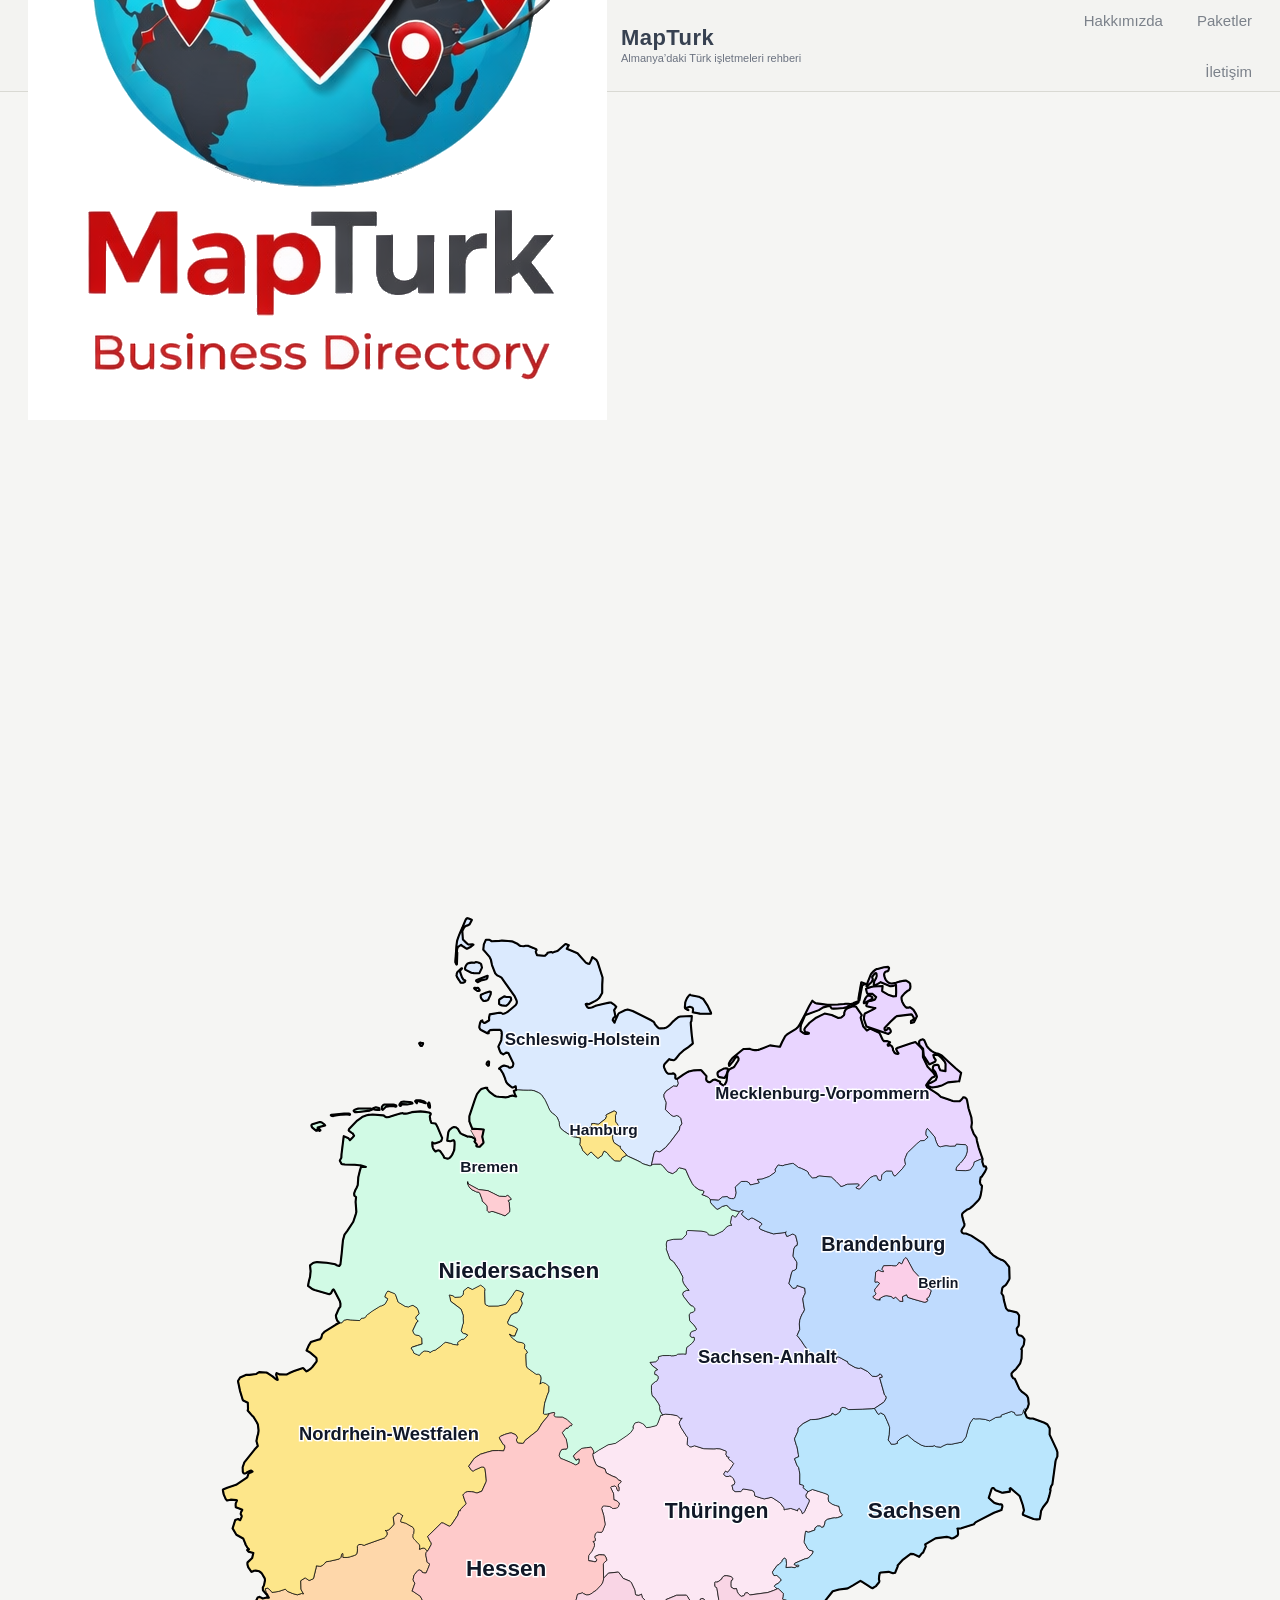
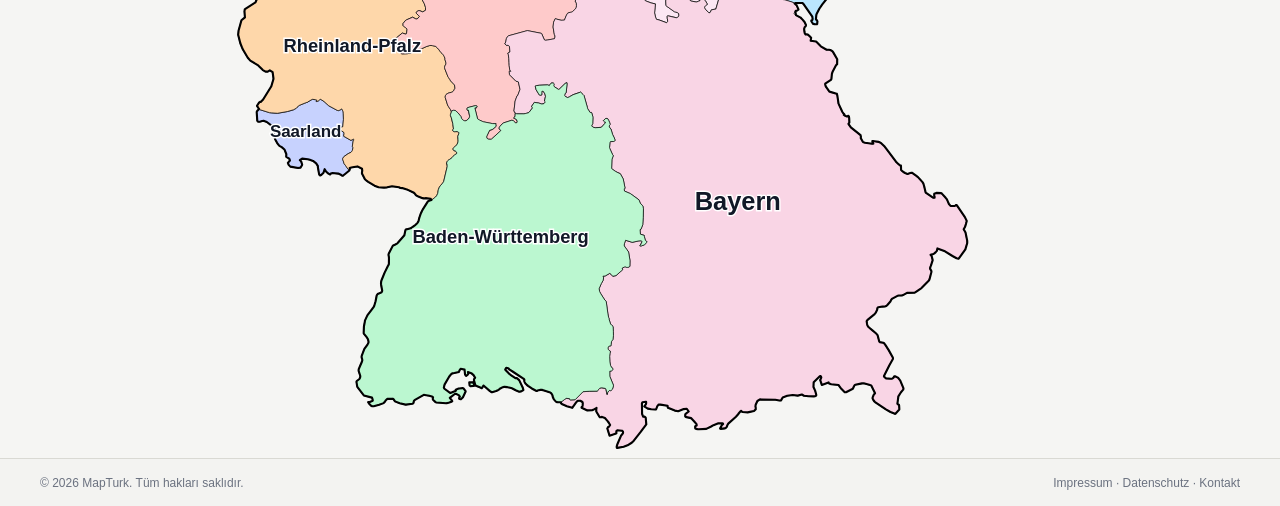
==== commit 437daebf: "index.html" ====
--- a/index.html
+++ b/index.html
@@ -61,8 +61,7 @@
 }
 
 .brand-logo {
-  height: 20px;
-  width: 20px;
+  height: 30px;
   display: block;
 }
   }
@@ -134,10 +133,14 @@
 <div class="page">
   <header class="topbar">
     <div class="topbar-inner">
-     <div class="brand">
-  <a href="index.html" class="brand-logo-link">
-    <img src="mapturk-logo.png" alt="MapTurk Logo" class="brand-logo">
-  </a>
+    <div class="brand">
+  <img src="mapturk-logo.png" class="brand-logo">
+
+  <div class="brand-text">
+    <div class="brand-title">MapTurk</div>
+    <div class="brand-sub">Almanya’daki Türk işletmeleri rehberi</div>
+  </div>
+</div>
 </div>
       <nav class="nav">
         <a href="#">Hakkımızda</a>
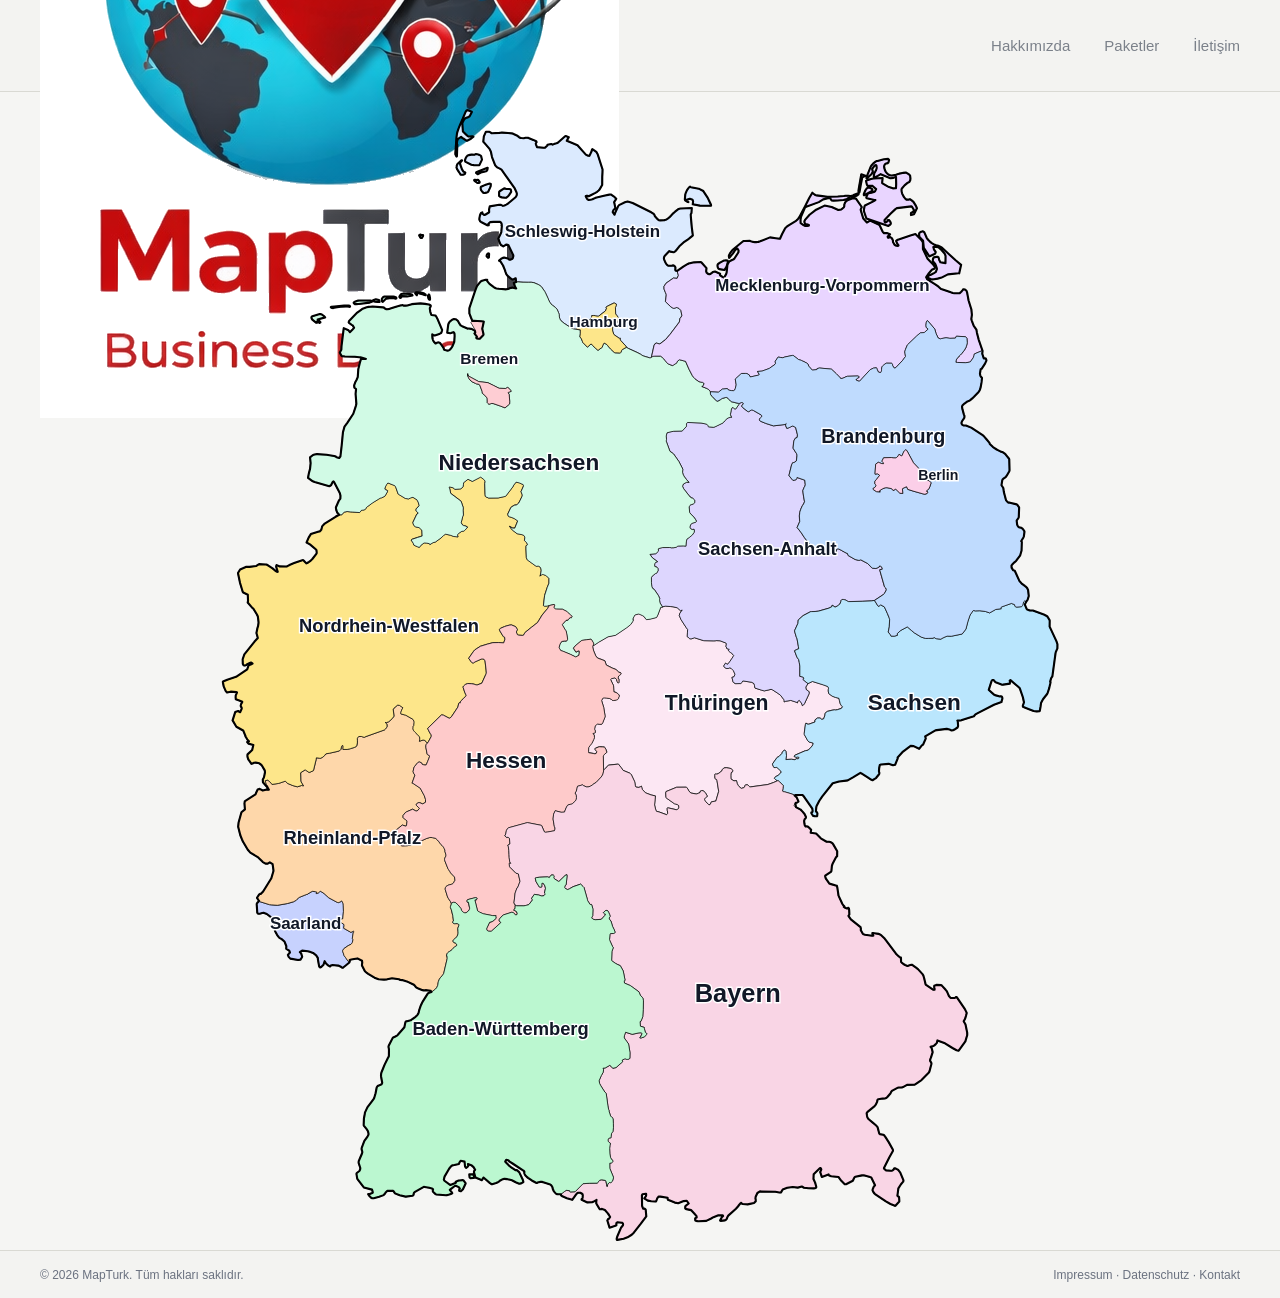
==== commit f3754444: "index.html" ====
--- a/index.html
+++ b/index.html
@@ -55,15 +55,6 @@
     .content { padding:10px 14px 8px; }
     .footer { height:auto; padding:10px 14px; }
     .footer-inner { flex-direction:column; align-items:flex-start; }
-    .brand {
-  display: flex;
-  align-items: center;
-}
-
-.brand-logo {
-  height: 30px;
-  display: block;
-}
   }
 </style>
 </head>
@@ -133,14 +124,10 @@
 <div class="page">
   <header class="topbar">
     <div class="topbar-inner">
-    <div class="brand">
-  <img src="mapturk-logo.png" class="brand-logo">
-
-  <div class="brand-text">
-    <div class="brand-title">MapTurk</div>
-    <div class="brand-sub">Almanya’daki Türk işletmeleri rehberi</div>
-  </div>
-</div>
+     <div class="brand">
+  <a href="index.html" class="brand-logo-link">
+    <img src="mapturk-logo.png" alt="MapTurk Logo" class="brand-logo">
+  </a>
 </div>
       <nav class="nav">
         <a href="#">Hakkımızda</a>
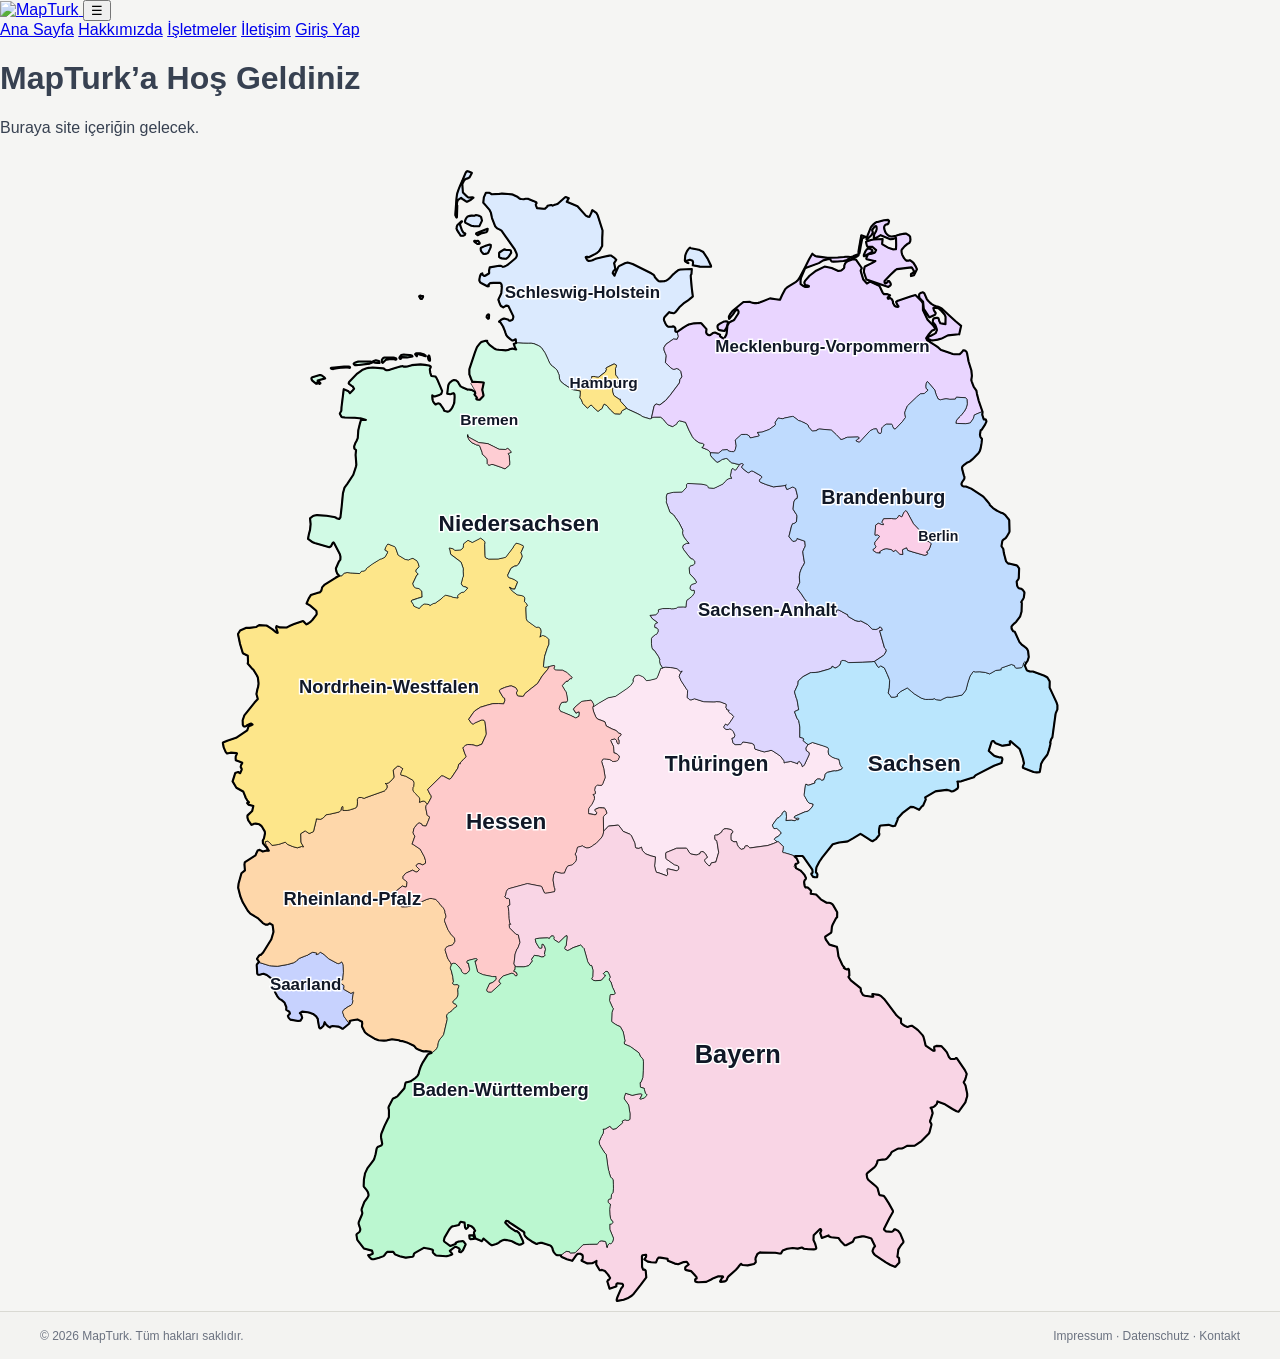
==== commit 733043bf: "index.html" ====
--- a/index.html
+++ b/index.html
@@ -3,7 +3,8 @@
 <head>
 <meta charset="UTF-8" />
 <meta name="viewport" content="width=device-width, initial-scale=1.0" />
-<title>MapTurk – Almanya Eyalet Haritası</title>
+<title>MapTurk – Almanya Turk İşletmeler Haritası</title>
+  <link rel="stylesheet" href="style.css">
 <style>
   :root {
     --bg: #f5f5f3;
@@ -121,21 +122,31 @@
 });
 </script>
 <body>
-<div class="page">
-  <header class="topbar">
-    <div class="topbar-inner">
-     <div class="brand">
-  <a href="index.html" class="brand-logo-link">
-    <img src="mapturk-logo.png" alt="MapTurk Logo" class="brand-logo">
-  </a>
-</div>
-      <nav class="nav">
-        <a href="#">Hakkımızda</a>
-        <a href="#">Paketler</a>
-        <a href="#">İletişim</a>
-      </nav>
-    </div>
+<header class="site-header">
+  <div class="container navbar">
+    <a href="/" class="logo">
+      <img src="images/mapturk-logo-160px.png" alt="MapTurk">
+    </a>
+
+    <button class="menu-toggle" id="menuToggle" aria-label="Menüyü Aç">
+      ☰
+    </button>
+
+    <nav class="nav-menu" id="navMenu">
+      <a href="/">Ana Sayfa</a>
+      <a href="/hakkimizda">Hakkımızda</a>
+      <a href="/isletmeler">İşletmeler</a>
+      <a href="/iletisim">İletişim</a>
+      <a href="/giris" class="nav-btn">Giriş Yap</a>
+    </nav>
+  </div>
   </header>
+ <main>
+    <h1>MapTurk’a Hoş Geldiniz</h1>
+    <p>Buraya site içeriğin gelecek.</p>
+    <script src="script.js"></script>
+</body>
+</main>
   <main class="content">
     <div class="map-wrap">
       <div class="map-card">
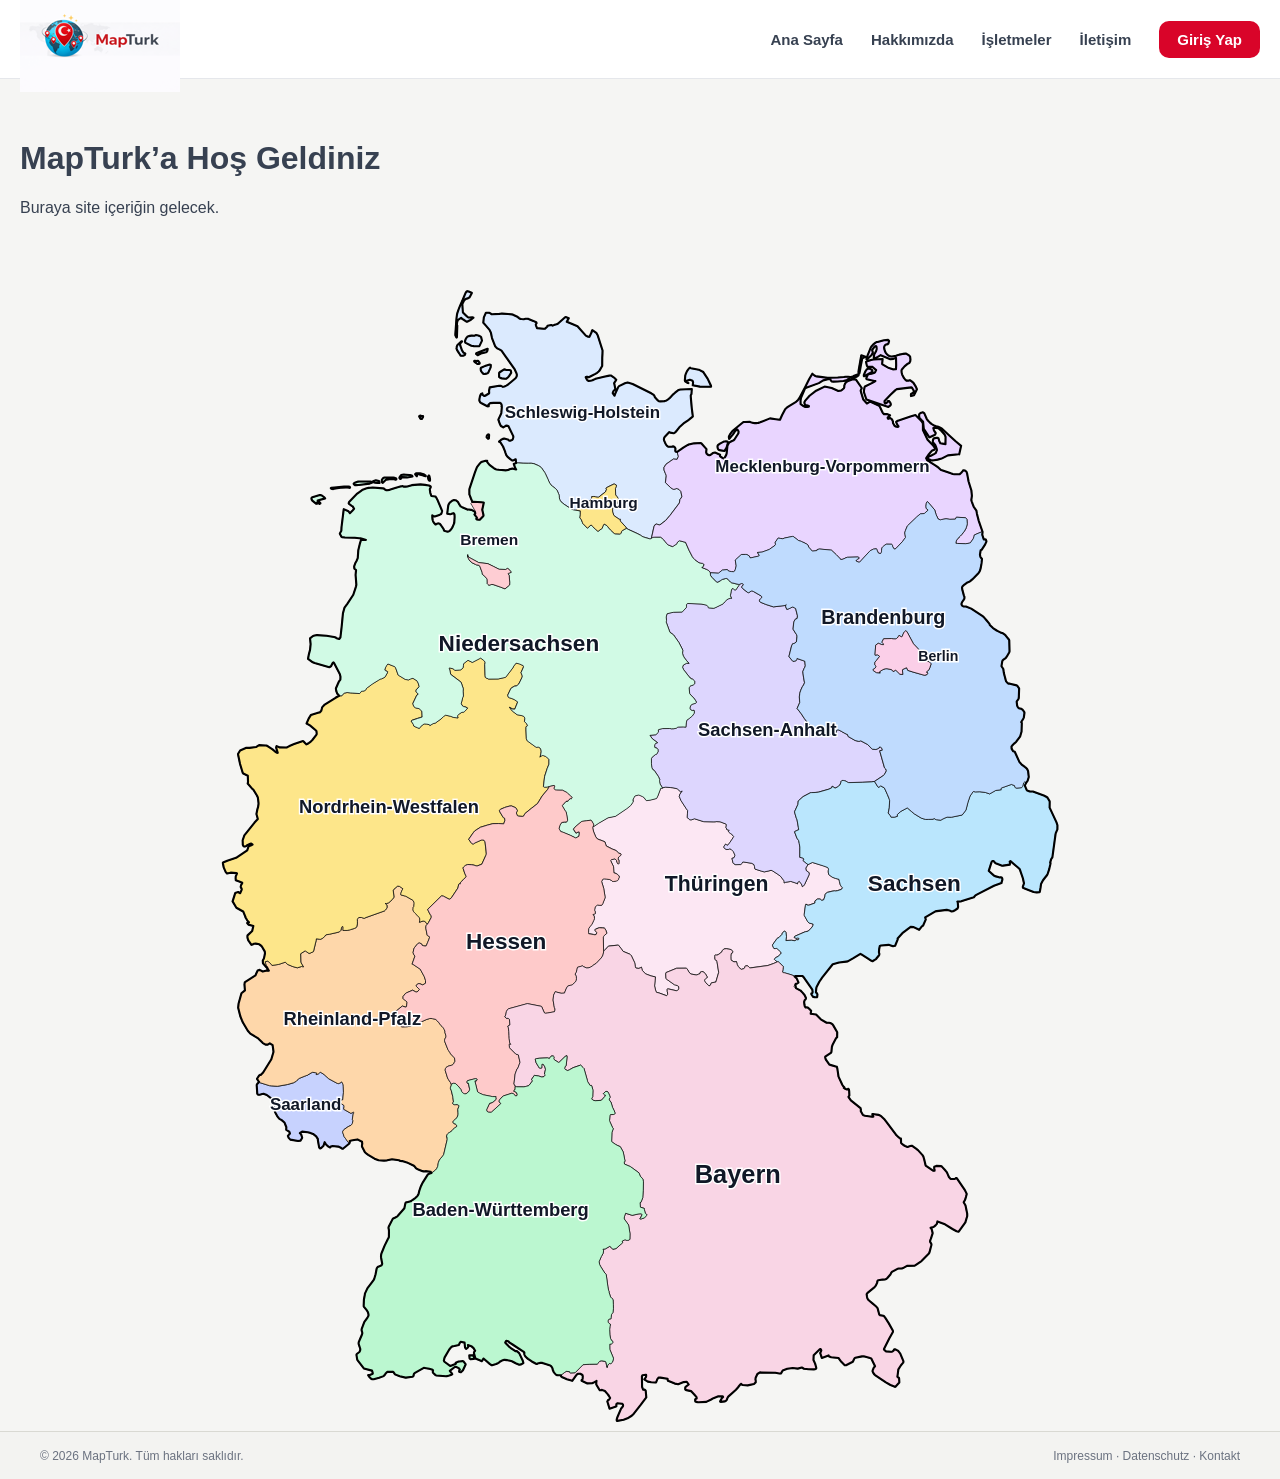
==== commit 86d75d42: "index.html" ====
--- a/index.html
+++ b/index.html
@@ -125,7 +125,7 @@
 <header class="site-header">
   <div class="container navbar">
     <a href="/" class="logo">
-      <img src="images/mapturk-logo-160px.png" alt="MapTurk">
+     <img src="mapturk-logo-160px.png" alt="MapTurk">
     </a>
 
     <button class="menu-toggle" id="menuToggle" aria-label="Menüyü Aç">
--- a/style.css
+++ b/style.css
@@ -0,0 +1,121 @@
+* {
+  box-sizing: border-box;
+}
+
+body {
+  margin: 0;
+  font-family: Arial, sans-serif;
+}
+
+.site-header {
+  width: 100%;
+  background: #ffffff;
+  border-bottom: 1px solid #e5e7eb;
+  position: sticky;
+  top: 0;
+  z-index: 1000;
+}
+
+.container {
+  width: 100%;
+  max-width: 1280px;
+  margin: 0 auto;
+  padding: 0 20px;
+}
+
+.navbar {
+  height: 78px;
+  display: flex;
+  align-items: center;
+  justify-content: space-between;
+}
+
+.logo {
+  display: flex;
+  align-items: center;
+  text-decoration: none;
+}
+
+.logo img {
+  width: 160px;
+  height: auto;
+  display: block;
+}
+
+.nav-menu {
+  display: flex;
+  align-items: center;
+  gap: 28px;
+}
+
+.nav-menu a {
+  text-decoration: none;
+  color: #374151;
+  font-size: 15px;
+  font-weight: 600;
+  transition: 0.25s ease;
+}
+
+.nav-menu a:hover {
+  color: #d90429;
+}
+
+.nav-btn {
+  background: #d90429;
+  color: #ffffff !important;
+  padding: 10px 18px;
+  border-radius: 10px;
+}
+
+.nav-btn:hover {
+  background: #b00322;
+}
+
+.menu-toggle {
+  display: none;
+  background: none;
+  border: none;
+  font-size: 28px;
+  cursor: pointer;
+  color: #374151;
+}
+
+main {
+  padding: 40px 20px;
+}
+
+@media (max-width: 900px) {
+  .navbar {
+    height: 70px;
+  }
+
+  .logo img {
+    width: 135px;
+  }
+
+  .menu-toggle {
+    display: block;
+  }
+
+  .nav-menu {
+    position: absolute;
+    top: 70px;
+    left: 0;
+    width: 100%;
+    background: #ffffff;
+    border-top: 1px solid #e5e7eb;
+    display: none;
+    flex-direction: column;
+    align-items: flex-start;
+    padding: 18px 20px 24px;
+    gap: 18px;
+  }
+
+  .nav-menu.active {
+    display: flex;
+  }
+
+  .nav-btn {
+    padding: 10px 16px;
+  }
+}
